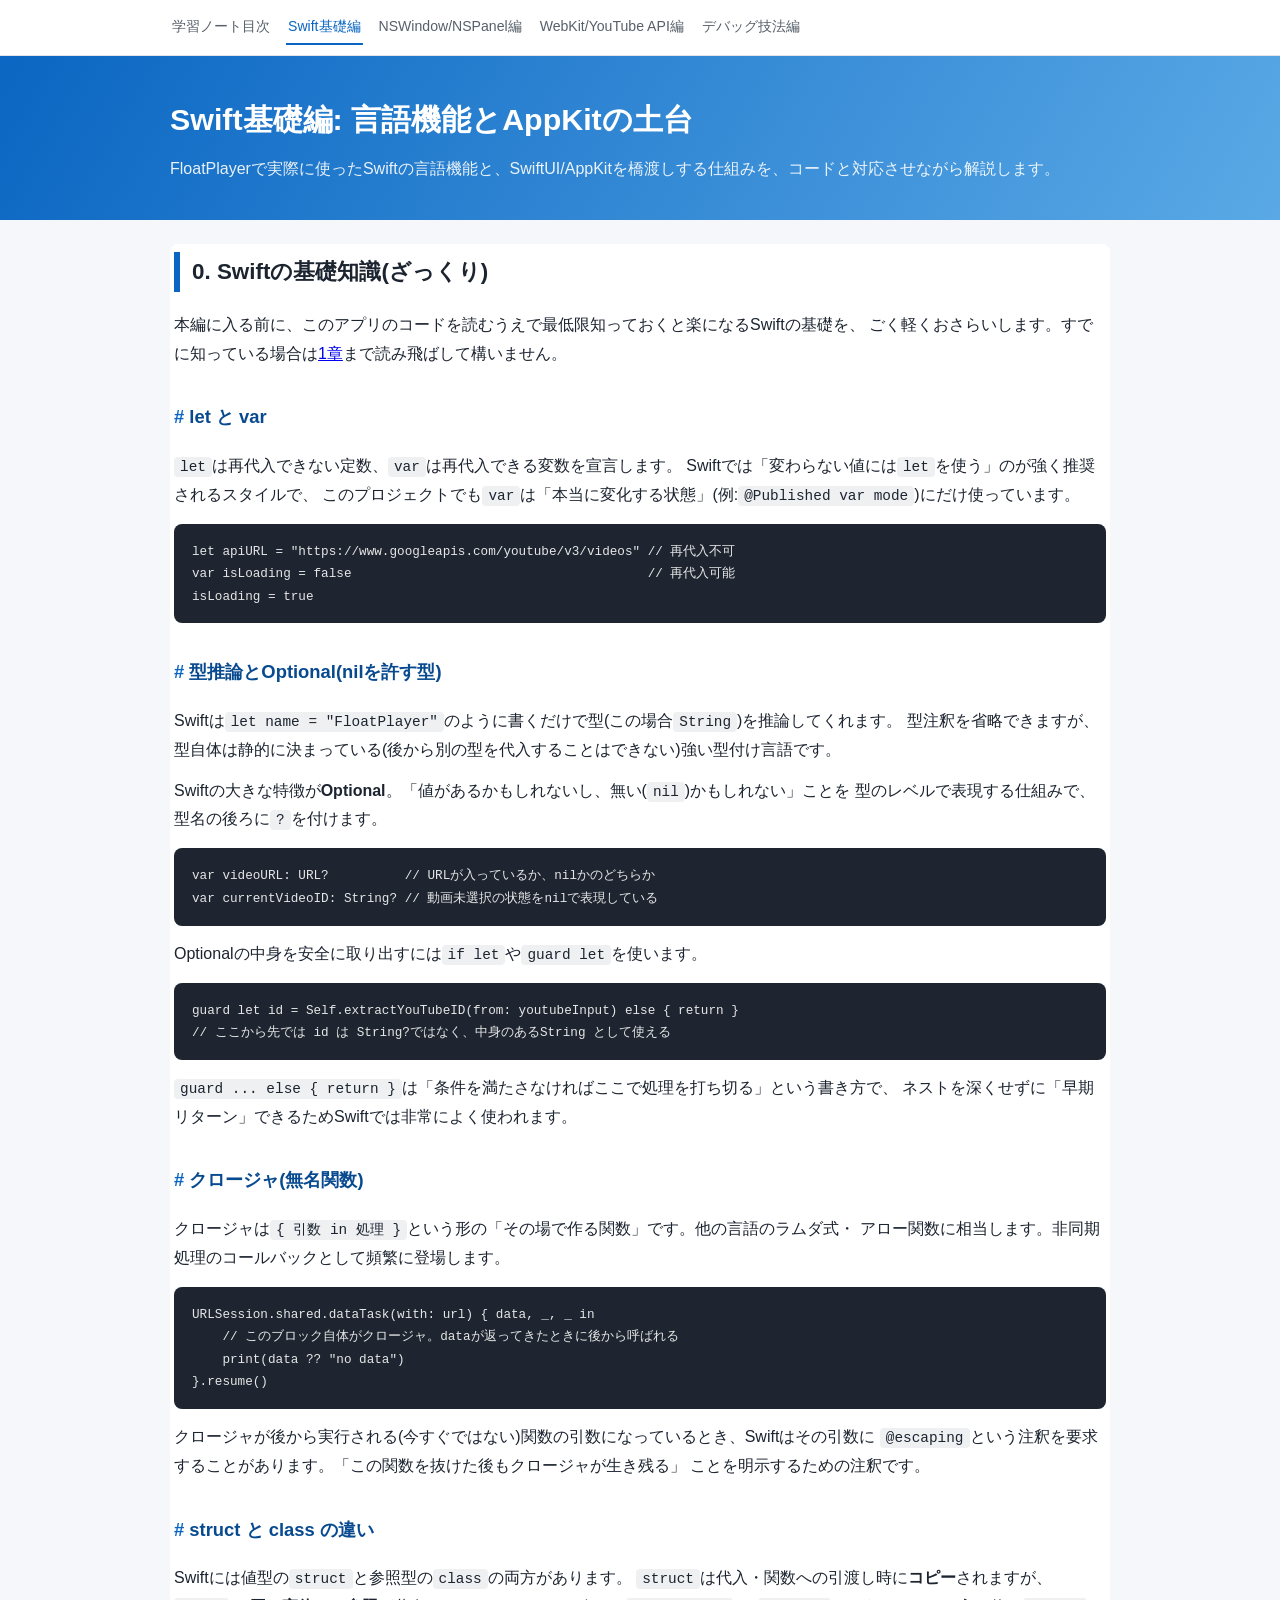
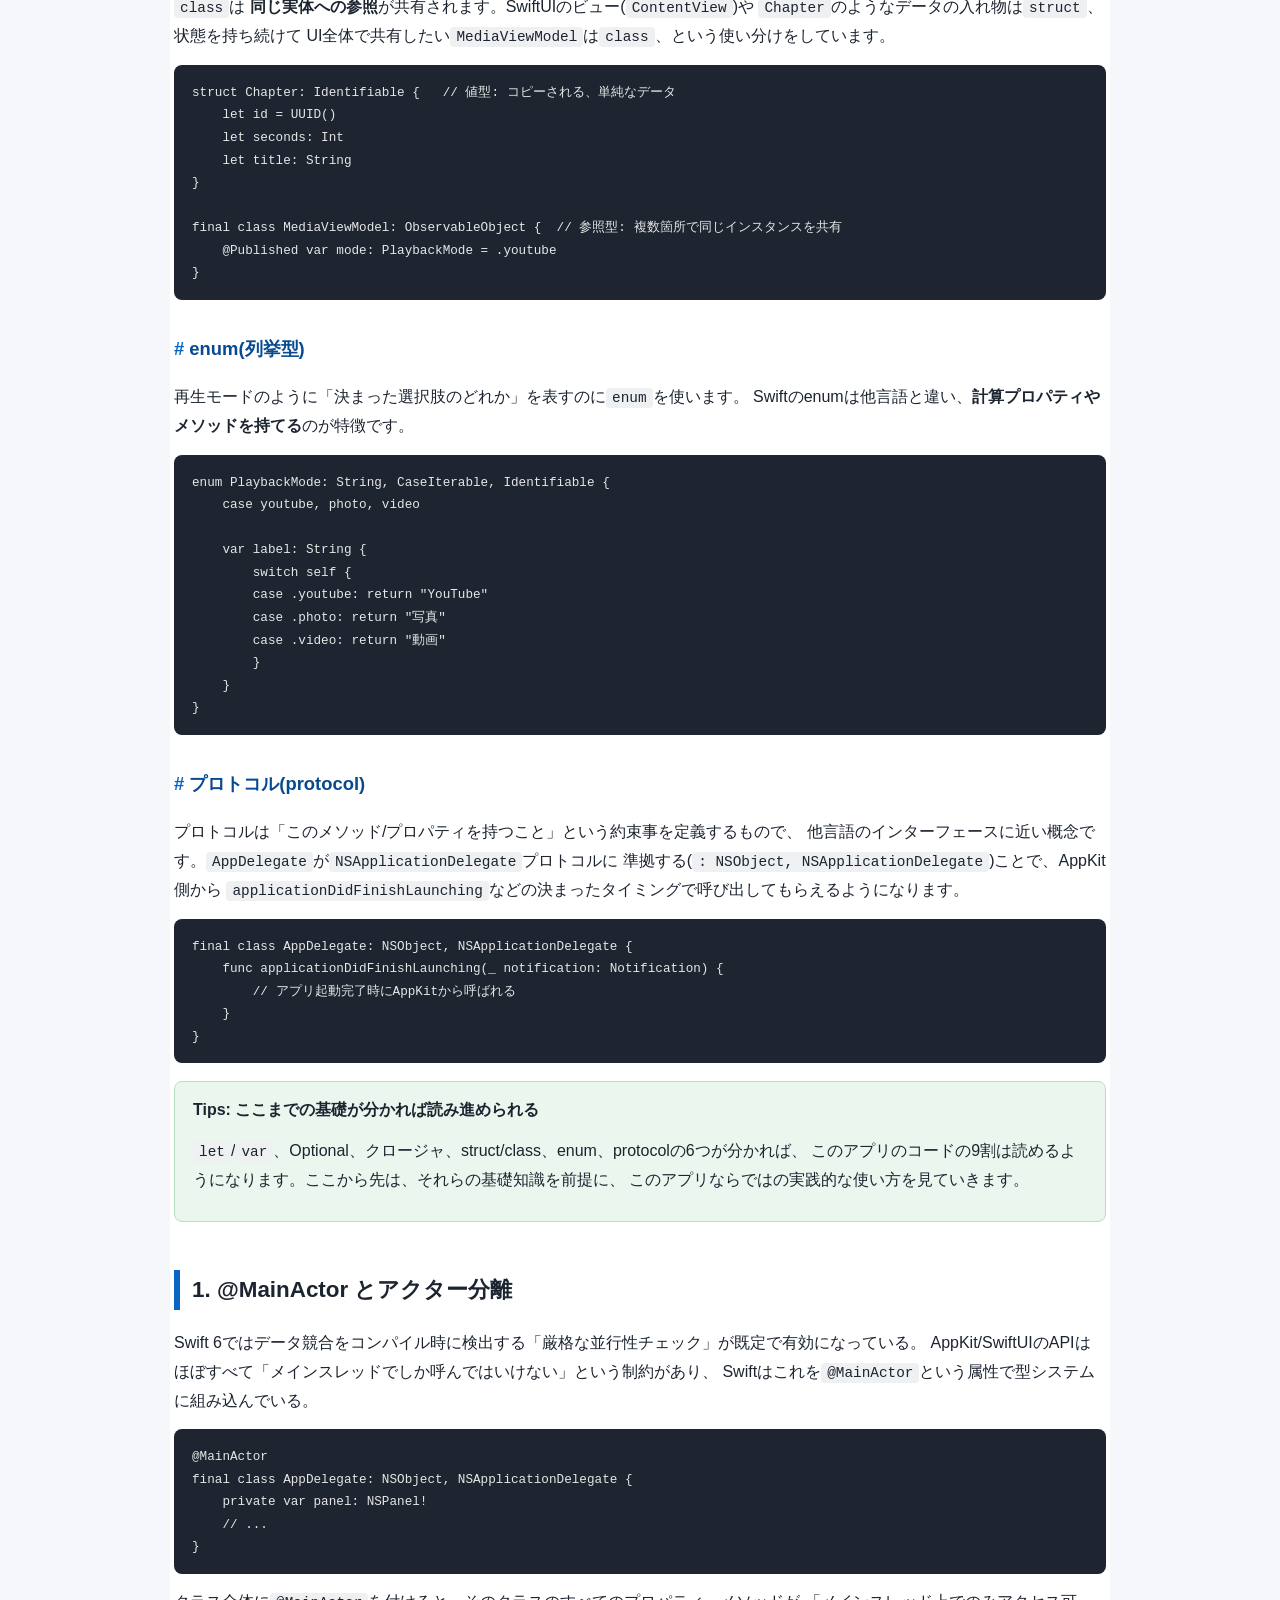
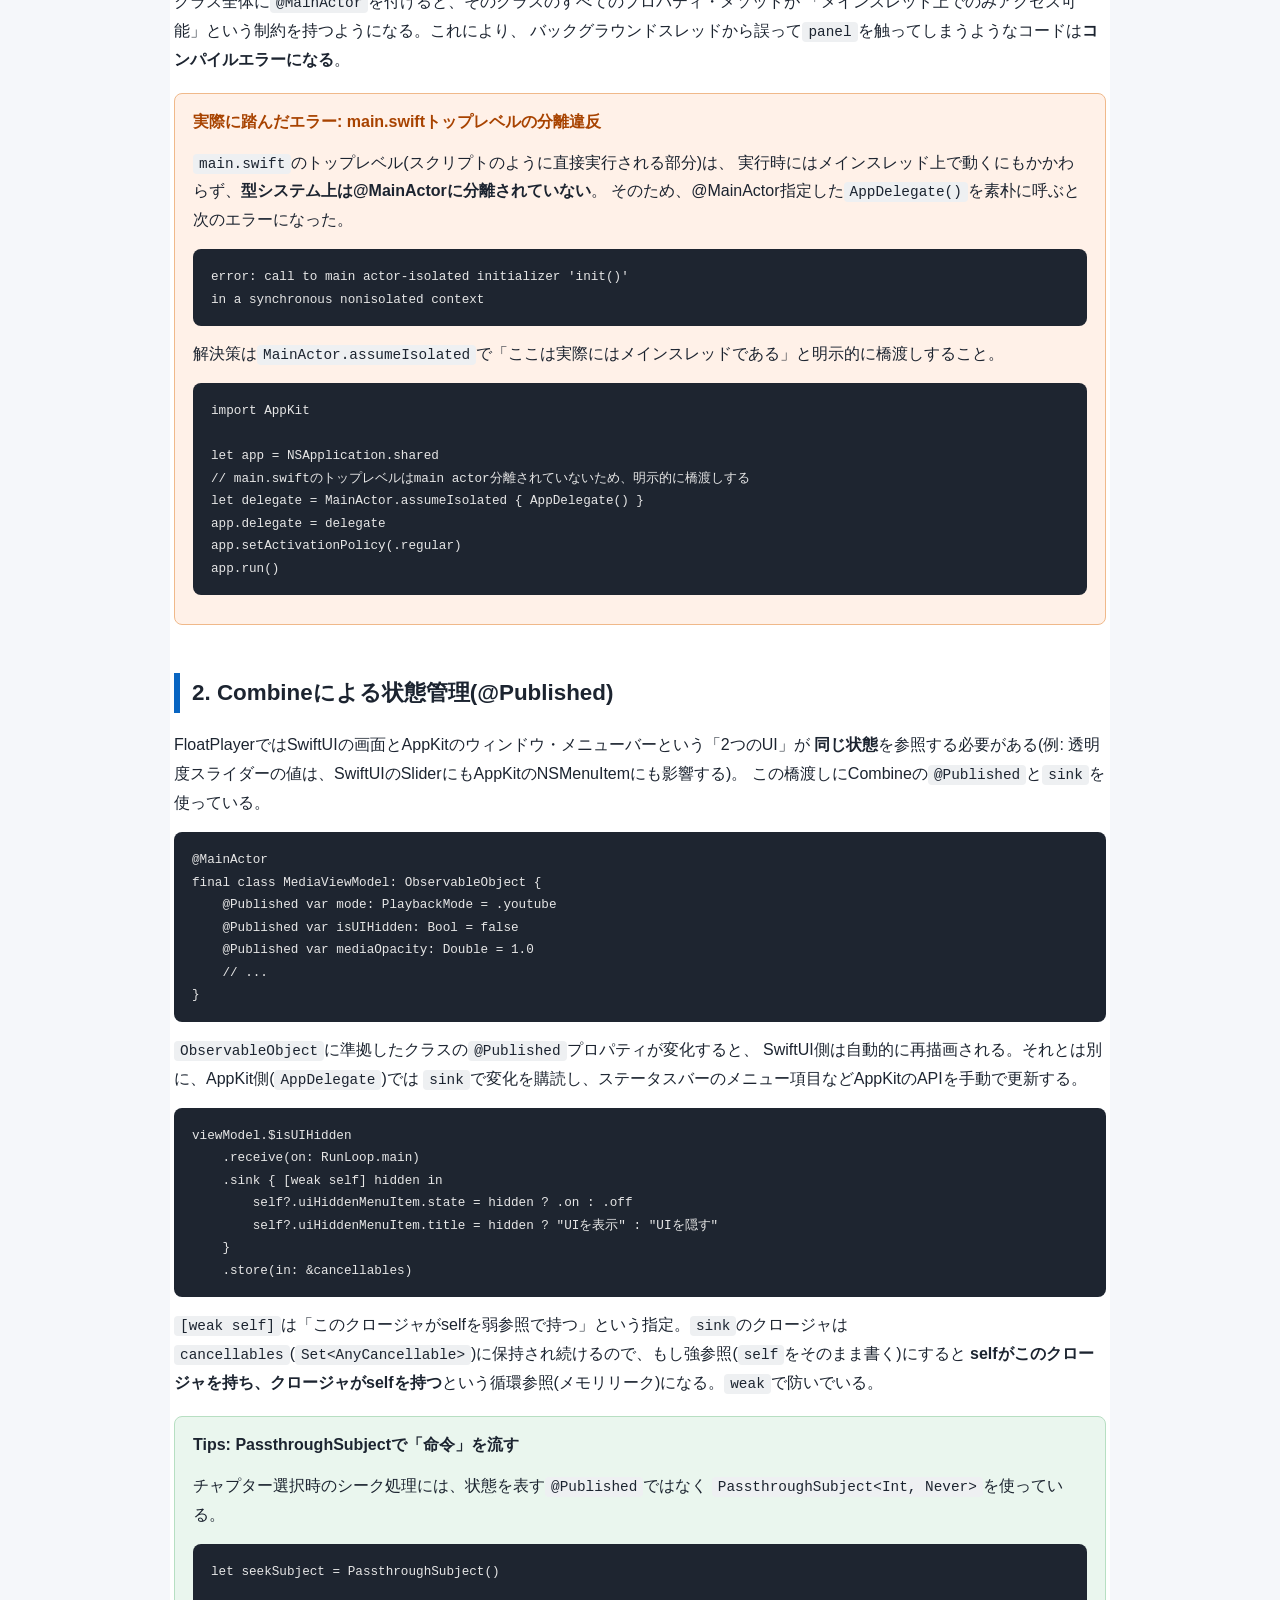
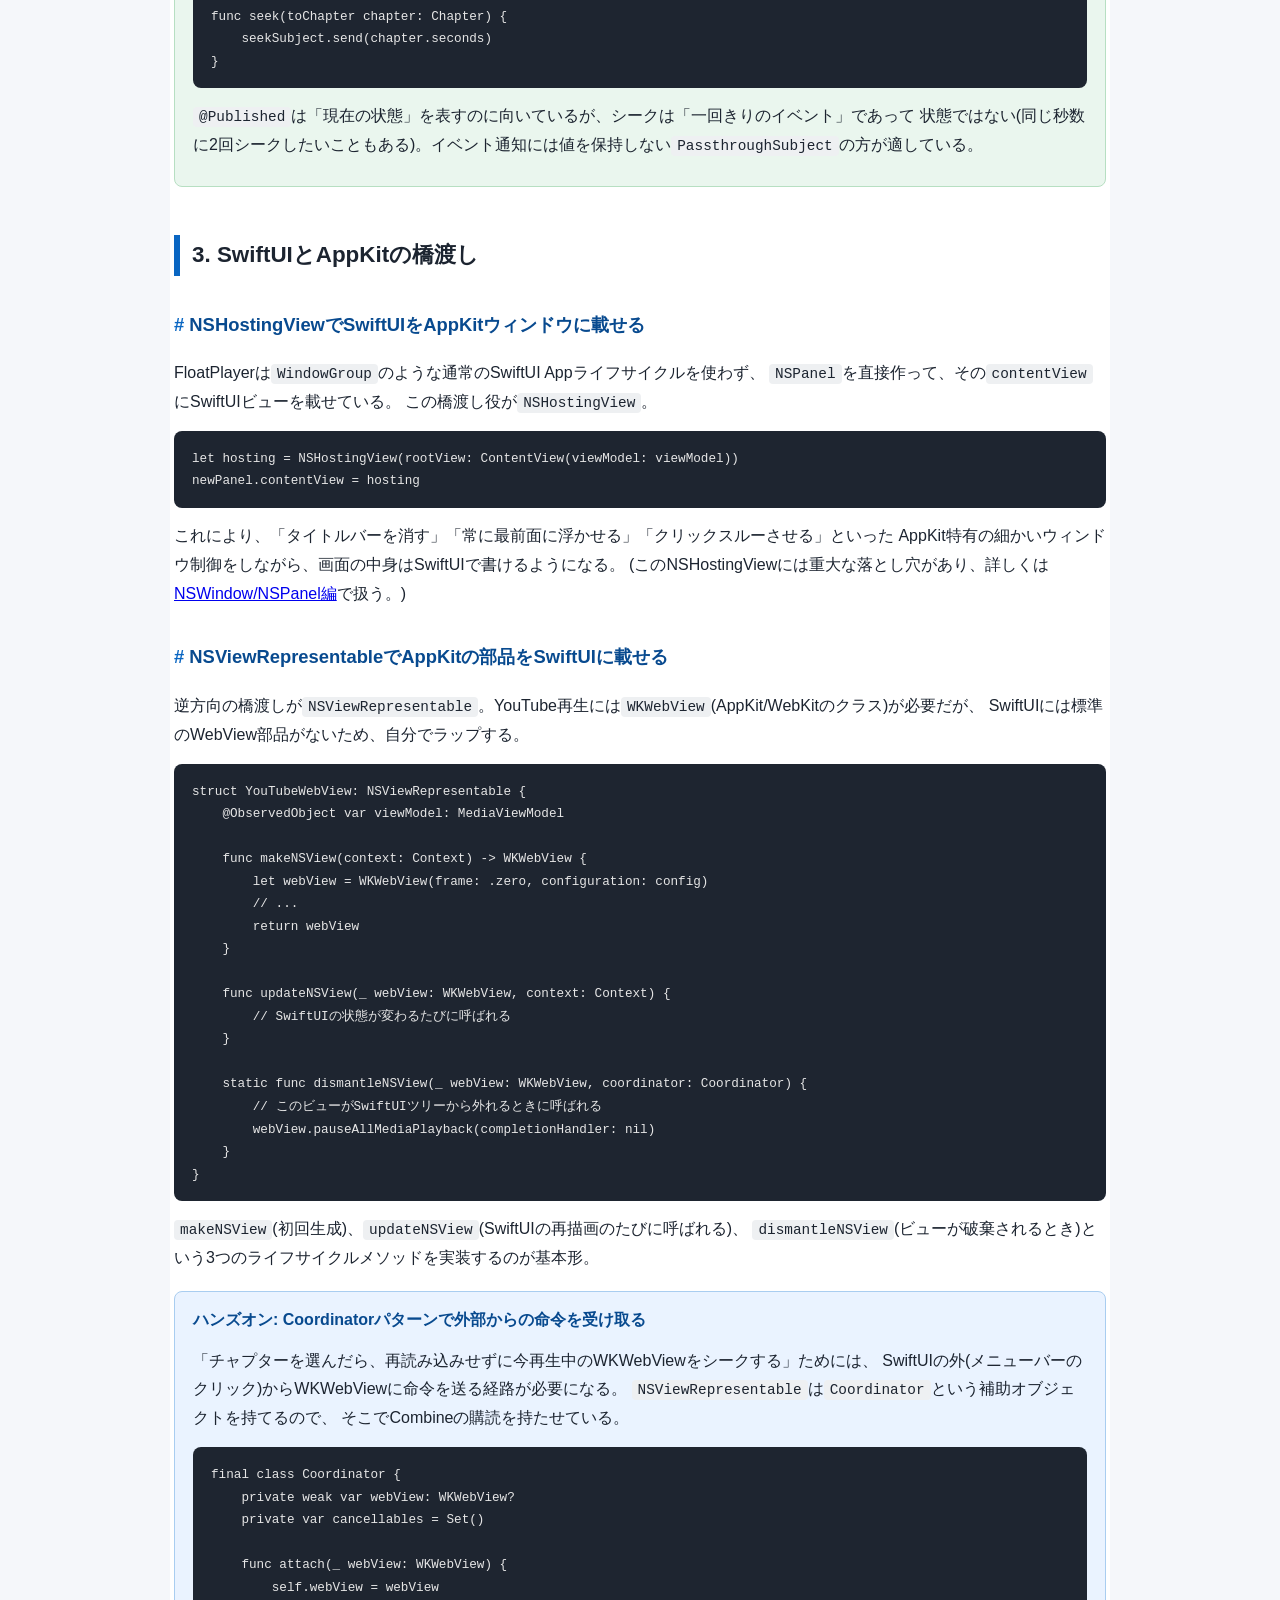
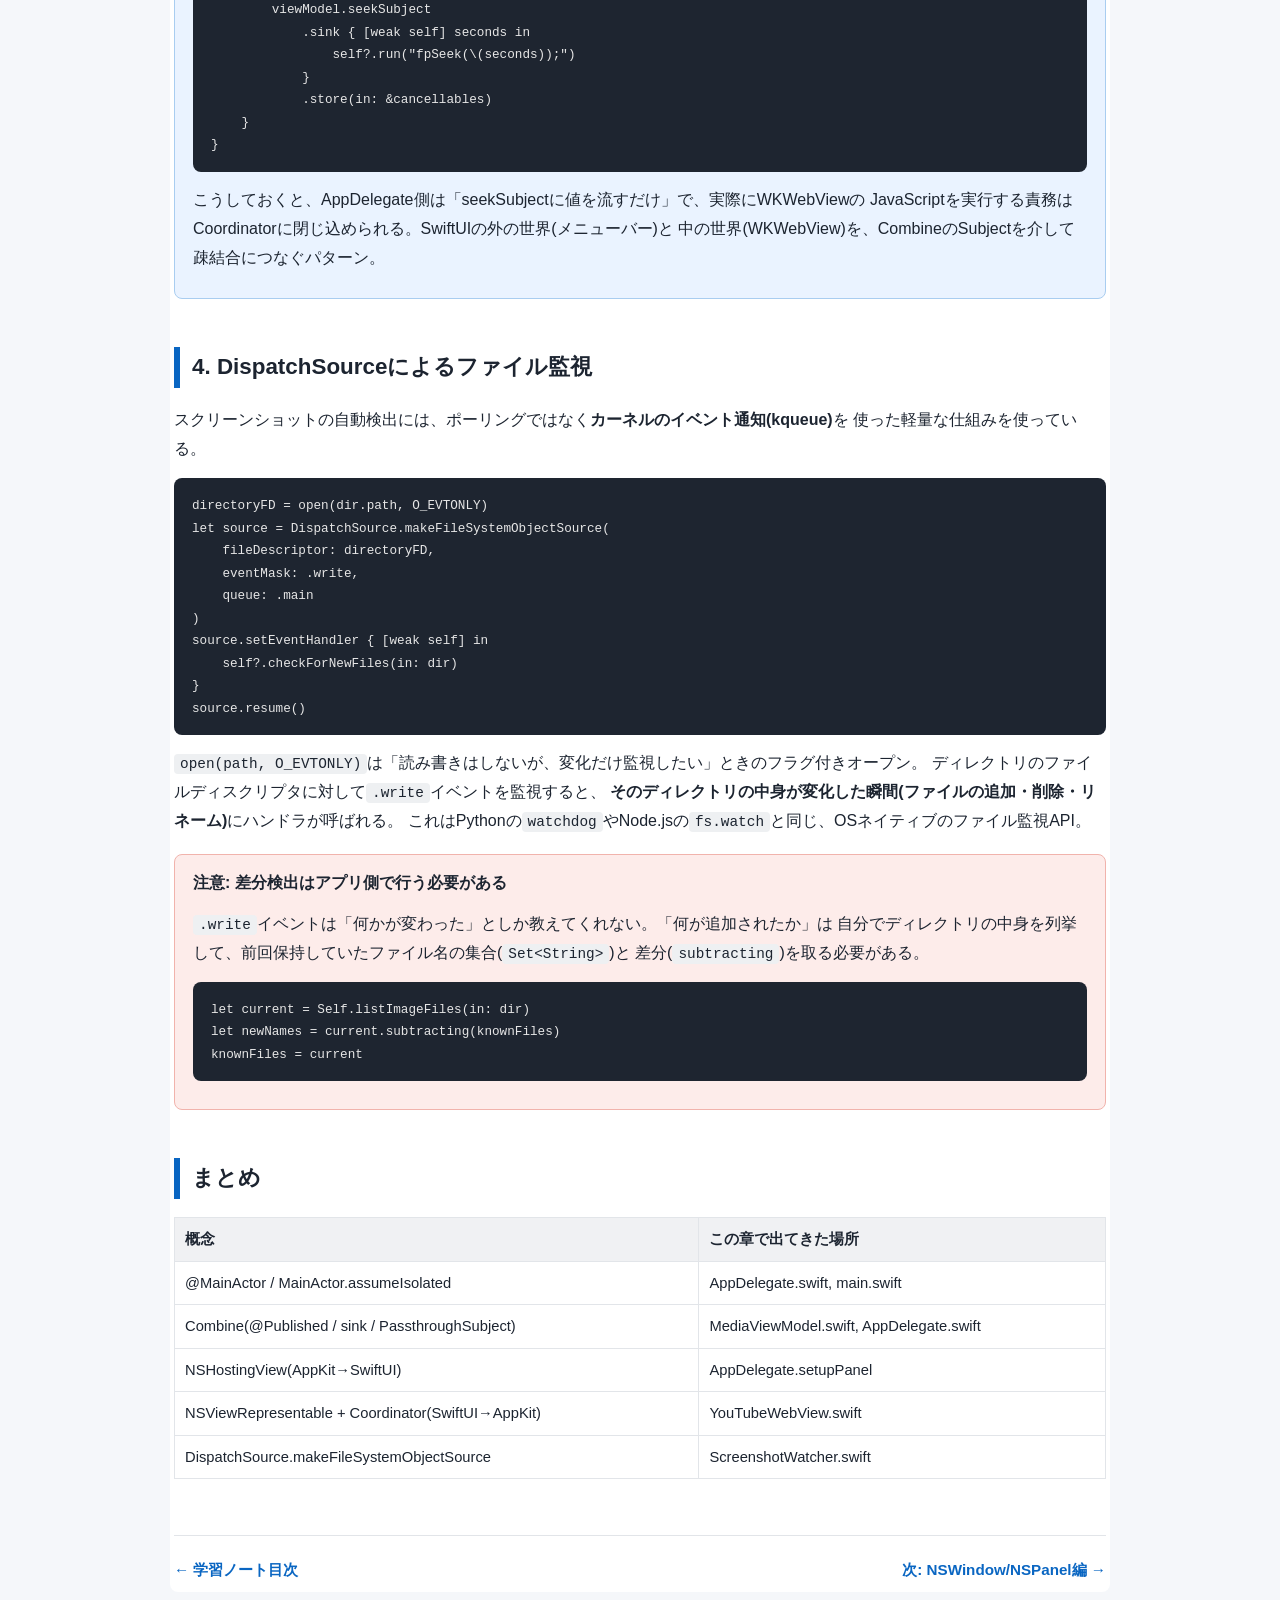
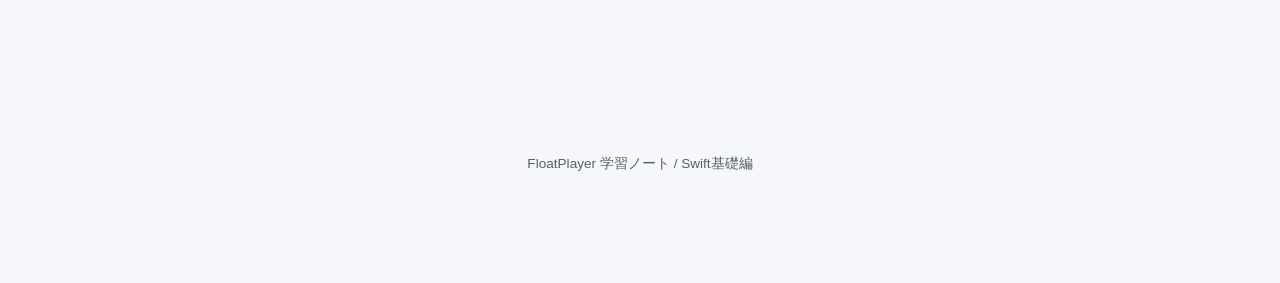
==== docs/learning-notes/01_swift_appkit_fundamentals.html @ cf24abf5 "Split opacity into media/UI sliders, add screenshot floating, add learning notes - Fix mediaOpacity " ====
<!DOCTYPE html>
<html lang="ja">
<head>
<meta charset="UTF-8">
<meta name="viewport" content="width=device-width, initial-scale=1.0">
<title>Swift基礎編: 言語機能とAppKitの土台 | FloatPlayer 学習ノート</title>
<link rel="stylesheet" href="style.css">
</head>
<body>

<nav class="top-nav"><div class="layout">
  <a href="index.html">学習ノート目次</a>
  <a href="01_swift_appkit_fundamentals.html" class="active">Swift基礎編</a>
  <a href="02_nswindow_deep_dive.html">NSWindow/NSPanel編</a>
  <a href="03_webkit_youtube_api.html">WebKit/YouTube API編</a>
  <a href="04_debugging_techniques.html">デバッグ技法編</a>
</div></nav>

<header class="page-header">
  <div class="layout">
    <h1>Swift基礎編: 言語機能とAppKitの土台</h1>
    <p>FloatPlayerで実際に使ったSwiftの言語機能と、SwiftUI/AppKitを橋渡しする仕組みを、コードと対応させながら解説します。</p>
  </div>
</header>

<div class="layout">
<main>

<h2 style="margin-top:0;">0. Swiftの基礎知識(ざっくり)</h2>
<p>
  本編に入る前に、このアプリのコードを読むうえで最低限知っておくと楽になるSwiftの基礎を、
  ごく軽くおさらいします。すでに知っている場合は<a href="#section1">1章</a>まで読み飛ばして構いません。
</p>

<h3>let と var</h3>
<p>
  <code>let</code>は再代入できない定数、<code>var</code>は再代入できる変数を宣言します。
  Swiftでは「変わらない値には<code>let</code>を使う」のが強く推奨されるスタイルで、
  このプロジェクトでも<code>var</code>は「本当に変化する状態」(例:<code>@Published var mode</code>)にだけ使っています。
</p>
<pre><code>let apiURL = "https://www.googleapis.com/youtube/v3/videos" // 再代入不可
var isLoading = false                                       // 再代入可能
isLoading = true</code></pre>

<h3>型推論とOptional(nilを許す型)</h3>
<p>
  Swiftは<code>let name = "FloatPlayer"</code>のように書くだけで型(この場合<code>String</code>)を推論してくれます。
  型注釈を省略できますが、型自体は静的に決まっている(後から別の型を代入することはできない)強い型付け言語です。
</p>
<p>
  Swiftの大きな特徴が<b>Optional</b>。「値があるかもしれないし、無い(<code>nil</code>)かもしれない」ことを
  型のレベルで表現する仕組みで、型名の後ろに<code>?</code>を付けます。
</p>
<pre><code>var videoURL: URL?          // URLが入っているか、nilかのどちらか
var currentVideoID: String? // 動画未選択の状態をnilで表現している</code></pre>
<p>
  Optionalの中身を安全に取り出すには<code>if let</code>や<code>guard let</code>を使います。
</p>
<pre><code>guard let id = Self.extractYouTubeID(from: youtubeInput) else { return }
// ここから先では id は String?ではなく、中身のあるString として使える</code></pre>
<p>
  <code>guard ... else { return }</code>は「条件を満たさなければここで処理を打ち切る」という書き方で、
  ネストを深くせずに「早期リターン」できるためSwiftでは非常によく使われます。
</p>

<h3>クロージャ(無名関数)</h3>
<p>
  クロージャは<code>{ 引数 in 処理 }</code>という形の「その場で作る関数」です。他の言語のラムダ式・
  アロー関数に相当します。非同期処理のコールバックとして頻繁に登場します。
</p>
<pre><code>URLSession.shared.dataTask(with: url) { data, _, _ in
    // このブロック自体がクロージャ。dataが返ってきたときに後から呼ばれる
    print(data ?? "no data")
}.resume()</code></pre>
<p>
  クロージャが後から実行される(今すぐではない)関数の引数になっているとき、Swiftはその引数に
  <code>@escaping</code>という注釈を要求することがあります。「この関数を抜けた後もクロージャが生き残る」
  ことを明示するための注釈です。
</p>

<h3>struct と class の違い</h3>
<p>
  Swiftには値型の<code>struct</code>と参照型の<code>class</code>の両方があります。
  <code>struct</code>は代入・関数への引渡し時に<b>コピー</b>されますが、<code>class</code>は
  <b>同じ実体への参照</b>が共有されます。SwiftUIのビュー(<code>ContentView</code>)や
  <code>Chapter</code>のようなデータの入れ物は<code>struct</code>、状態を持ち続けて
  UI全体で共有したい<code>MediaViewModel</code>は<code>class</code>、という使い分けをしています。
</p>
<pre><code>struct Chapter: Identifiable {   // 値型: コピーされる、単純なデータ
    let id = UUID()
    let seconds: Int
    let title: String
}

final class MediaViewModel: ObservableObject {  // 参照型: 複数箇所で同じインスタンスを共有
    @Published var mode: PlaybackMode = .youtube
}</code></pre>

<h3>enum(列挙型)</h3>
<p>
  再生モードのように「決まった選択肢のどれか」を表すのに<code>enum</code>を使います。
  Swiftのenumは他言語と違い、<b>計算プロパティやメソッドを持てる</b>のが特徴です。
</p>
<pre><code>enum PlaybackMode: String, CaseIterable, Identifiable {
    case youtube, photo, video

    var label: String {
        switch self {
        case .youtube: return "YouTube"
        case .photo: return "写真"
        case .video: return "動画"
        }
    }
}</code></pre>

<h3>プロトコル(protocol)</h3>
<p>
  プロトコルは「このメソッド/プロパティを持つこと」という約束事を定義するもので、
  他言語のインターフェースに近い概念です。<code>AppDelegate</code>が<code>NSApplicationDelegate</code>プロトコルに
  準拠する(<code>: NSObject, NSApplicationDelegate</code>)ことで、AppKit側から
  <code>applicationDidFinishLaunching</code>などの決まったタイミングで呼び出してもらえるようになります。
</p>
<pre><code>final class AppDelegate: NSObject, NSApplicationDelegate {
    func applicationDidFinishLaunching(_ notification: Notification) {
        // アプリ起動完了時にAppKitから呼ばれる
    }
}</code></pre>

<div class="box tip">
  <span class="box-title">Tips: ここまでの基礎が分かれば読み進められる</span>
  <p>
    <code>let</code>/<code>var</code>、Optional、クロージャ、struct/class、enum、protocolの6つが分かれば、
    このアプリのコードの9割は読めるようになります。ここから先は、それらの基礎知識を前提に、
    このアプリならではの実践的な使い方を見ていきます。
  </p>
</div>

<h2 id="section1">1. @MainActor とアクター分離</h2>
<p>
  Swift 6ではデータ競合をコンパイル時に検出する「厳格な並行性チェック」が既定で有効になっている。
  AppKit/SwiftUIのAPIはほぼすべて「メインスレッドでしか呼んではいけない」という制約があり、
  Swiftはこれを<code>@MainActor</code>という属性で型システムに組み込んでいる。
</p>
<pre><code>@MainActor
final class AppDelegate: NSObject, NSApplicationDelegate {
    private var panel: NSPanel!
    // ...
}</code></pre>
<p>
  クラス全体に<code>@MainActor</code>を付けると、そのクラスのすべてのプロパティ・メソッドが
  「メインスレッド上でのみアクセス可能」という制約を持つようになる。これにより、
  バックグラウンドスレッドから誤って<code>panel</code>を触ってしまうようなコードは<b>コンパイルエラーになる</b>。
</p>

<div class="box bug">
  <span class="box-title">実際に踏んだエラー: main.swiftトップレベルの分離違反</span>
  <p>
    <code>main.swift</code>のトップレベル(スクリプトのように直接実行される部分)は、
    実行時にはメインスレッド上で動くにもかかわらず、<b>型システム上は@MainActorに分離されていない</b>。
    そのため、@MainActor指定した<code>AppDelegate()</code>を素朴に呼ぶと次のエラーになった。
  </p>
<pre><code>error: call to main actor-isolated initializer 'init()'
in a synchronous nonisolated context</code></pre>
  <p>解決策は<code>MainActor.assumeIsolated</code>で「ここは実際にはメインスレッドである」と明示的に橋渡しすること。</p>
<pre><code>import AppKit

let app = NSApplication.shared
// main.swiftのトップレベルはmain actor分離されていないため、明示的に橋渡しする
let delegate = MainActor.assumeIsolated { AppDelegate() }
app.delegate = delegate
app.setActivationPolicy(.regular)
app.run()</code></pre>
</div>

<h2>2. Combineによる状態管理(@Published)</h2>
<p>
  FloatPlayerではSwiftUIの画面とAppKitのウィンドウ・メニューバーという「2つのUI」が
  <b>同じ状態</b>を参照する必要がある(例: 透明度スライダーの値は、SwiftUIのSliderにもAppKitのNSMenuItemにも影響する)。
  この橋渡しにCombineの<code>@Published</code>と<code>sink</code>を使っている。
</p>
<pre><code>@MainActor
final class MediaViewModel: ObservableObject {
    @Published var mode: PlaybackMode = .youtube
    @Published var isUIHidden: Bool = false
    @Published var mediaOpacity: Double = 1.0
    // ...
}</code></pre>
<p>
  <code>ObservableObject</code>に準拠したクラスの<code>@Published</code>プロパティが変化すると、
  SwiftUI側は自動的に再描画される。それとは別に、AppKit側(<code>AppDelegate</code>)では
  <code>sink</code>で変化を購読し、ステータスバーのメニュー項目などAppKitのAPIを手動で更新する。
</p>
<pre><code>viewModel.$isUIHidden
    .receive(on: RunLoop.main)
    .sink { [weak self] hidden in
        self?.uiHiddenMenuItem.state = hidden ? .on : .off
        self?.uiHiddenMenuItem.title = hidden ? "UIを表示" : "UIを隠す"
    }
    .store(in: &cancellables)</code></pre>
<p>
  <code>[weak self]</code>は「このクロージャがselfを弱参照で持つ」という指定。<code>sink</code>のクロージャは
  <code>cancellables</code>(<code>Set&lt;AnyCancellable&gt;</code>)に保持され続けるので、もし強参照(<code>self</code>をそのまま書く)にすると
  <b>selfがこのクロージャを持ち、クロージャがselfを持つ</b>という循環参照(メモリリーク)になる。<code>weak</code>で防いでいる。
</p>

<div class="box tip">
  <span class="box-title">Tips: PassthroughSubjectで「命令」を流す</span>
  <p>
    チャプター選択時のシーク処理には、状態を表す<code>@Published</code>ではなく
    <code>PassthroughSubject&lt;Int, Never&gt;</code>を使っている。
  </p>
<pre><code>let seekSubject = PassthroughSubject<Int, Never>()

func seek(toChapter chapter: Chapter) {
    seekSubject.send(chapter.seconds)
}</code></pre>
  <p>
    <code>@Published</code>は「現在の状態」を表すのに向いているが、シークは「一回きりのイベント」であって
    状態ではない(同じ秒数に2回シークしたいこともある)。イベント通知には値を保持しない<code>PassthroughSubject</code>の方が適している。
  </p>
</div>

<h2>3. SwiftUIとAppKitの橋渡し</h2>
<h3>NSHostingViewでSwiftUIをAppKitウィンドウに載せる</h3>
<p>
  FloatPlayerは<code>WindowGroup</code>のような通常のSwiftUI Appライフサイクルを使わず、
  <code>NSPanel</code>を直接作って、その<code>contentView</code>にSwiftUIビューを載せている。
  この橋渡し役が<code>NSHostingView</code>。
</p>
<pre><code>let hosting = NSHostingView(rootView: ContentView(viewModel: viewModel))
newPanel.contentView = hosting</code></pre>
<p>
  これにより、「タイトルバーを消す」「常に最前面に浮かせる」「クリックスルーさせる」といった
  AppKit特有の細かいウィンドウ制御をしながら、画面の中身はSwiftUIで書けるようになる。
  (このNSHostingViewには重大な落とし穴があり、詳しくは<a href="02_nswindow_deep_dive.html">NSWindow/NSPanel編</a>で扱う。)
</p>

<h3>NSViewRepresentableでAppKitの部品をSwiftUIに載せる</h3>
<p>
  逆方向の橋渡しが<code>NSViewRepresentable</code>。YouTube再生には<code>WKWebView</code>(AppKit/WebKitのクラス)が必要だが、
  SwiftUIには標準のWebView部品がないため、自分でラップする。
</p>
<pre><code>struct YouTubeWebView: NSViewRepresentable {
    @ObservedObject var viewModel: MediaViewModel

    func makeNSView(context: Context) -> WKWebView {
        let webView = WKWebView(frame: .zero, configuration: config)
        // ...
        return webView
    }

    func updateNSView(_ webView: WKWebView, context: Context) {
        // SwiftUIの状態が変わるたびに呼ばれる
    }

    static func dismantleNSView(_ webView: WKWebView, coordinator: Coordinator) {
        // このビューがSwiftUIツリーから外れるときに呼ばれる
        webView.pauseAllMediaPlayback(completionHandler: nil)
    }
}</code></pre>
<p>
  <code>makeNSView</code>(初回生成)、<code>updateNSView</code>(SwiftUIの再描画のたびに呼ばれる)、
  <code>dismantleNSView</code>(ビューが破棄されるとき)という3つのライフサイクルメソッドを実装するのが基本形。
</p>

<div class="box hands-on">
  <span class="box-title">ハンズオン: Coordinatorパターンで外部からの命令を受け取る</span>
  <p>
    「チャプターを選んだら、再読み込みせずに今再生中のWKWebViewをシークする」ためには、
    SwiftUIの外(メニューバーのクリック)からWKWebViewに命令を送る経路が必要になる。
    <code>NSViewRepresentable</code>は<code>Coordinator</code>という補助オブジェクトを持てるので、
    そこでCombineの購読を持たせている。
  </p>
<pre><code>final class Coordinator {
    private weak var webView: WKWebView?
    private var cancellables = Set<AnyCancellable>()

    func attach(_ webView: WKWebView) {
        self.webView = webView
        viewModel.seekSubject
            .sink { [weak self] seconds in
                self?.run("fpSeek(\(seconds));")
            }
            .store(in: &cancellables)
    }
}</code></pre>
  <p>
    こうしておくと、AppDelegate側は「seekSubjectに値を流すだけ」で、実際にWKWebViewの
    JavaScriptを実行する責務はCoordinatorに閉じ込められる。SwiftUIの外の世界(メニューバー)と
    中の世界(WKWebView)を、CombineのSubjectを介して疎結合につなぐパターン。
  </p>
</div>

<h2>4. DispatchSourceによるファイル監視</h2>
<p>
  スクリーンショットの自動検出には、ポーリングではなく<b>カーネルのイベント通知(kqueue)</b>を
  使った軽量な仕組みを使っている。
</p>
<pre><code>directoryFD = open(dir.path, O_EVTONLY)
let source = DispatchSource.makeFileSystemObjectSource(
    fileDescriptor: directoryFD,
    eventMask: .write,
    queue: .main
)
source.setEventHandler { [weak self] in
    self?.checkForNewFiles(in: dir)
}
source.resume()</code></pre>
<p>
  <code>open(path, O_EVTONLY)</code>は「読み書きはしないが、変化だけ監視したい」ときのフラグ付きオープン。
  ディレクトリのファイルディスクリプタに対して<code>.write</code>イベントを監視すると、
  <b>そのディレクトリの中身が変化した瞬間(ファイルの追加・削除・リネーム)</b>にハンドラが呼ばれる。
  これはPythonの<code>watchdog</code>やNode.jsの<code>fs.watch</code>と同じ、OSネイティブのファイル監視API。
</p>

<div class="box warn">
  <span class="box-title">注意: 差分検出はアプリ側で行う必要がある</span>
  <p>
    <code>.write</code>イベントは「何かが変わった」としか教えてくれない。「何が追加されたか」は
    自分でディレクトリの中身を列挙して、前回保持していたファイル名の集合(<code>Set&lt;String&gt;</code>)と
    差分(<code>subtracting</code>)を取る必要がある。
  </p>
<pre><code>let current = Self.listImageFiles(in: dir)
let newNames = current.subtracting(knownFiles)
knownFiles = current</code></pre>
</div>

<h2>まとめ</h2>
<div class="table-scroll"><table>
<tr><th>概念</th><th>この章で出てきた場所</th></tr>
<tr><td>@MainActor / MainActor.assumeIsolated</td><td>AppDelegate.swift, main.swift</td></tr>
<tr><td>Combine(@Published / sink / PassthroughSubject)</td><td>MediaViewModel.swift, AppDelegate.swift</td></tr>
<tr><td>NSHostingView(AppKit→SwiftUI)</td><td>AppDelegate.setupPanel</td></tr>
<tr><td>NSViewRepresentable + Coordinator(SwiftUI→AppKit)</td><td>YouTubeWebView.swift</td></tr>
<tr><td>DispatchSource.makeFileSystemObjectSource</td><td>ScreenshotWatcher.swift</td></tr>
</table></div>

<div class="pager">
  <a href="index.html">← 学習ノート目次</a>
  <a href="02_nswindow_deep_dive.html">次: NSWindow/NSPanel編 →</a>
</div>

</main>
</div>

<footer class="page-footer">FloatPlayer 学習ノート / Swift基礎編</footer>

</body>
</html>
---- docs/learning-notes/style.css ----
/* FloatPlayer 学習ノート 共通スタイル */

:root {
  --color-bg: #f5f7fa;
  --color-surface: #ffffff;
  --color-text: #1c2430;
  --color-muted: #57606a;
  --color-primary: #0a66c2;
  --color-primary-dark: #084a8f;
  --color-border: #e2e5e9;
  --color-code-bg: #1e2530;
  --color-code-text: #e6e6e6;
  --color-accent-bg: #eaf3ff;
  --color-warn-bg: #fdecea;
  --color-tip-bg: #eaf6ee;
  --radius: 8px;
}

* {
  box-sizing: border-box;
}

body {
  margin: 0;
  font-family: "Hiragino Kaku Gothic ProN", "Yu Gothic", "Segoe UI", Meiryo, sans-serif;
  background: var(--color-bg);
  color: var(--color-text);
  line-height: 1.8;
}

.layout {
  max-width: 980px;
  margin: 0 auto;
  padding: 0 20px 80px;
}

header.page-header {
  background: linear-gradient(120deg, #0a66c2, #5aa9e6);
  color: #fff;
  padding: 36px 20px;
  margin-bottom: 24px;
}

header.page-header .layout {
  padding-bottom: 0;
}

header.page-header h1 {
  margin: 0 0 8px;
  font-size: 1.9rem;
}

header.page-header p {
  margin: 0;
  opacity: 0.9;
}

nav.top-nav {
  background: var(--color-surface);
  border-bottom: 1px solid var(--color-border);
  position: sticky;
  top: 0;
  z-index: 10;
}

nav.top-nav .layout {
  padding: 10px 20px;
  display: flex;
  flex-wrap: wrap;
  gap: 6px 14px;
}

nav.top-nav a {
  color: var(--color-muted);
  text-decoration: none;
  font-size: 0.88rem;
  padding: 4px 2px;
  border-bottom: 2px solid transparent;
}

nav.top-nav a:hover,
nav.top-nav a.active {
  color: var(--color-primary);
  border-bottom-color: var(--color-primary);
}

main {
  background: var(--color-surface);
  border-radius: var(--radius);
  padding: 8px 4px;
}

h2 {
  border-left: 6px solid var(--color-primary);
  padding-left: 12px;
  margin-top: 48px;
  font-size: 1.4rem;
}

h3 {
  margin-top: 32px;
  font-size: 1.15rem;
  color: var(--color-primary-dark);
}

h3::before {
  content: "# ";
  color: var(--color-primary);
}

p {
  margin: 12px 0;
}

ul, ol {
  padding-left: 1.6em;
}

li {
  margin: 4px 0;
}

.table-scroll {
  overflow-x: auto;
  -webkit-overflow-scrolling: touch;
  margin: 16px 0;
}

table {
  border-collapse: collapse;
  width: 100%;
  min-width: 480px;
  font-size: 0.92rem;
}

th, td {
  border: 1px solid var(--color-border);
  padding: 8px 10px;
  text-align: left;
}

th {
  background: #f0f1f3;
}

code {
  background: #eef0f2;
  padding: 2px 6px;
  border-radius: 4px;
  font-family: "SFMono-Regular", Consolas, "Liberation Mono", Menlo, monospace;
  font-size: 0.9em;
}

pre {
  background: var(--color-code-bg);
  color: var(--color-code-text);
  padding: 16px 18px;
  border-radius: var(--radius);
  overflow-x: auto;
  font-size: 0.88rem;
  line-height: 1.6;
}

pre code {
  background: none;
  padding: 0;
  color: inherit;
}

.box {
  border-radius: var(--radius);
  padding: 14px 18px;
  margin: 18px 0;
}

.box-title {
  font-weight: bold;
  margin-bottom: 6px;
  display: block;
}

.hands-on {
  background: var(--color-accent-bg);
  border: 1px solid #a9cdf0;
}

.hands-on .box-title {
  color: var(--color-primary-dark);
}

.tip {
  background: var(--color-tip-bg);
  border: 1px solid #b7dfc2;
}

.warn {
  background: var(--color-warn-bg);
  border: 1px solid #f1b3ac;
}

.bug {
  background: #fff1e8;
  border: 1px solid #f0b98a;
}

.bug .box-title {
  color: #a84300;
}

.pager {
  display: flex;
  justify-content: space-between;
  margin-top: 56px;
  padding-top: 20px;
  border-top: 1px solid var(--color-border);
  font-size: 0.95rem;
}

.pager a {
  color: var(--color-primary);
  text-decoration: none;
  font-weight: bold;
}

.toc-grid {
  display: grid;
  grid-template-columns: repeat(auto-fit, minmax(260px, 1fr));
  gap: 16px;
  margin-top: 24px;
}

.toc-card {
  border: 1px solid var(--color-border);
  border-radius: var(--radius);
  padding: 18px 20px;
  text-decoration: none;
  color: var(--color-text);
  display: block;
  background: var(--color-surface);
  transition: box-shadow 0.15s, transform 0.15s;
}

.toc-card:hover {
  box-shadow: 0 4px 14px rgba(0,0,0,0.08);
  transform: translateY(-2px);
}

.toc-card .num {
  color: var(--color-primary);
  font-weight: bold;
  font-size: 0.85rem;
}

.toc-card h3 {
  margin: 6px 0 8px;
  color: var(--color-text);
}

.toc-card h3::before {
  content: "";
}

.toc-card p {
  margin: 0;
  color: var(--color-muted);
  font-size: 0.9rem;
}

footer.page-footer {
  text-align: center;
  color: var(--color-muted);
  font-size: 0.85rem;
  margin-top: 60px;
  padding: 20px;
}
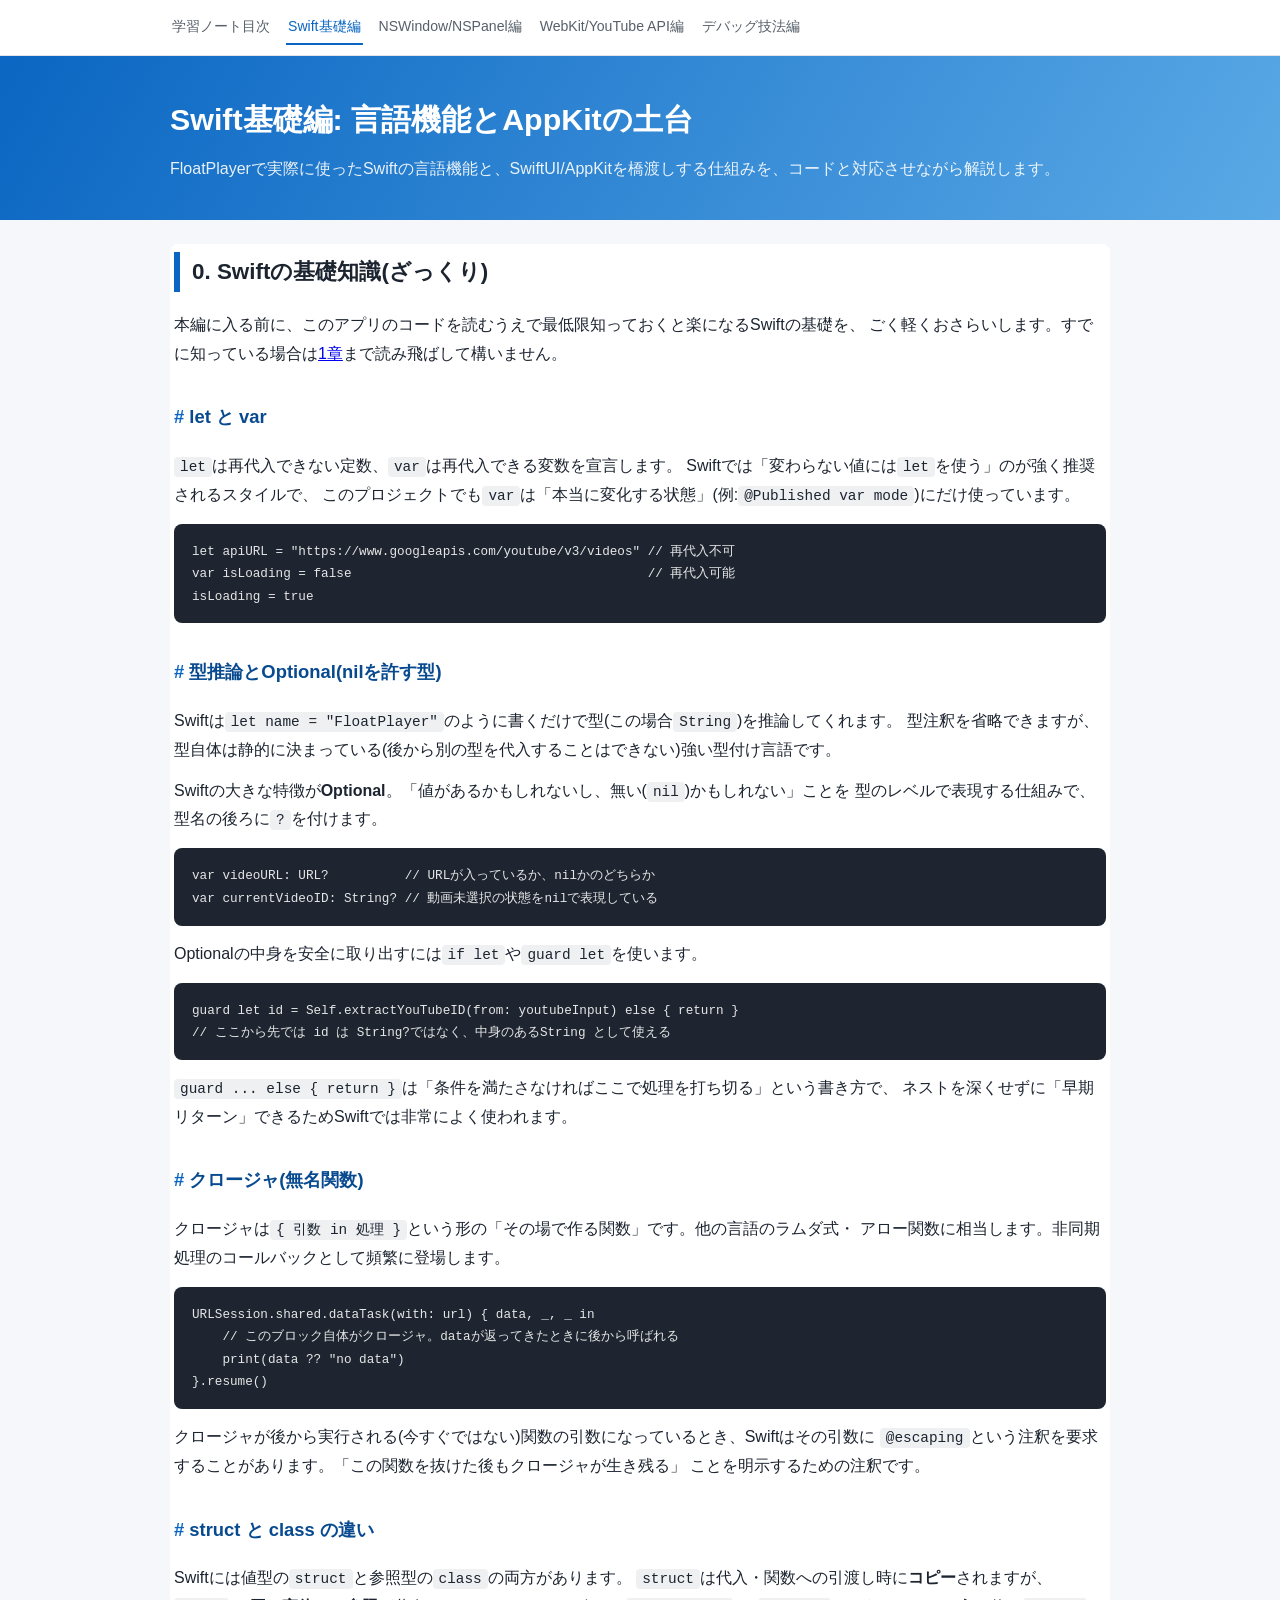
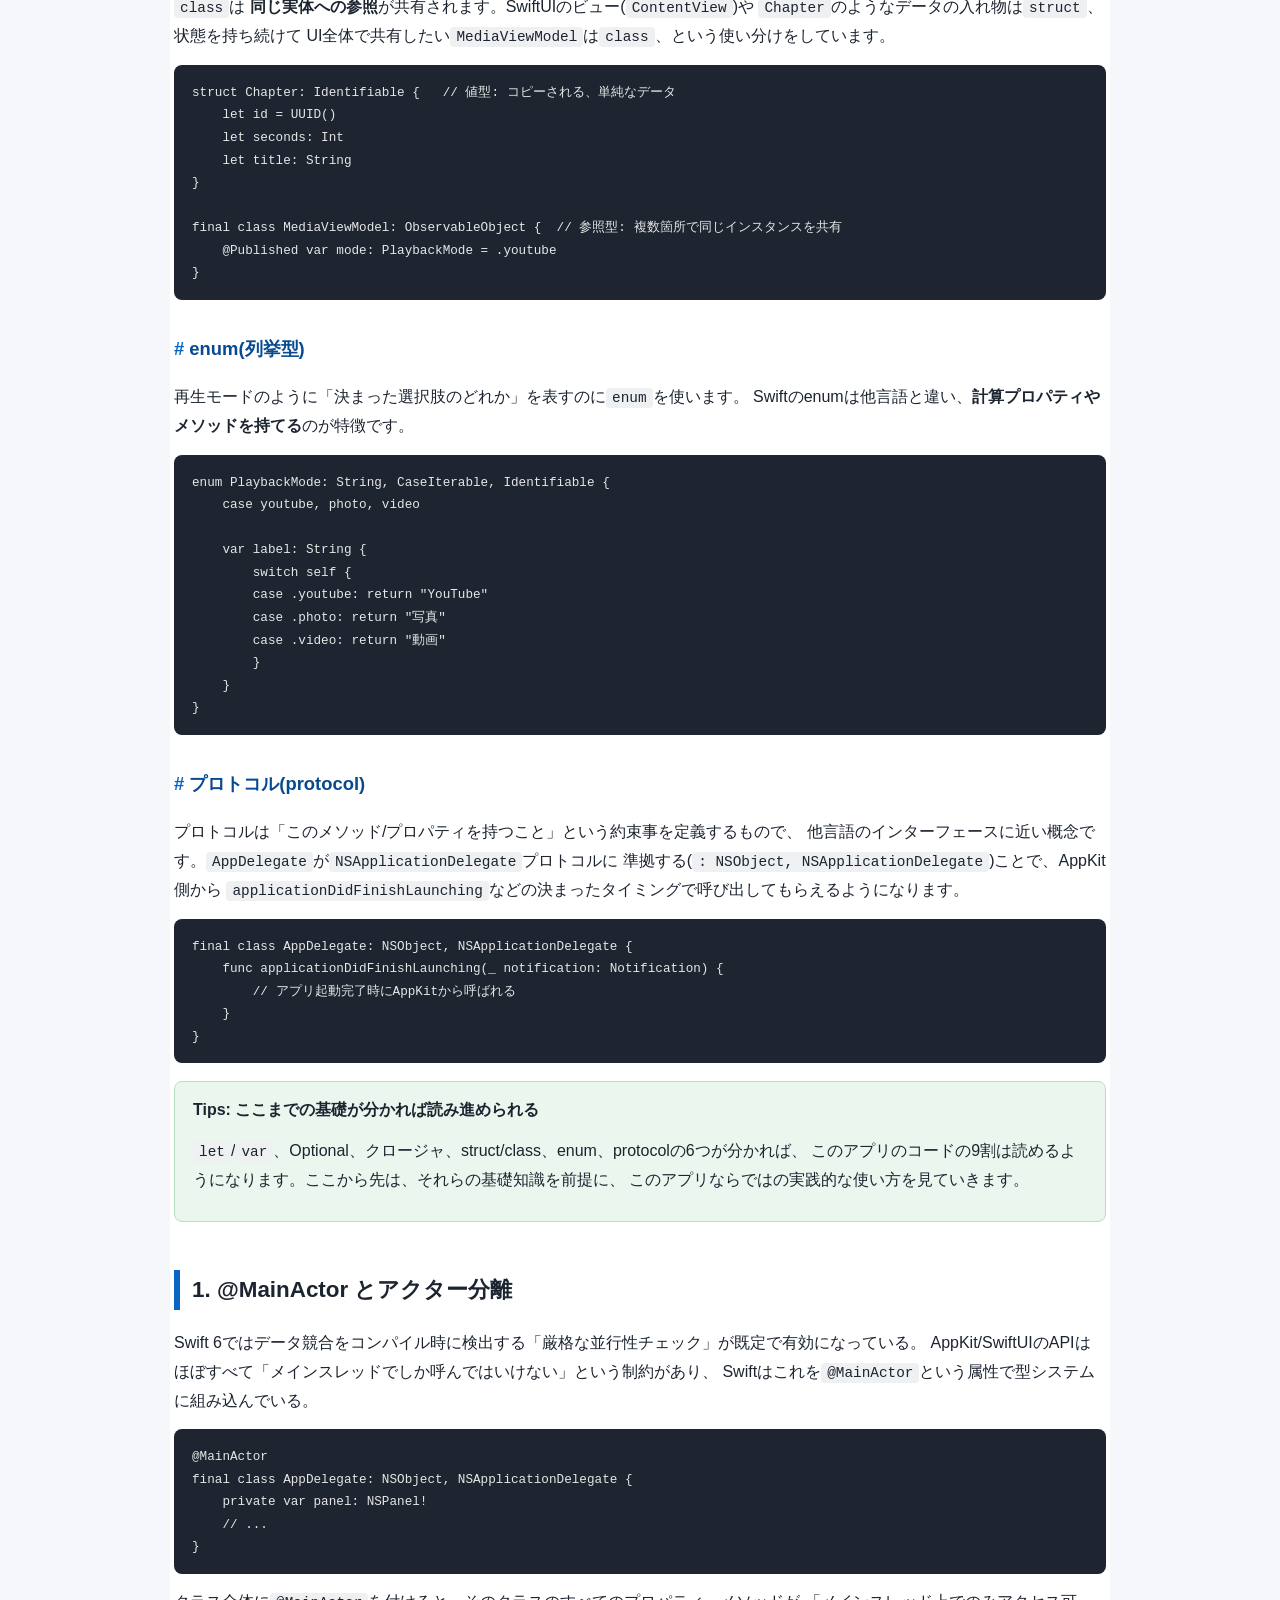
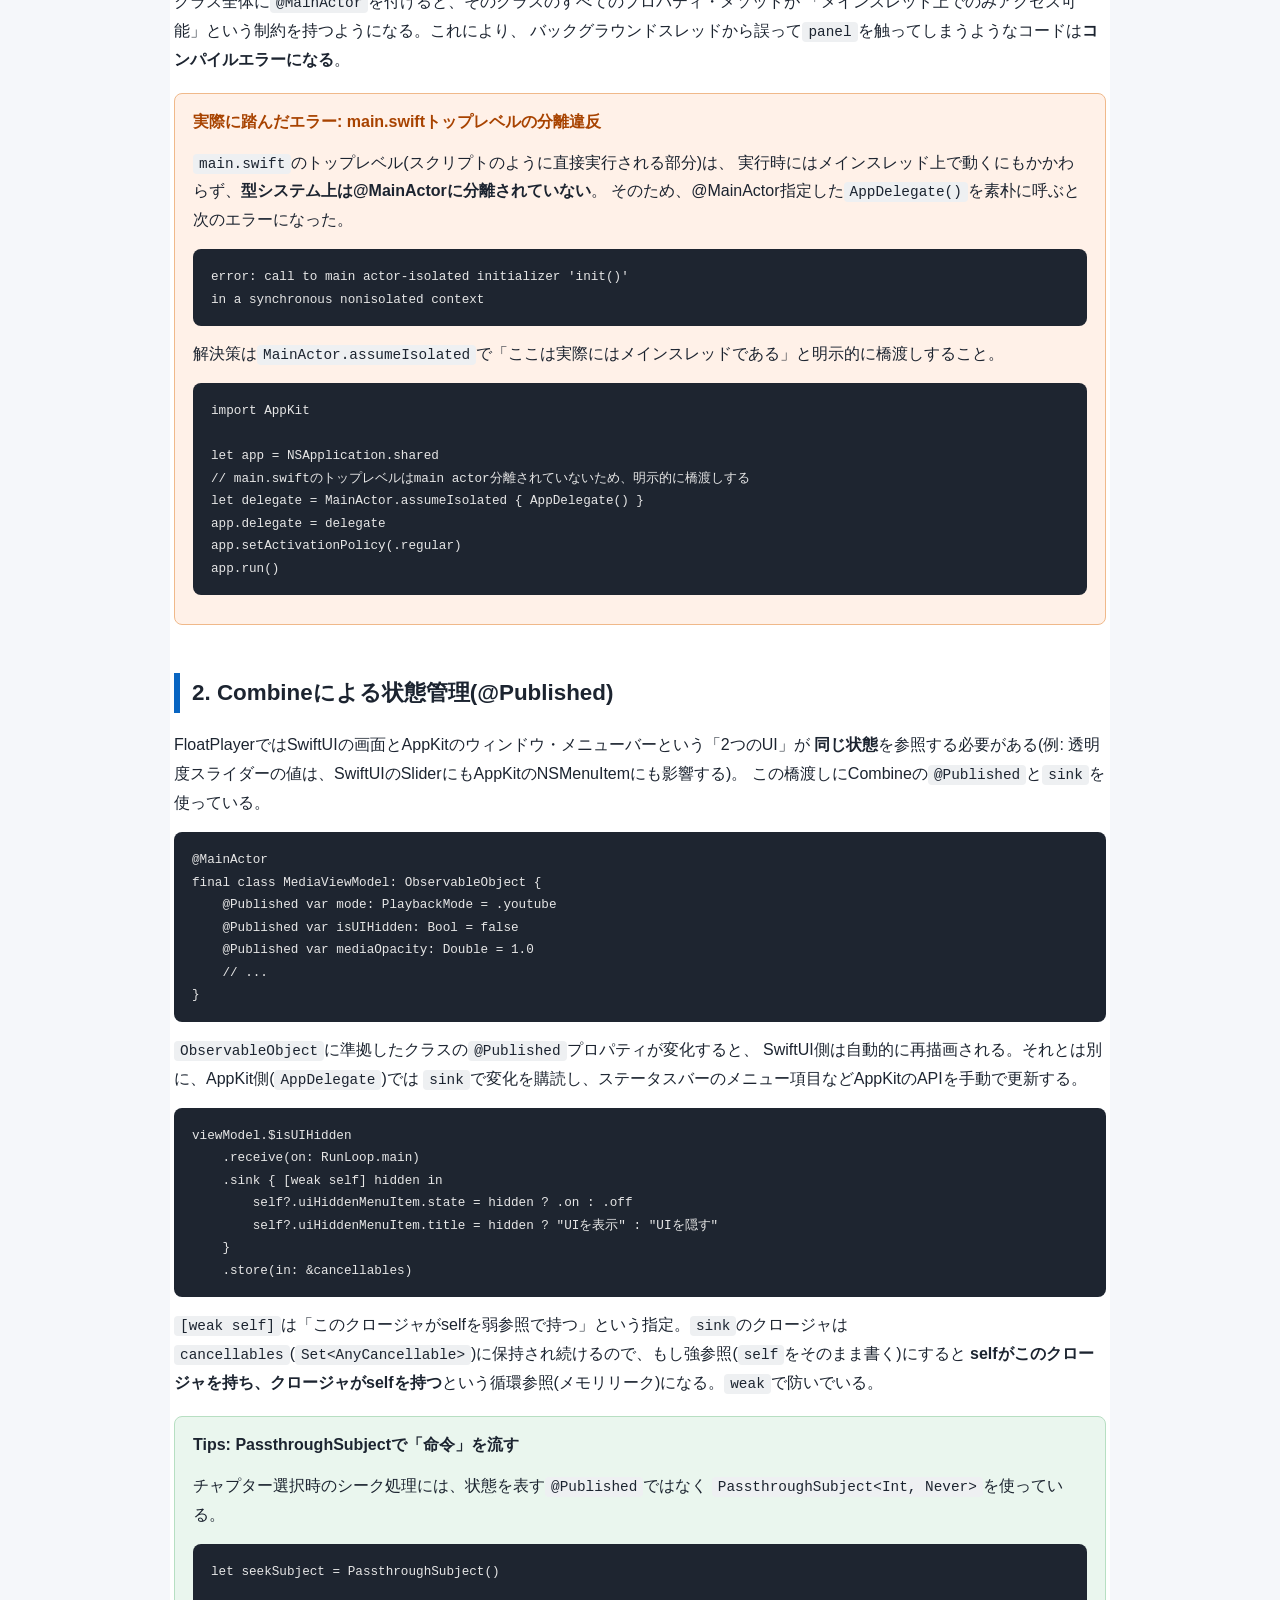
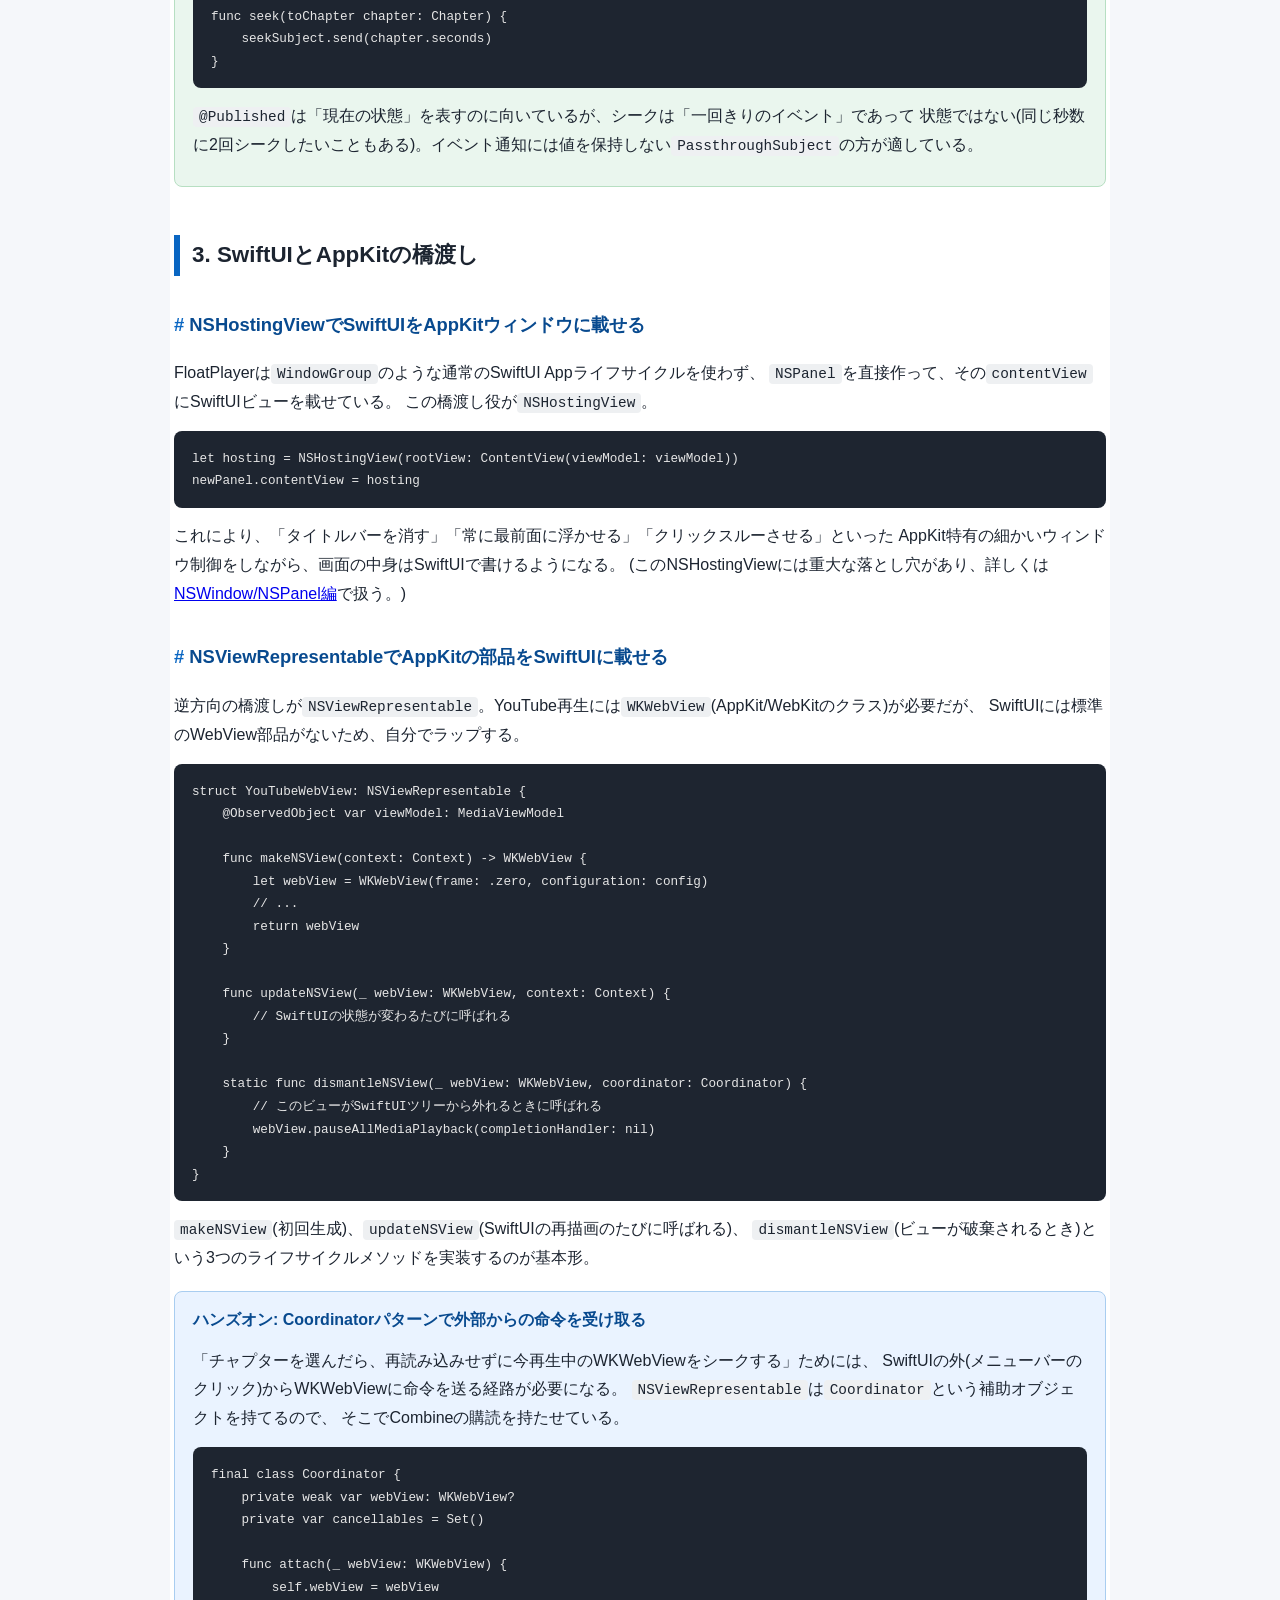
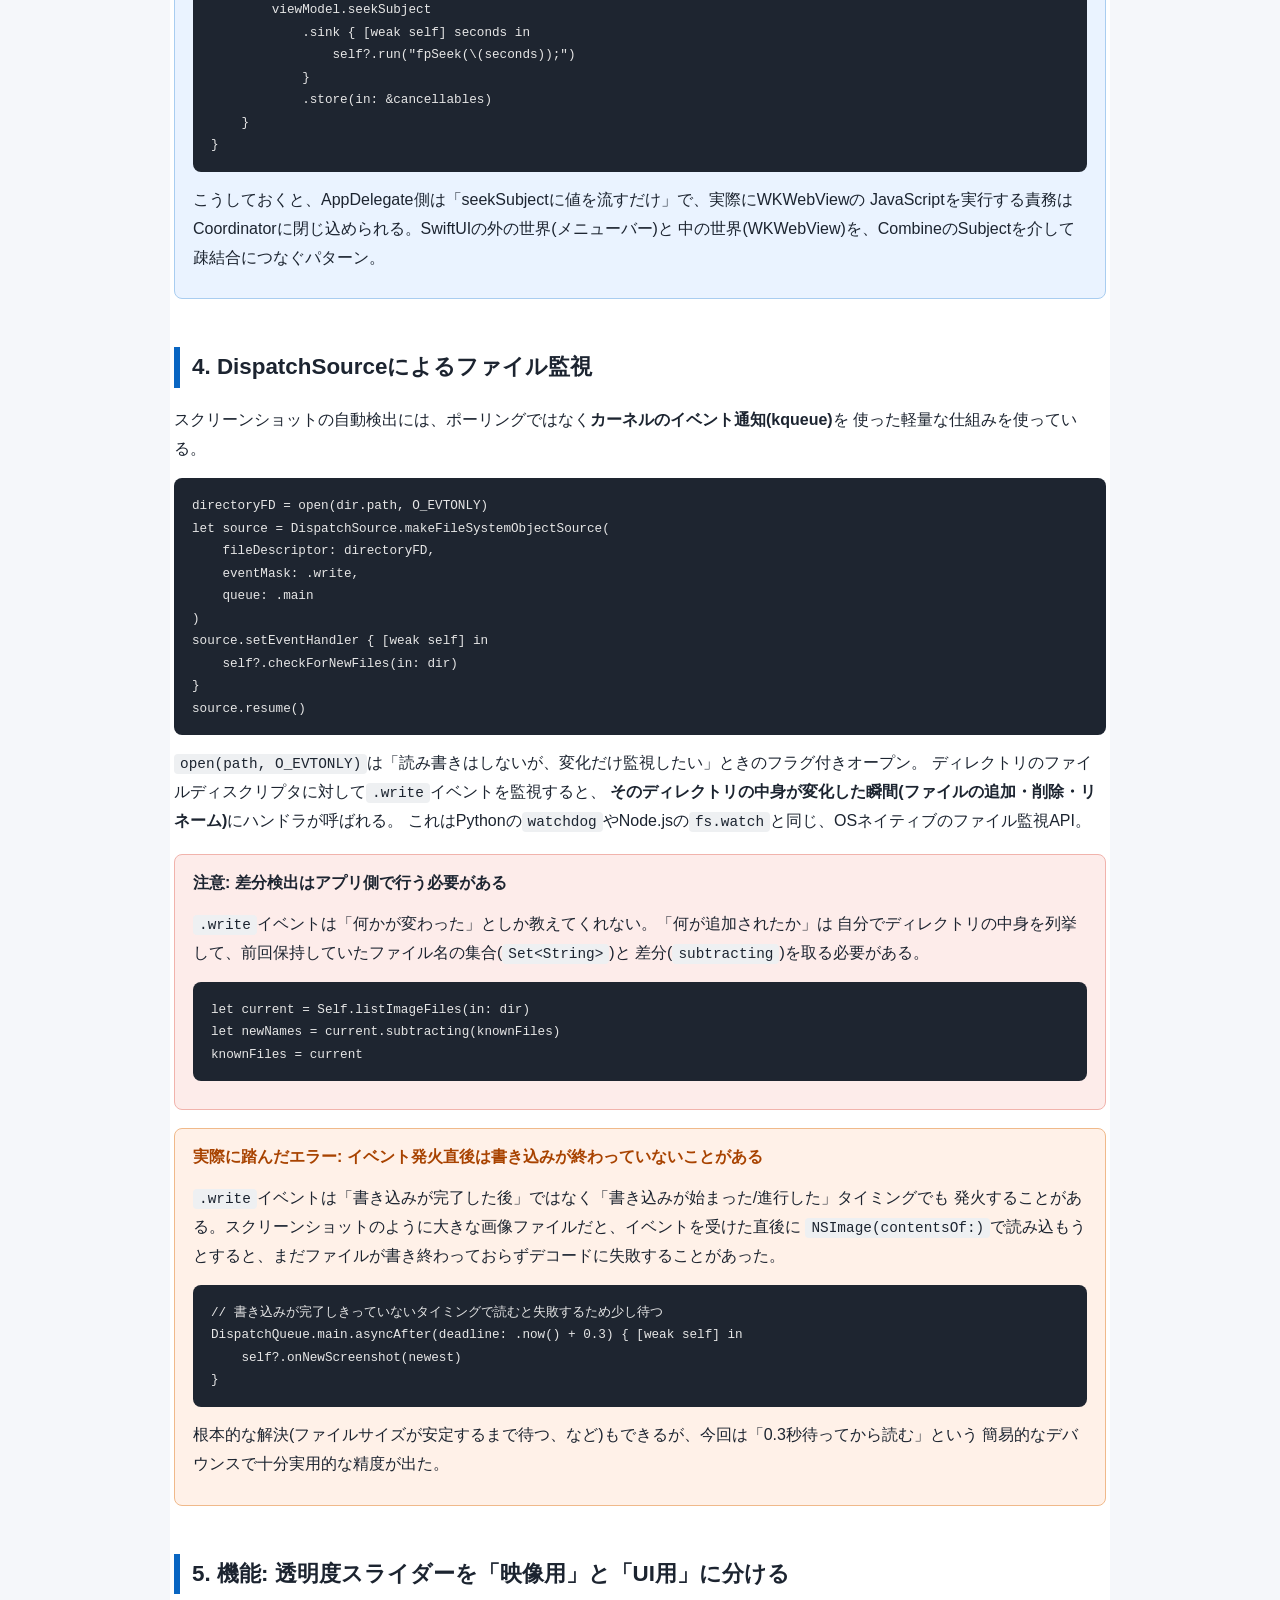
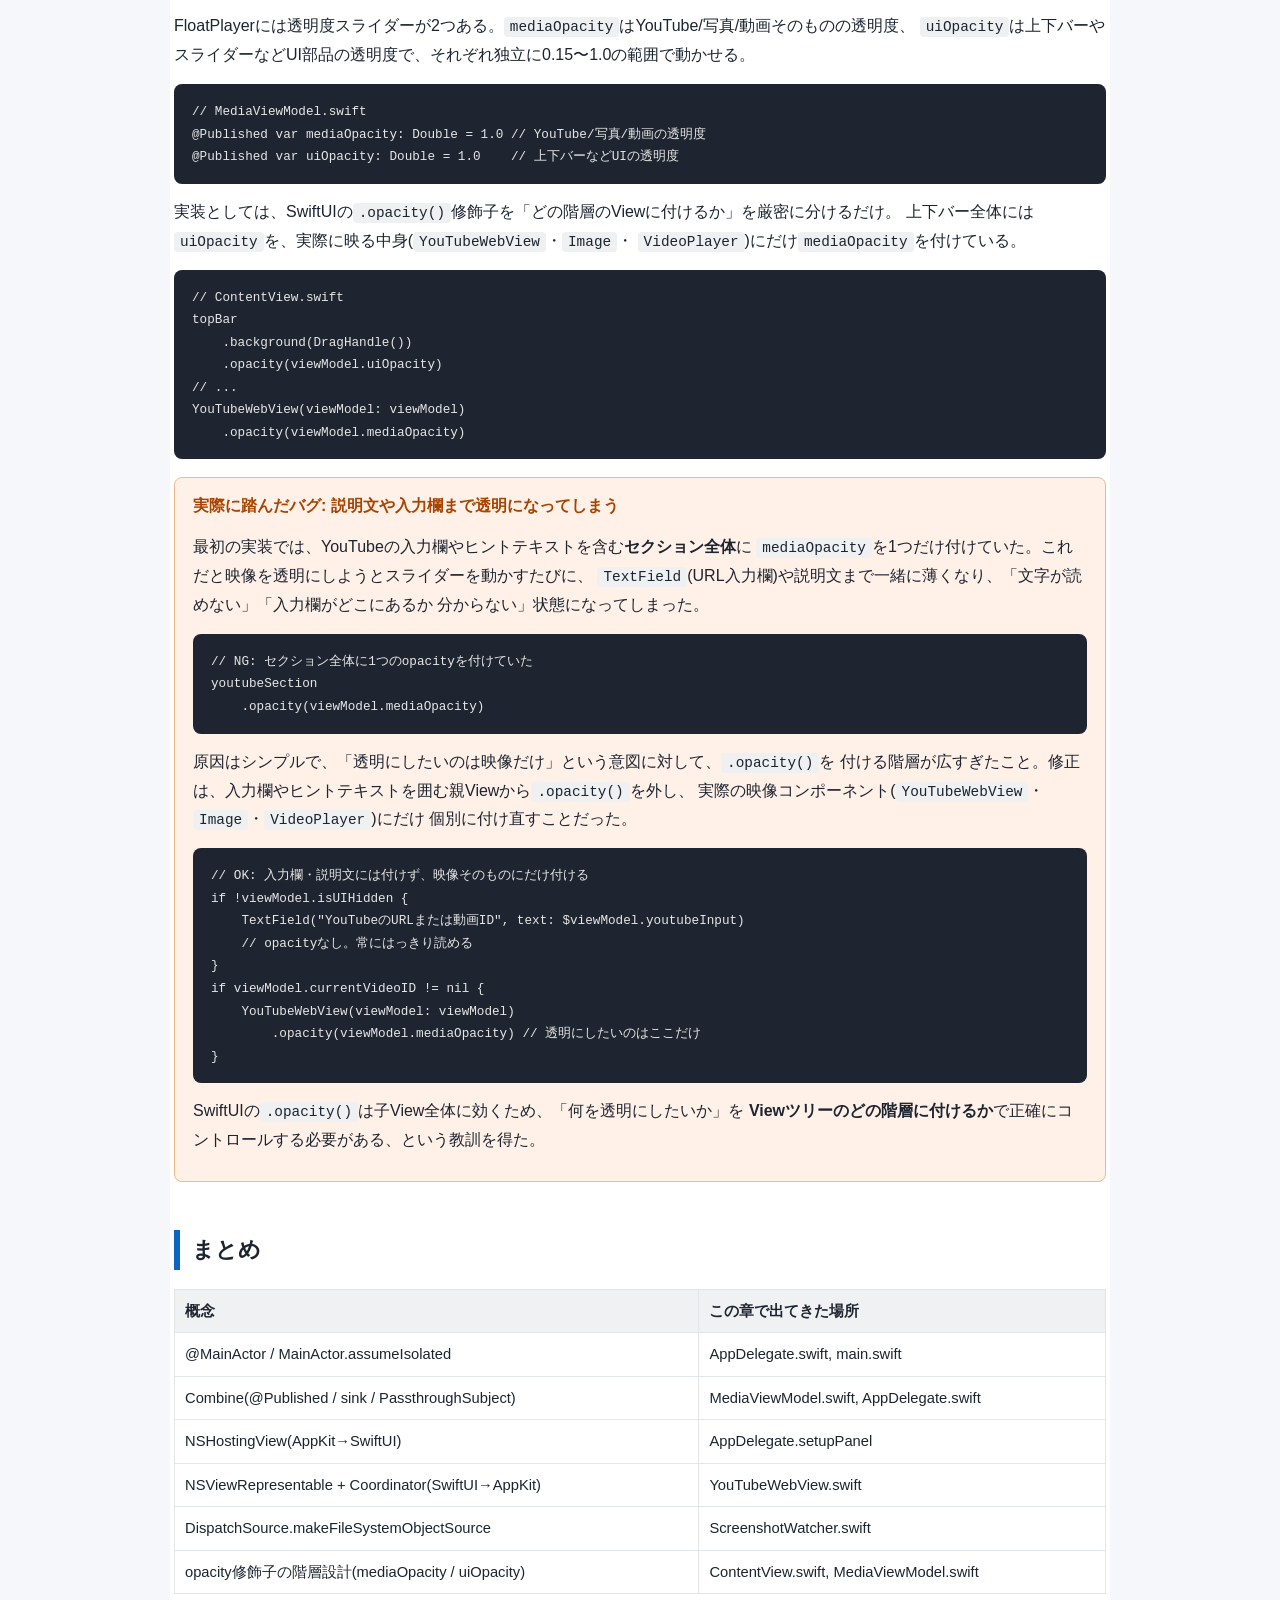
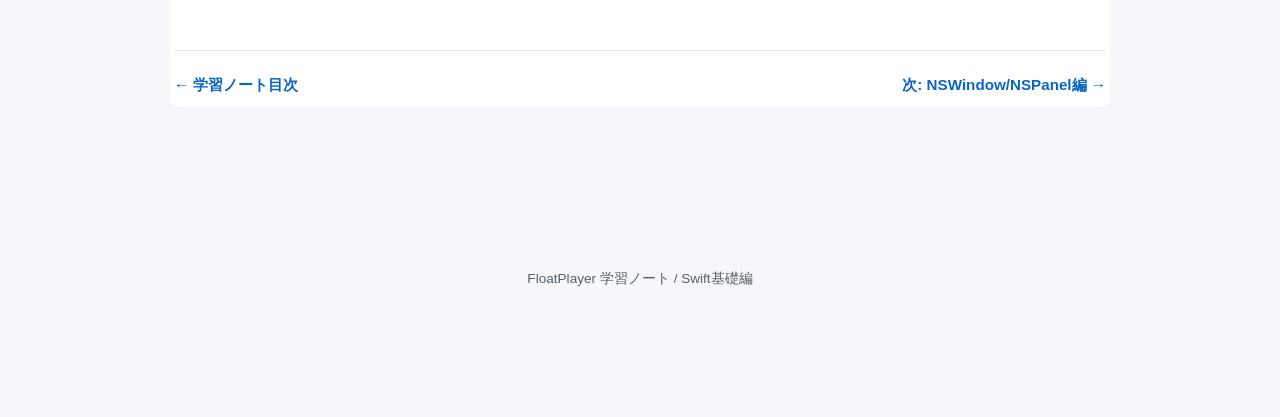
==== commit 14c3792f: "Make screenshot floating window draggable/resizable, add opacity slider and clipboard capture - Fix " ====
--- a/docs/learning-notes/01_swift_appkit_fundamentals.html
+++ b/docs/learning-notes/01_swift_appkit_fundamentals.html
@@ -325,6 +325,76 @@
 knownFiles = current</code></pre>
 </div>
 
+<div class="box bug">
+  <span class="box-title">実際に踏んだエラー: イベント発火直後は書き込みが終わっていないことがある</span>
+  <p>
+    <code>.write</code>イベントは「書き込みが完了した後」ではなく「書き込みが始まった/進行した」タイミングでも
+    発火することがある。スクリーンショットのように大きな画像ファイルだと、イベントを受けた直後に
+    <code>NSImage(contentsOf:)</code>で読み込もうとすると、まだファイルが書き終わっておらずデコードに失敗することがあった。
+  </p>
+<pre><code>// 書き込みが完了しきっていないタイミングで読むと失敗するため少し待つ
+DispatchQueue.main.asyncAfter(deadline: .now() + 0.3) { [weak self] in
+    self?.onNewScreenshot(newest)
+}</code></pre>
+  <p>
+    根本的な解決(ファイルサイズが安定するまで待つ、など)もできるが、今回は「0.3秒待ってから読む」という
+    簡易的なデバウンスで十分実用的な精度が出た。
+  </p>
+</div>
+
+<h2>5. 機能: 透明度スライダーを「映像用」と「UI用」に分ける</h2>
+<p>
+  FloatPlayerには透明度スライダーが2つある。<code>mediaOpacity</code>はYouTube/写真/動画そのものの透明度、
+  <code>uiOpacity</code>は上下バーやスライダーなどUI部品の透明度で、それぞれ独立に0.15〜1.0の範囲で動かせる。
+</p>
+<pre><code>// MediaViewModel.swift
+@Published var mediaOpacity: Double = 1.0 // YouTube/写真/動画の透明度
+@Published var uiOpacity: Double = 1.0    // 上下バーなどUIの透明度</code></pre>
+<p>
+  実装としては、SwiftUIの<code>.opacity()</code>修飾子を「どの階層のViewに付けるか」を厳密に分けるだけ。
+  上下バー全体には<code>uiOpacity</code>を、実際に映る中身(<code>YouTubeWebView</code>・<code>Image</code>・
+  <code>VideoPlayer</code>)にだけ<code>mediaOpacity</code>を付けている。
+</p>
+<pre><code>// ContentView.swift
+topBar
+    .background(DragHandle())
+    .opacity(viewModel.uiOpacity)
+// ...
+YouTubeWebView(viewModel: viewModel)
+    .opacity(viewModel.mediaOpacity)</code></pre>
+
+<div class="box bug">
+  <span class="box-title">実際に踏んだバグ: 説明文や入力欄まで透明になってしまう</span>
+  <p>
+    最初の実装では、YouTubeの入力欄やヒントテキストを含む<b>セクション全体</b>に
+    <code>mediaOpacity</code>を1つだけ付けていた。これだと映像を透明にしようとスライダーを動かすたびに、
+    <code>TextField</code>(URL入力欄)や説明文まで一緒に薄くなり、「文字が読めない」「入力欄がどこにあるか
+    分からない」状態になってしまった。
+  </p>
+<pre><code>// NG: セクション全体に1つのopacityを付けていた
+youtubeSection
+    .opacity(viewModel.mediaOpacity)</code></pre>
+  <p>
+    原因はシンプルで、「透明にしたいのは映像だけ」という意図に対して、<code>.opacity()</code>を
+    付ける階層が広すぎたこと。修正は、入力欄やヒントテキストを囲む親Viewから<code>.opacity()</code>を外し、
+    実際の映像コンポーネント(<code>YouTubeWebView</code>・<code>Image</code>・<code>VideoPlayer</code>)にだけ
+    個別に付け直すことだった。
+  </p>
+<pre><code>// OK: 入力欄・説明文には付けず、映像そのものにだけ付ける
+if !viewModel.isUIHidden {
+    TextField("YouTubeのURLまたは動画ID", text: $viewModel.youtubeInput)
+    // opacityなし。常にはっきり読める
+}
+if viewModel.currentVideoID != nil {
+    YouTubeWebView(viewModel: viewModel)
+        .opacity(viewModel.mediaOpacity) // 透明にしたいのはここだけ
+}</code></pre>
+  <p>
+    SwiftUIの<code>.opacity()</code>は子View全体に効くため、「何を透明にしたいか」を
+    <b>Viewツリーのどの階層に付けるか</b>で正確にコントロールする必要がある、という教訓を得た。
+  </p>
+</div>
+
 <h2>まとめ</h2>
 <div class="table-scroll"><table>
 <tr><th>概念</th><th>この章で出てきた場所</th></tr>
@@ -333,6 +403,7 @@
 <tr><td>NSHostingView(AppKit→SwiftUI)</td><td>AppDelegate.setupPanel</td></tr>
 <tr><td>NSViewRepresentable + Coordinator(SwiftUI→AppKit)</td><td>YouTubeWebView.swift</td></tr>
 <tr><td>DispatchSource.makeFileSystemObjectSource</td><td>ScreenshotWatcher.swift</td></tr>
+<tr><td>opacity修飾子の階層設計(mediaOpacity / uiOpacity)</td><td>ContentView.swift, MediaViewModel.swift</td></tr>
 </table></div>
 
 <div class="pager">
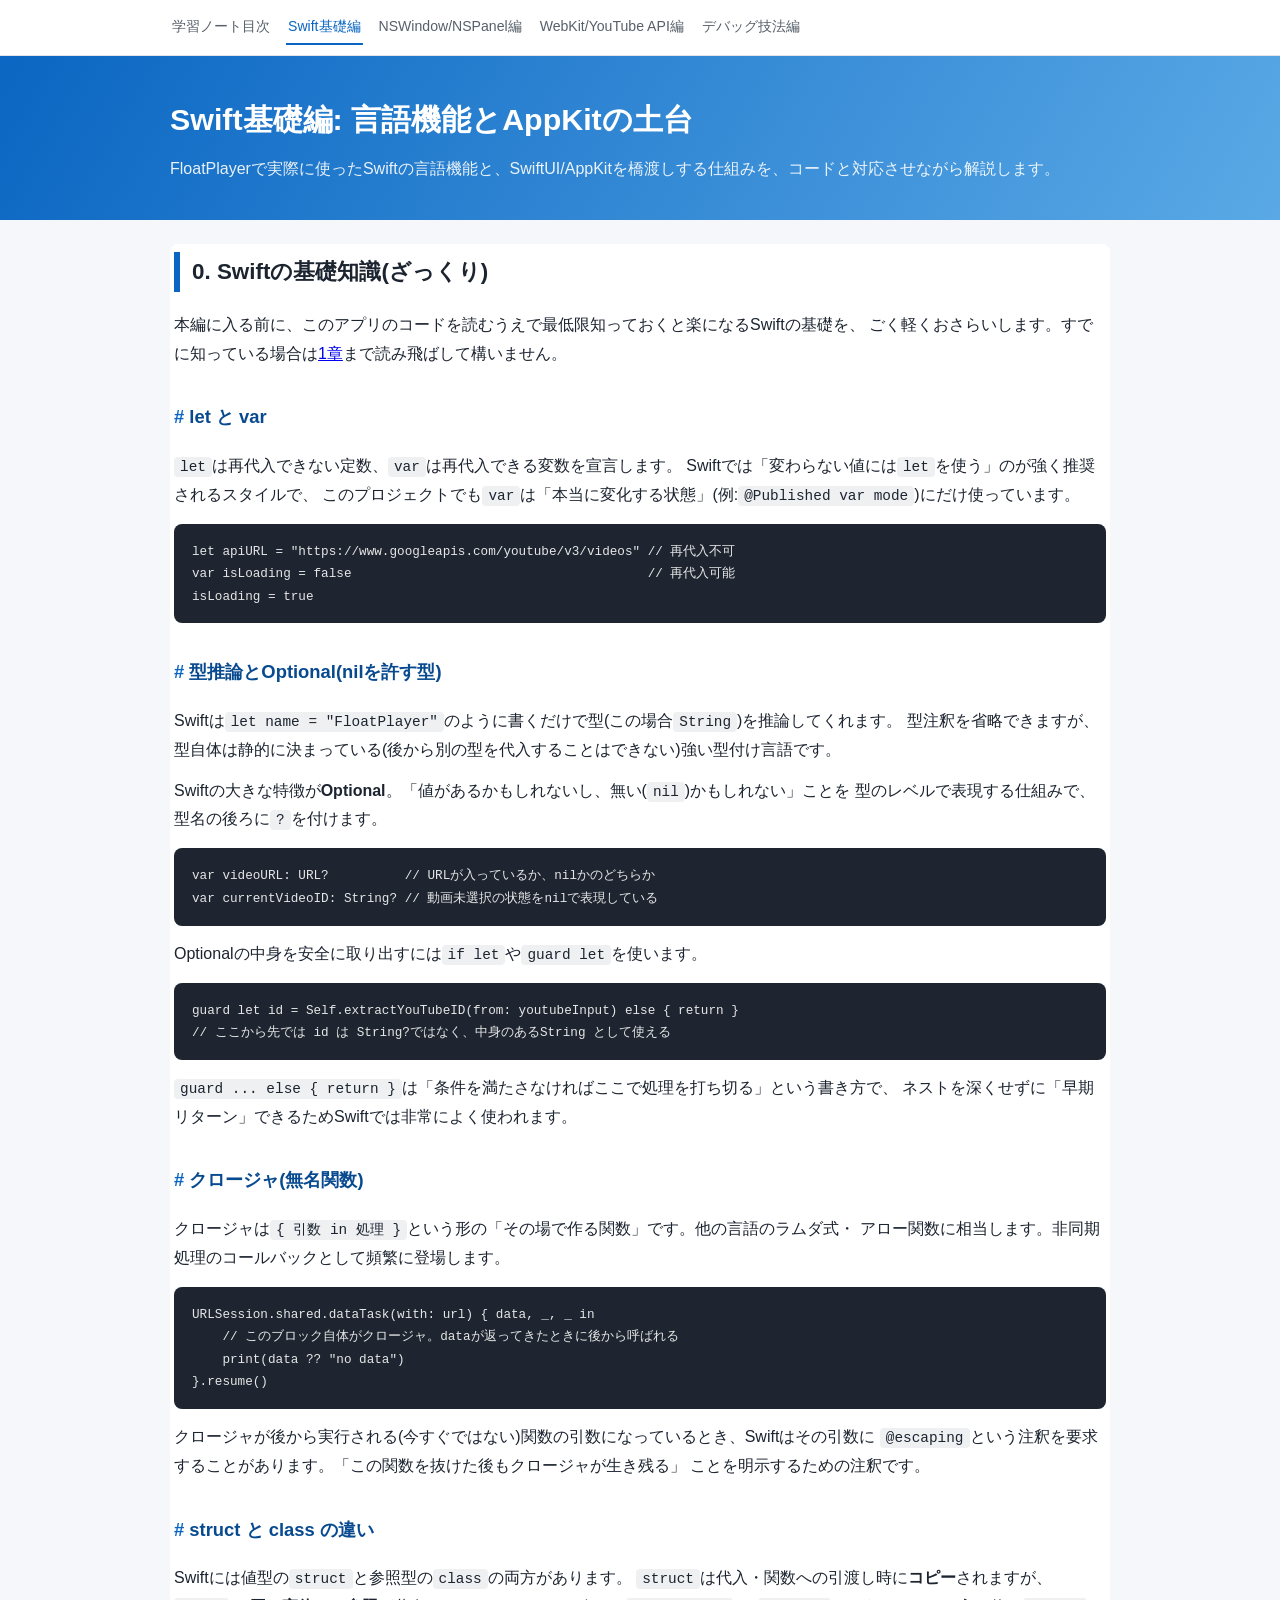
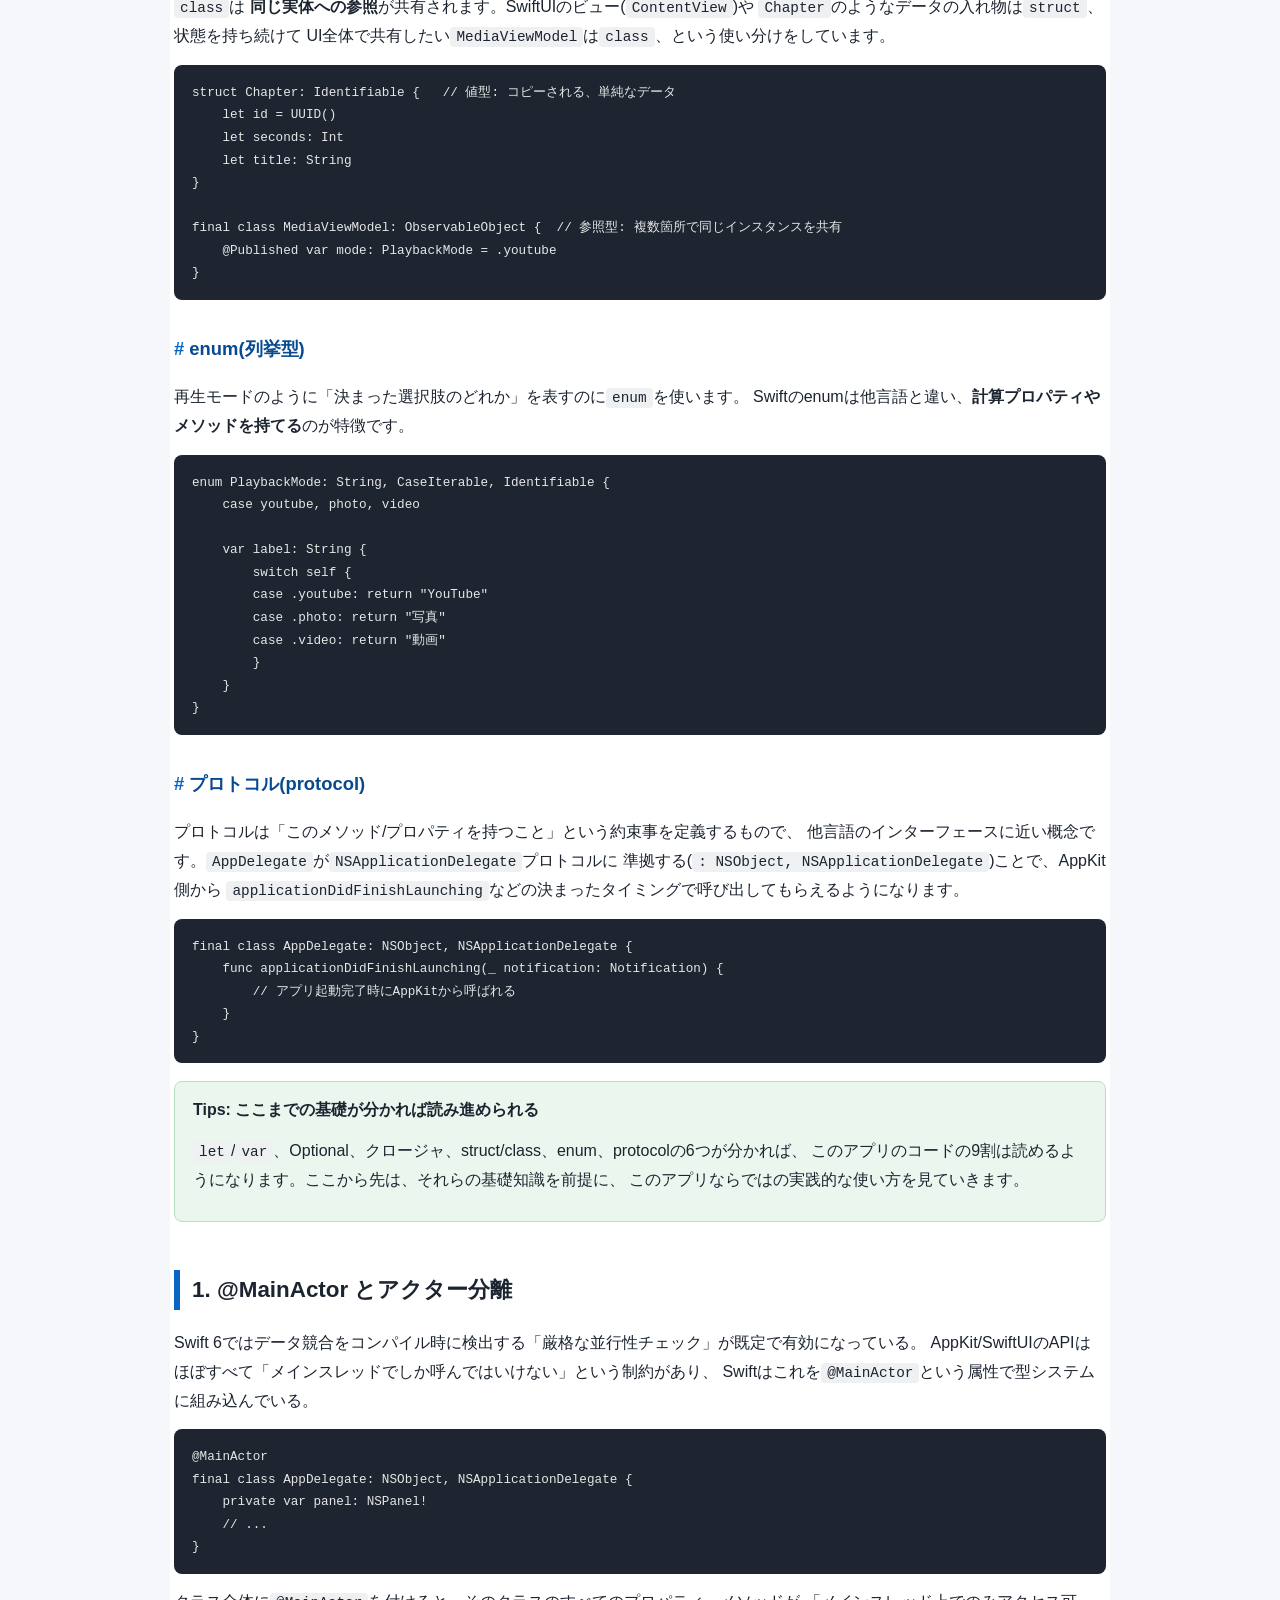
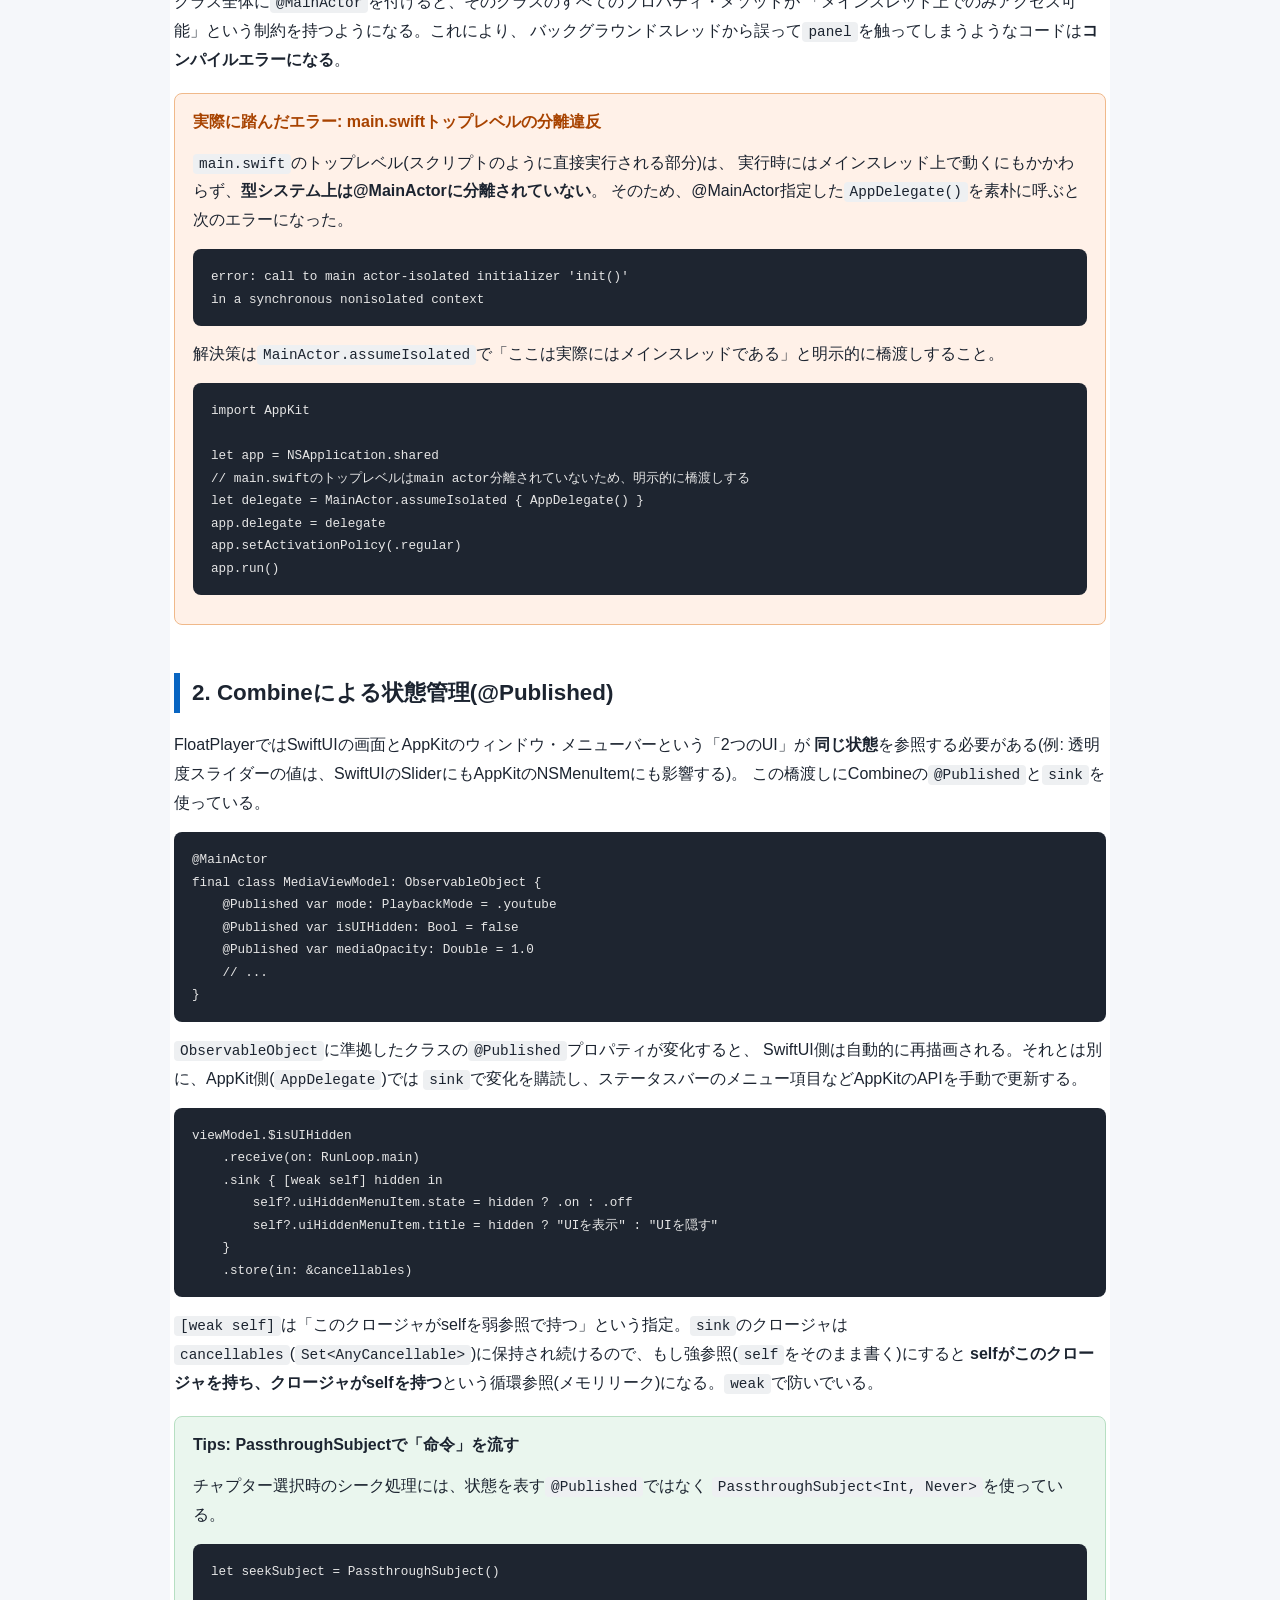
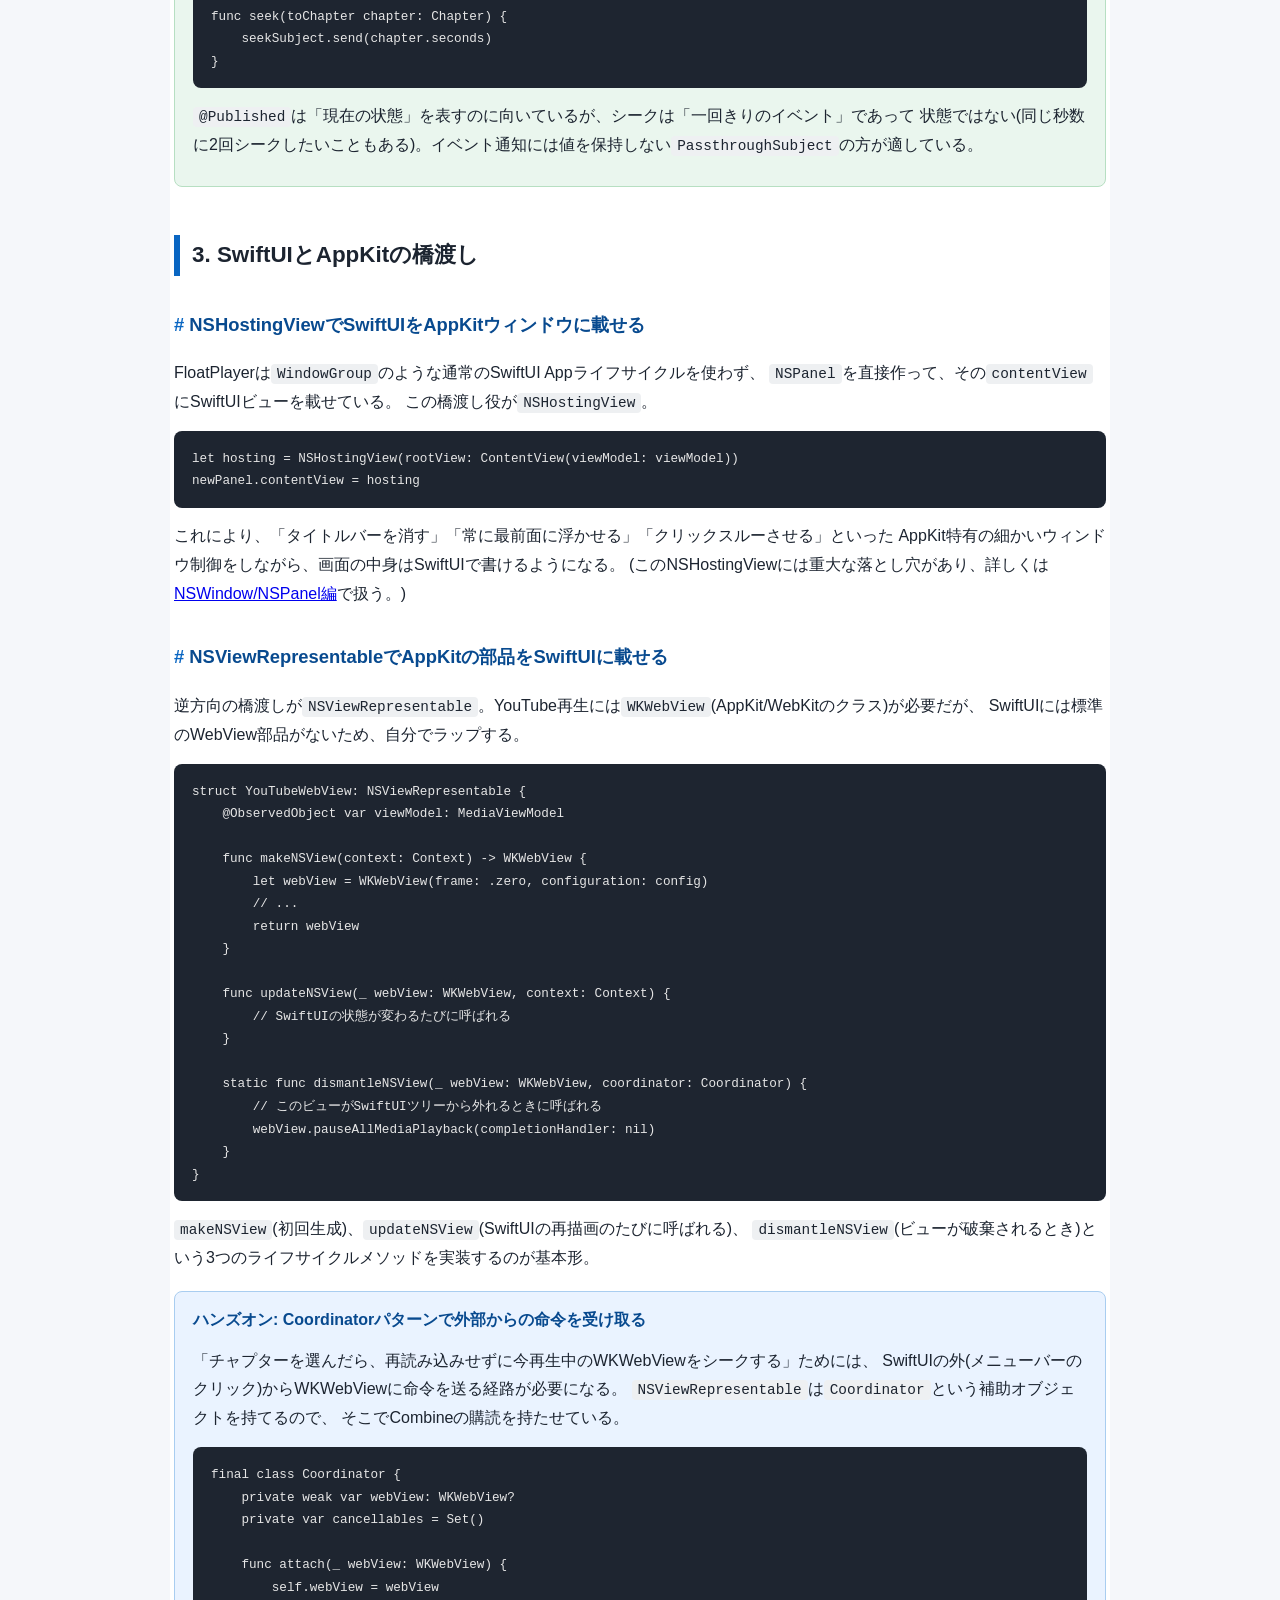
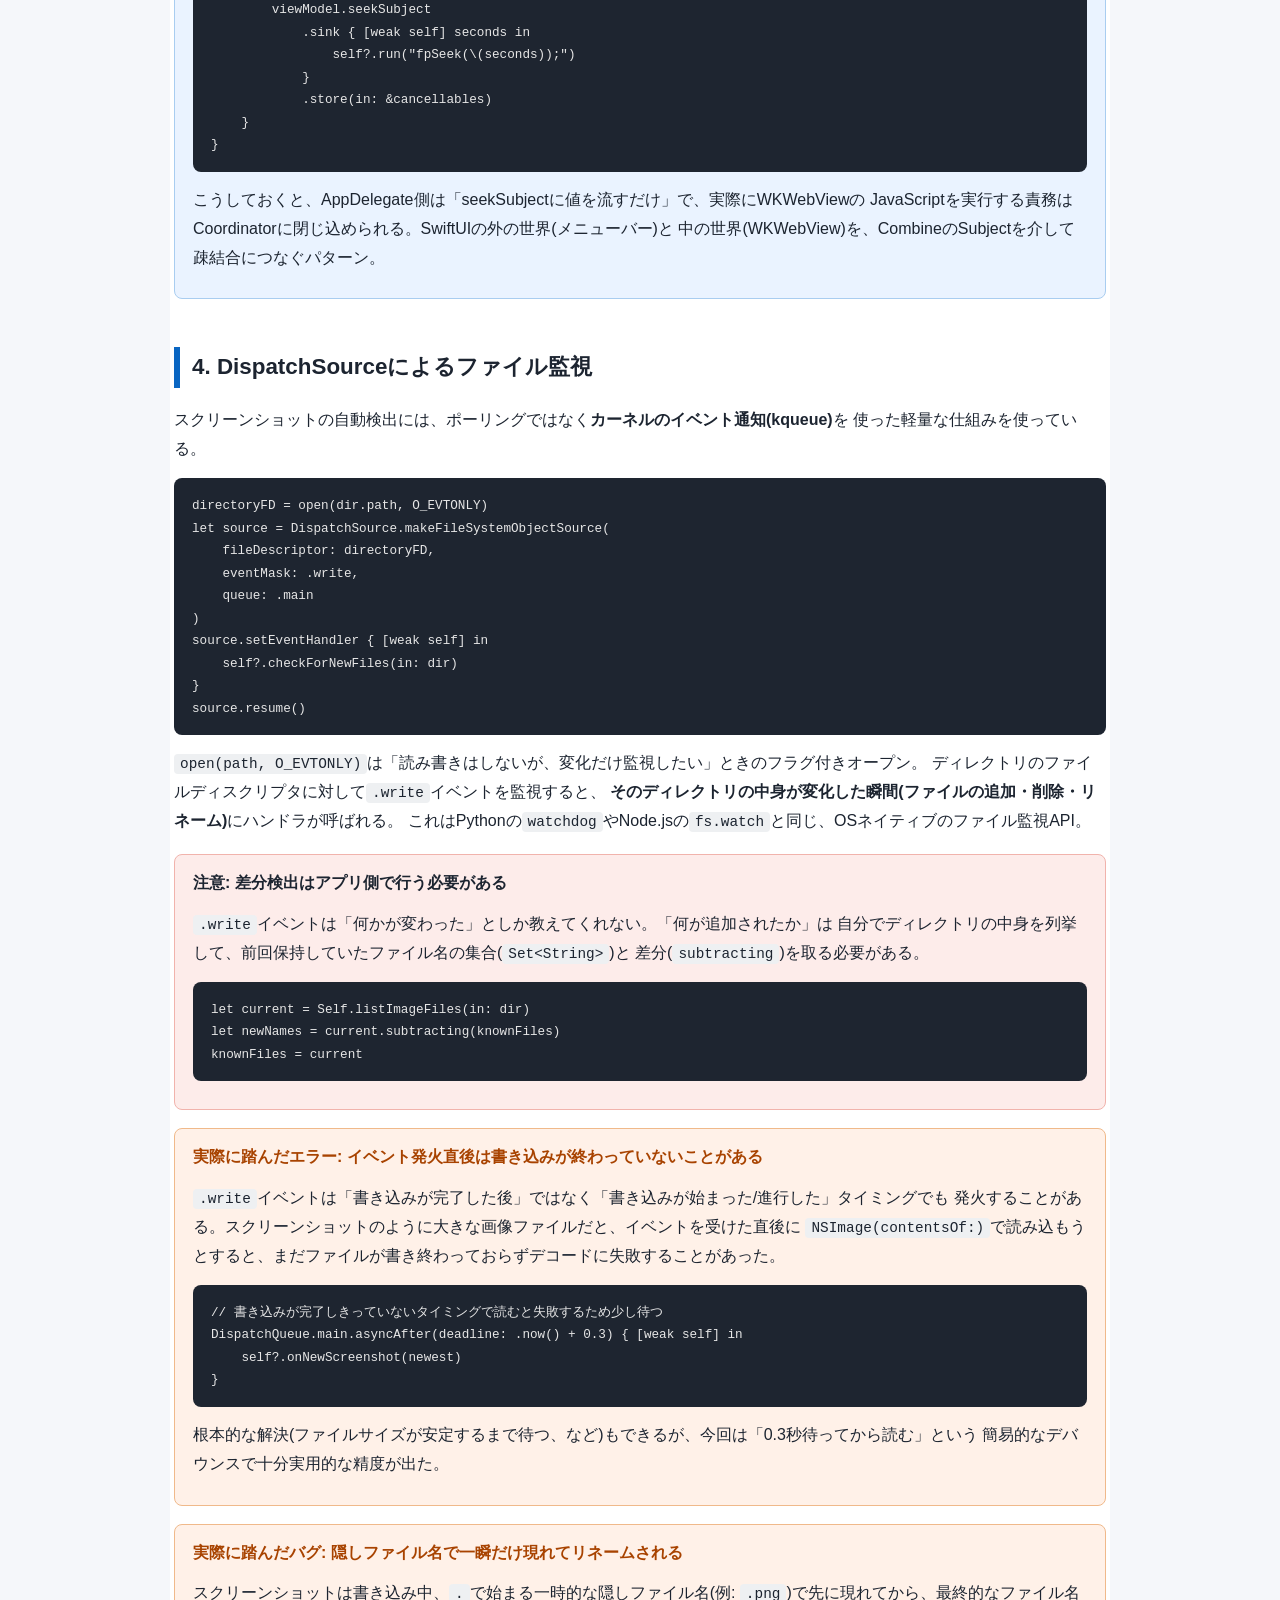
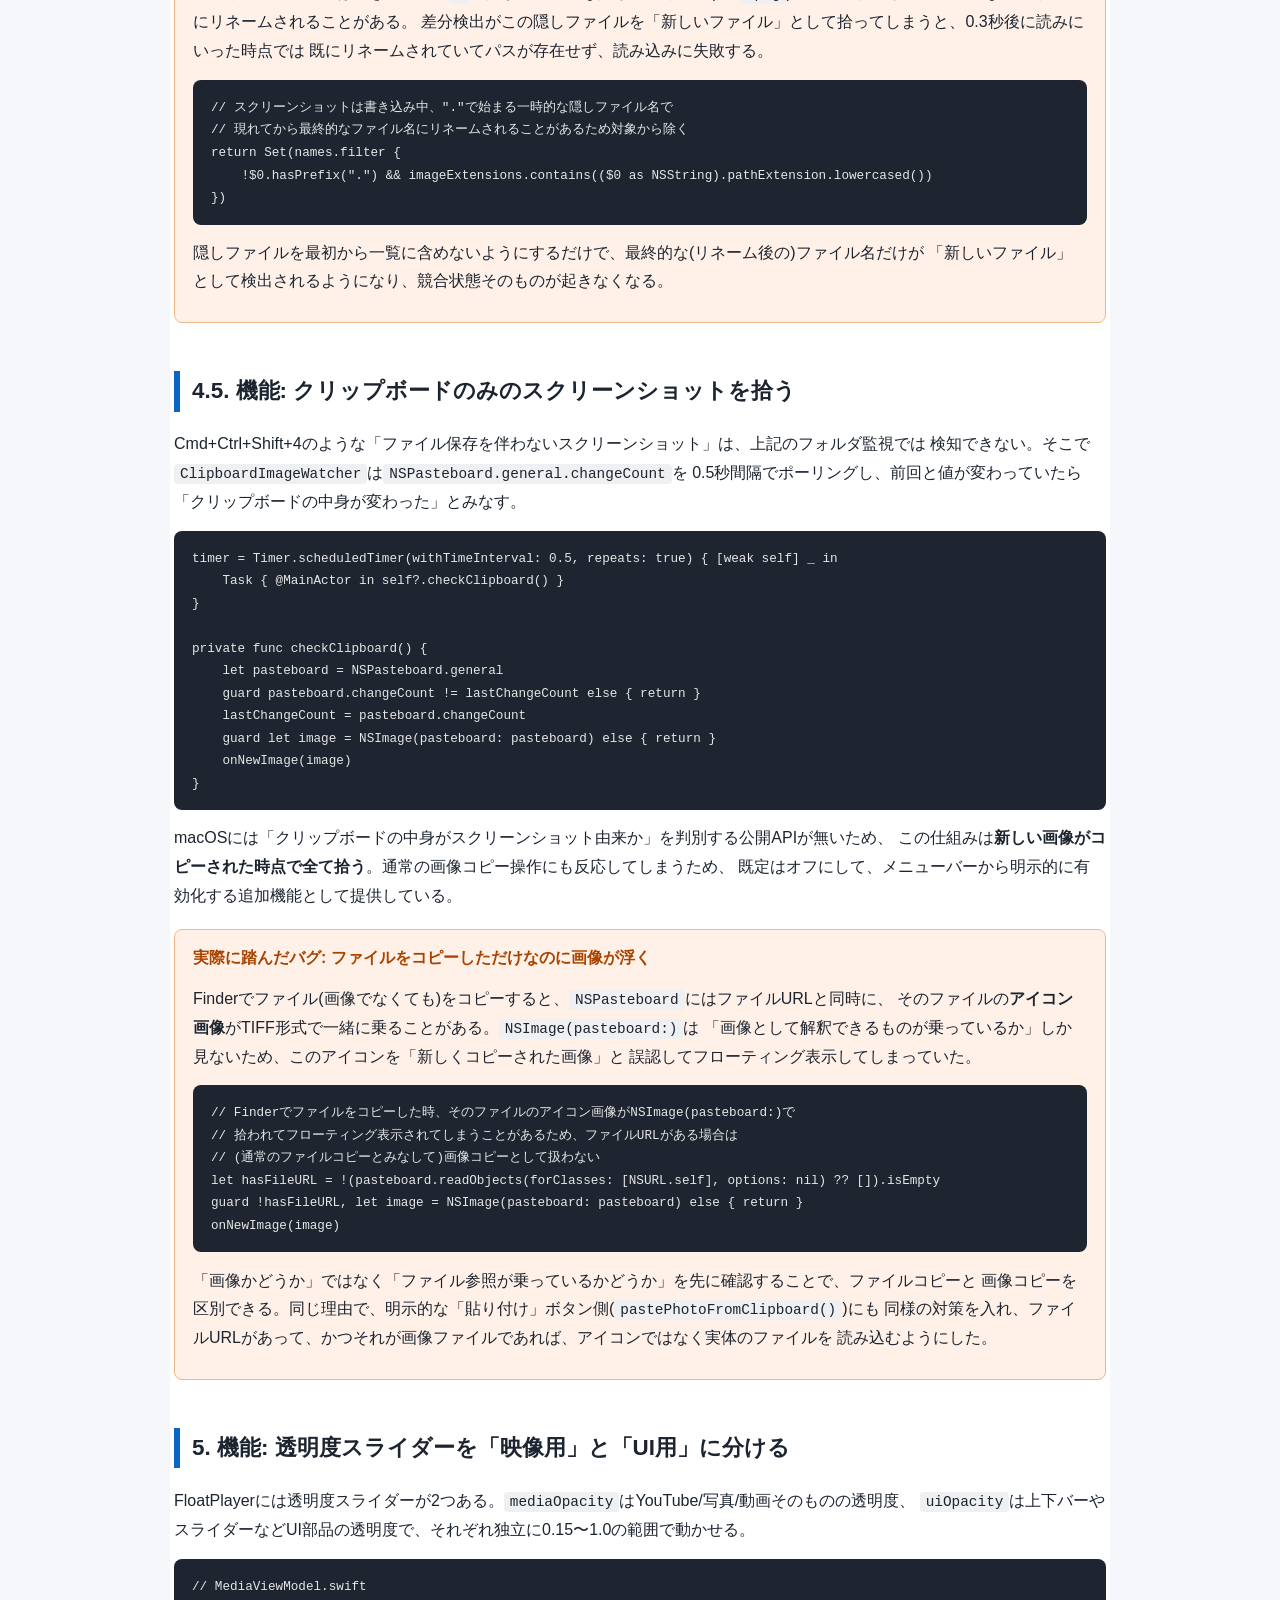
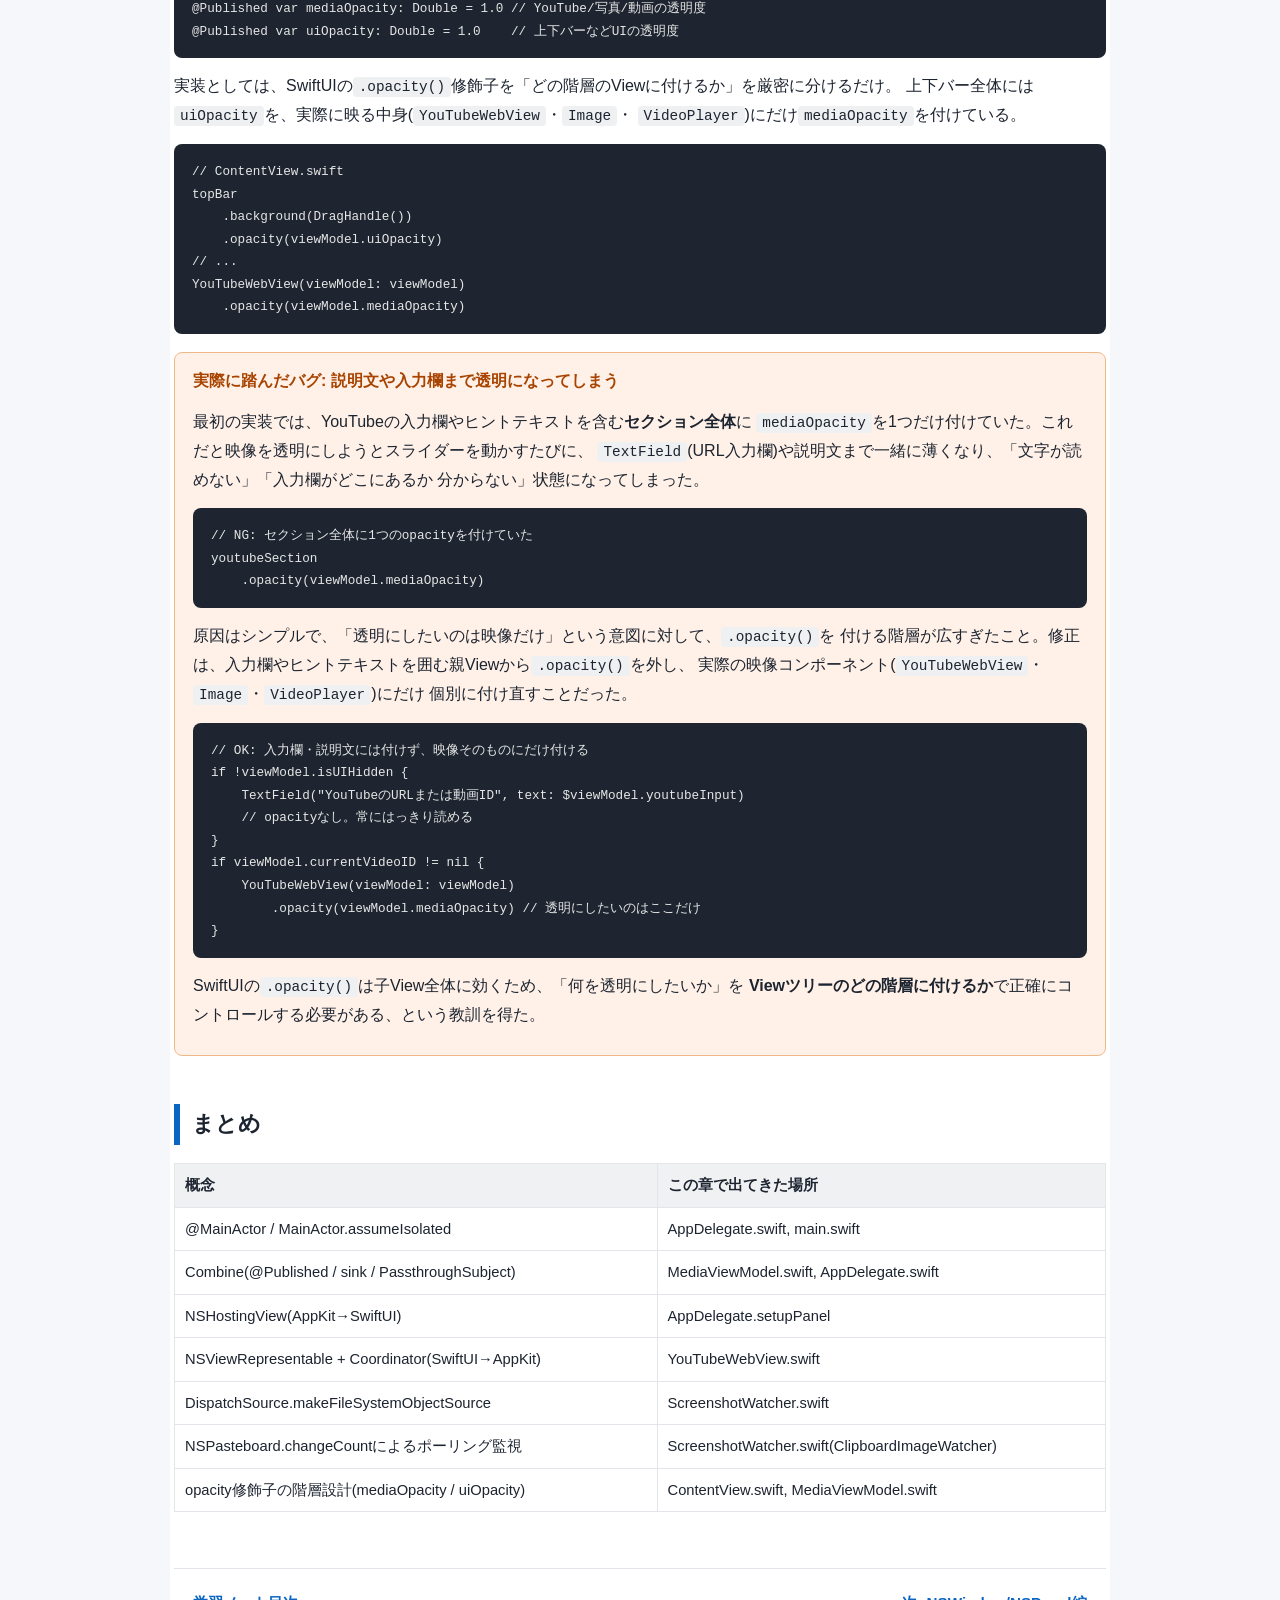
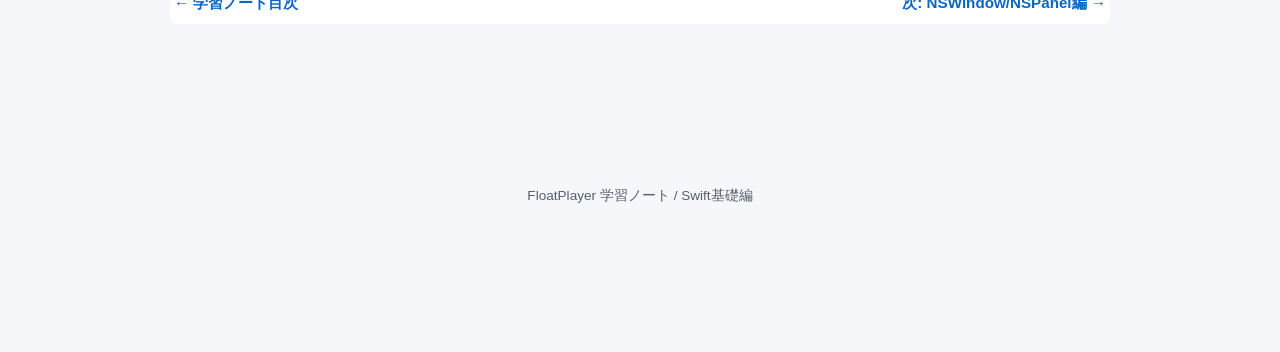
==== commit a7fa501d: "Document the clipboard watcher and its file-copy-icon bug in the learning notes Adds section 4.5 (Sw" ====
--- a/docs/learning-notes/01_swift_appkit_fundamentals.html
+++ b/docs/learning-notes/01_swift_appkit_fundamentals.html
@@ -342,6 +342,70 @@
   </p>
 </div>
 
+<div class="box bug">
+  <span class="box-title">実際に踏んだバグ: 隠しファイル名で一瞬だけ現れてリネームされる</span>
+  <p>
+    スクリーンショットは書き込み中、<code>.</code>で始まる一時的な隠しファイル名(例:
+    <code>.png</code>)で先に現れてから、最終的なファイル名にリネームされることがある。
+    差分検出がこの隠しファイルを「新しいファイル」として拾ってしまうと、0.3秒後に読みにいった時点では
+    既にリネームされていてパスが存在せず、読み込みに失敗する。
+  </p>
+<pre><code>// スクリーンショットは書き込み中、"."で始まる一時的な隠しファイル名で
+// 現れてから最終的なファイル名にリネームされることがあるため対象から除く
+return Set(names.filter {
+    !$0.hasPrefix(".") && imageExtensions.contains(($0 as NSString).pathExtension.lowercased())
+})</code></pre>
+  <p>
+    隠しファイルを最初から一覧に含めないようにするだけで、最終的な(リネーム後の)ファイル名だけが
+    「新しいファイル」として検出されるようになり、競合状態そのものが起きなくなる。
+  </p>
+</div>
+
+<h2>4.5. 機能: クリップボードのみのスクリーンショットを拾う</h2>
+<p>
+  Cmd+Ctrl+Shift+4のような「ファイル保存を伴わないスクリーンショット」は、上記のフォルダ監視では
+  検知できない。そこで<code>ClipboardImageWatcher</code>は<code>NSPasteboard.general.changeCount</code>を
+  0.5秒間隔でポーリングし、前回と値が変わっていたら「クリップボードの中身が変わった」とみなす。
+</p>
+<pre><code>timer = Timer.scheduledTimer(withTimeInterval: 0.5, repeats: true) { [weak self] _ in
+    Task { @MainActor in self?.checkClipboard() }
+}
+
+private func checkClipboard() {
+    let pasteboard = NSPasteboard.general
+    guard pasteboard.changeCount != lastChangeCount else { return }
+    lastChangeCount = pasteboard.changeCount
+    guard let image = NSImage(pasteboard: pasteboard) else { return }
+    onNewImage(image)
+}</code></pre>
+<p>
+  macOSには「クリップボードの中身がスクリーンショット由来か」を判別する公開APIが無いため、
+  この仕組みは<b>新しい画像がコピーされた時点で全て拾う</b>。通常の画像コピー操作にも反応してしまうため、
+  既定はオフにして、メニューバーから明示的に有効化する追加機能として提供している。
+</p>
+
+<div class="box bug">
+  <span class="box-title">実際に踏んだバグ: ファイルをコピーしただけなのに画像が浮く</span>
+  <p>
+    Finderでファイル(画像でなくても)をコピーすると、<code>NSPasteboard</code>にはファイルURLと同時に、
+    そのファイルの<b>アイコン画像</b>がTIFF形式で一緒に乗ることがある。<code>NSImage(pasteboard:)</code>は
+    「画像として解釈できるものが乗っているか」しか見ないため、このアイコンを「新しくコピーされた画像」と
+    誤認してフローティング表示してしまっていた。
+  </p>
+<pre><code>// Finderでファイルをコピーした時、そのファイルのアイコン画像がNSImage(pasteboard:)で
+// 拾われてフローティング表示されてしまうことがあるため、ファイルURLがある場合は
+// (通常のファイルコピーとみなして)画像コピーとして扱わない
+let hasFileURL = !(pasteboard.readObjects(forClasses: [NSURL.self], options: nil) ?? []).isEmpty
+guard !hasFileURL, let image = NSImage(pasteboard: pasteboard) else { return }
+onNewImage(image)</code></pre>
+  <p>
+    「画像かどうか」ではなく「ファイル参照が乗っているかどうか」を先に確認することで、ファイルコピーと
+    画像コピーを区別できる。同じ理由で、明示的な「貼り付け」ボタン側(<code>pastePhotoFromClipboard()</code>)にも
+    同様の対策を入れ、ファイルURLがあって、かつそれが画像ファイルであれば、アイコンではなく実体のファイルを
+    読み込むようにした。
+  </p>
+</div>
+
 <h2>5. 機能: 透明度スライダーを「映像用」と「UI用」に分ける</h2>
 <p>
   FloatPlayerには透明度スライダーが2つある。<code>mediaOpacity</code>はYouTube/写真/動画そのものの透明度、
@@ -403,6 +467,7 @@
 <tr><td>NSHostingView(AppKit→SwiftUI)</td><td>AppDelegate.setupPanel</td></tr>
 <tr><td>NSViewRepresentable + Coordinator(SwiftUI→AppKit)</td><td>YouTubeWebView.swift</td></tr>
 <tr><td>DispatchSource.makeFileSystemObjectSource</td><td>ScreenshotWatcher.swift</td></tr>
+<tr><td>NSPasteboard.changeCountによるポーリング監視</td><td>ScreenshotWatcher.swift(ClipboardImageWatcher)</td></tr>
 <tr><td>opacity修飾子の階層設計(mediaOpacity / uiOpacity)</td><td>ContentView.swift, MediaViewModel.swift</td></tr>
 </table></div>
 
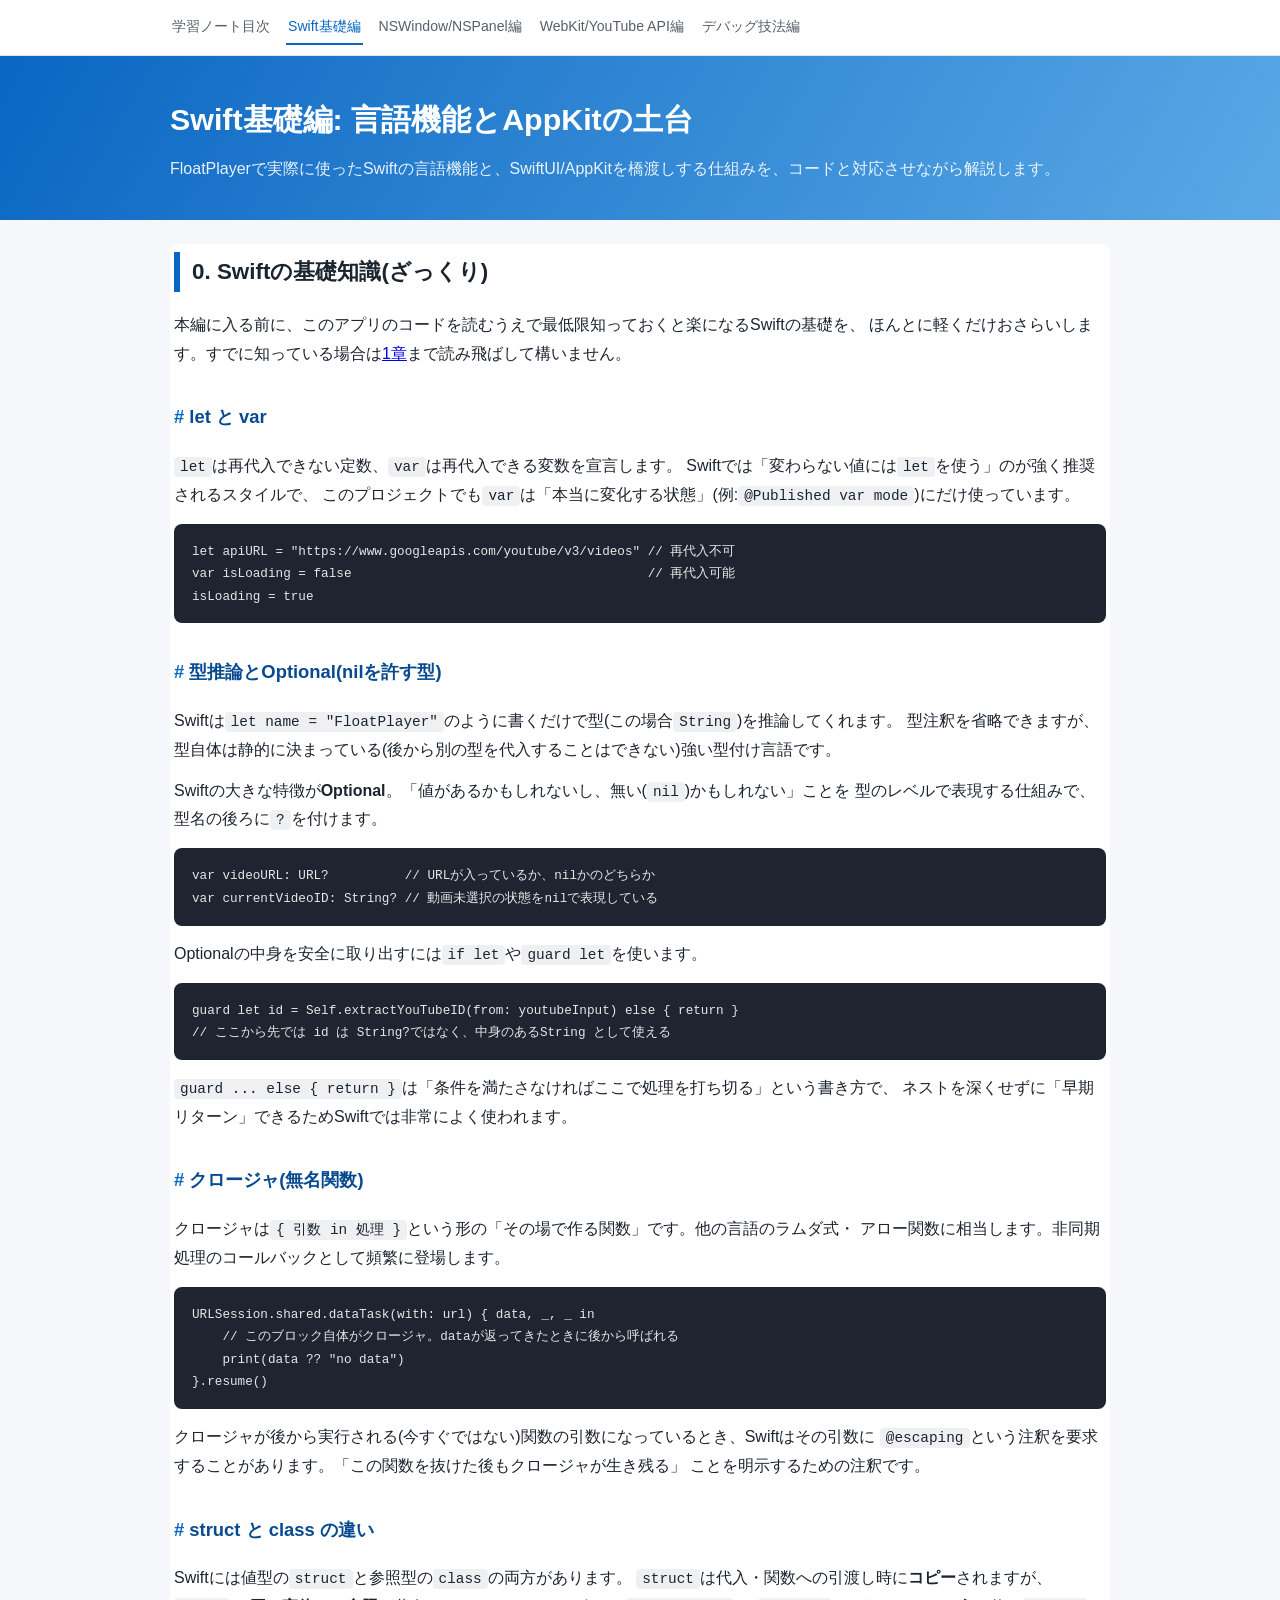
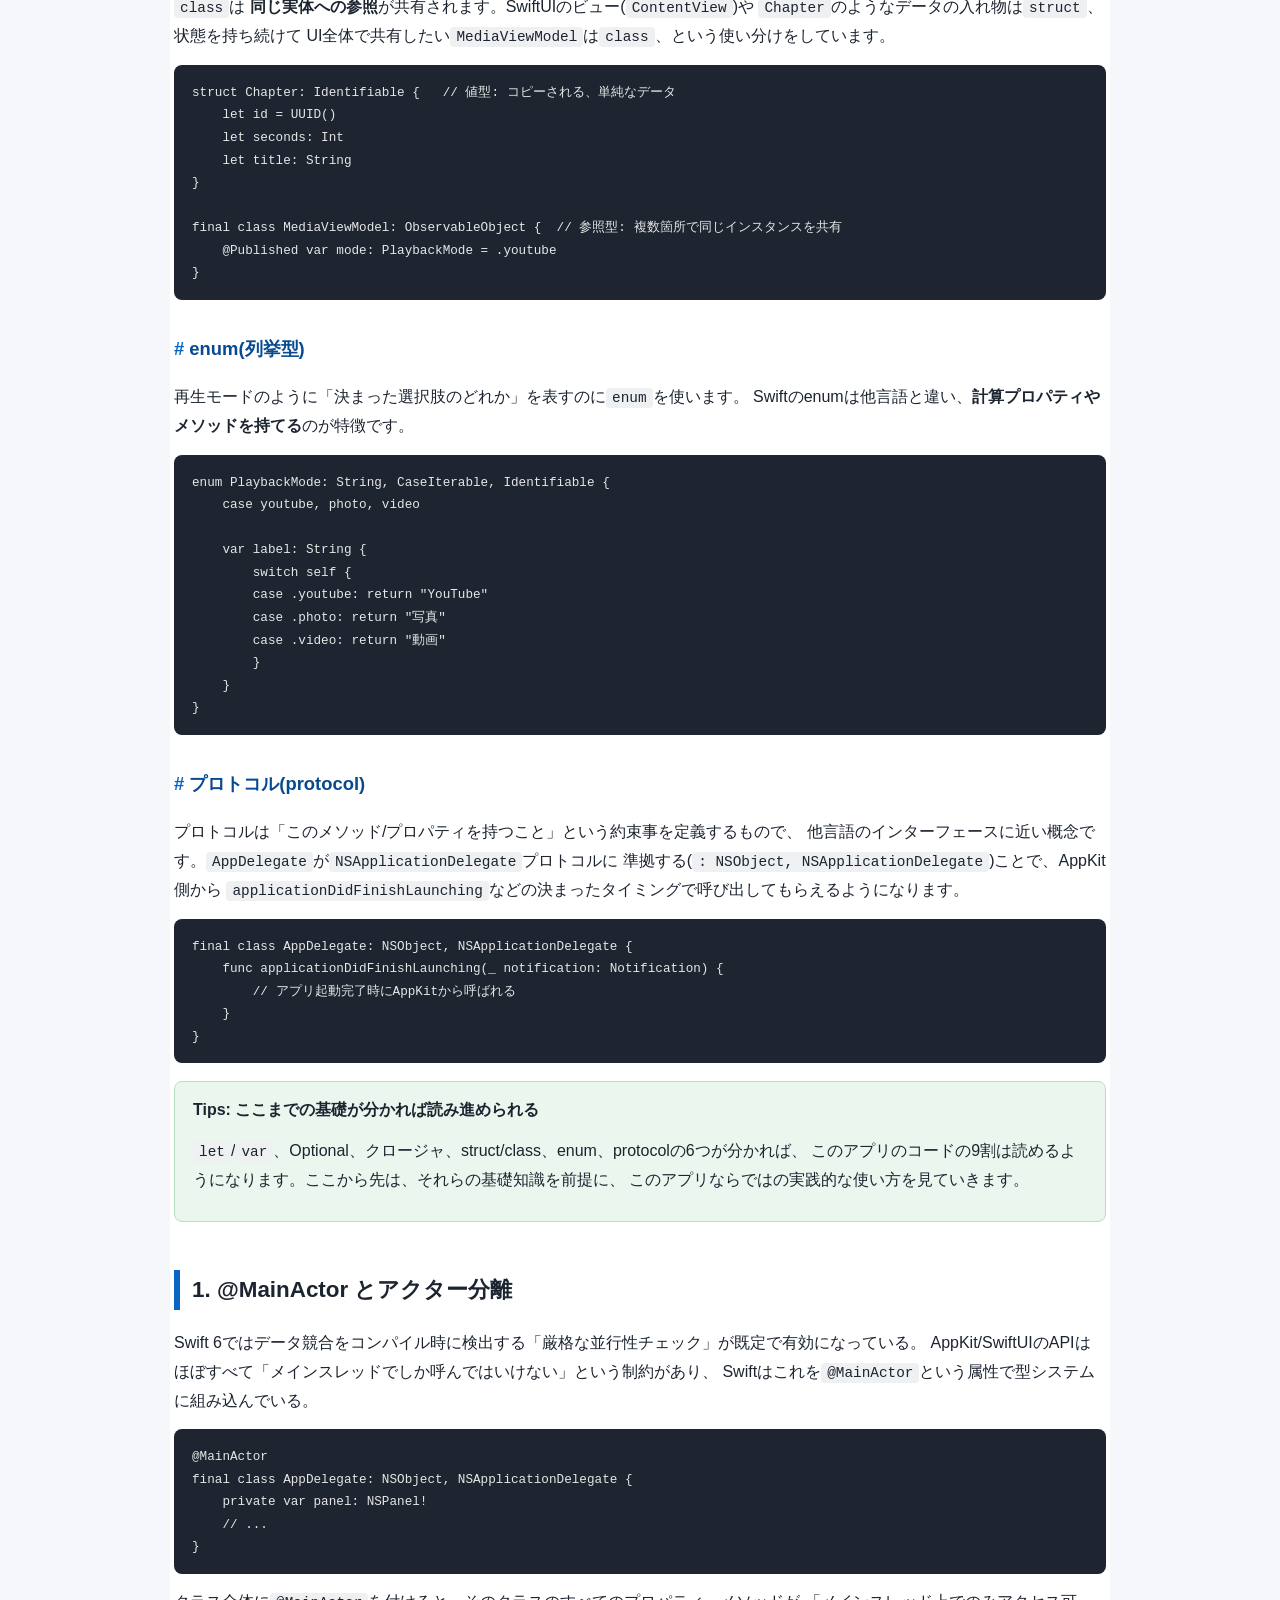
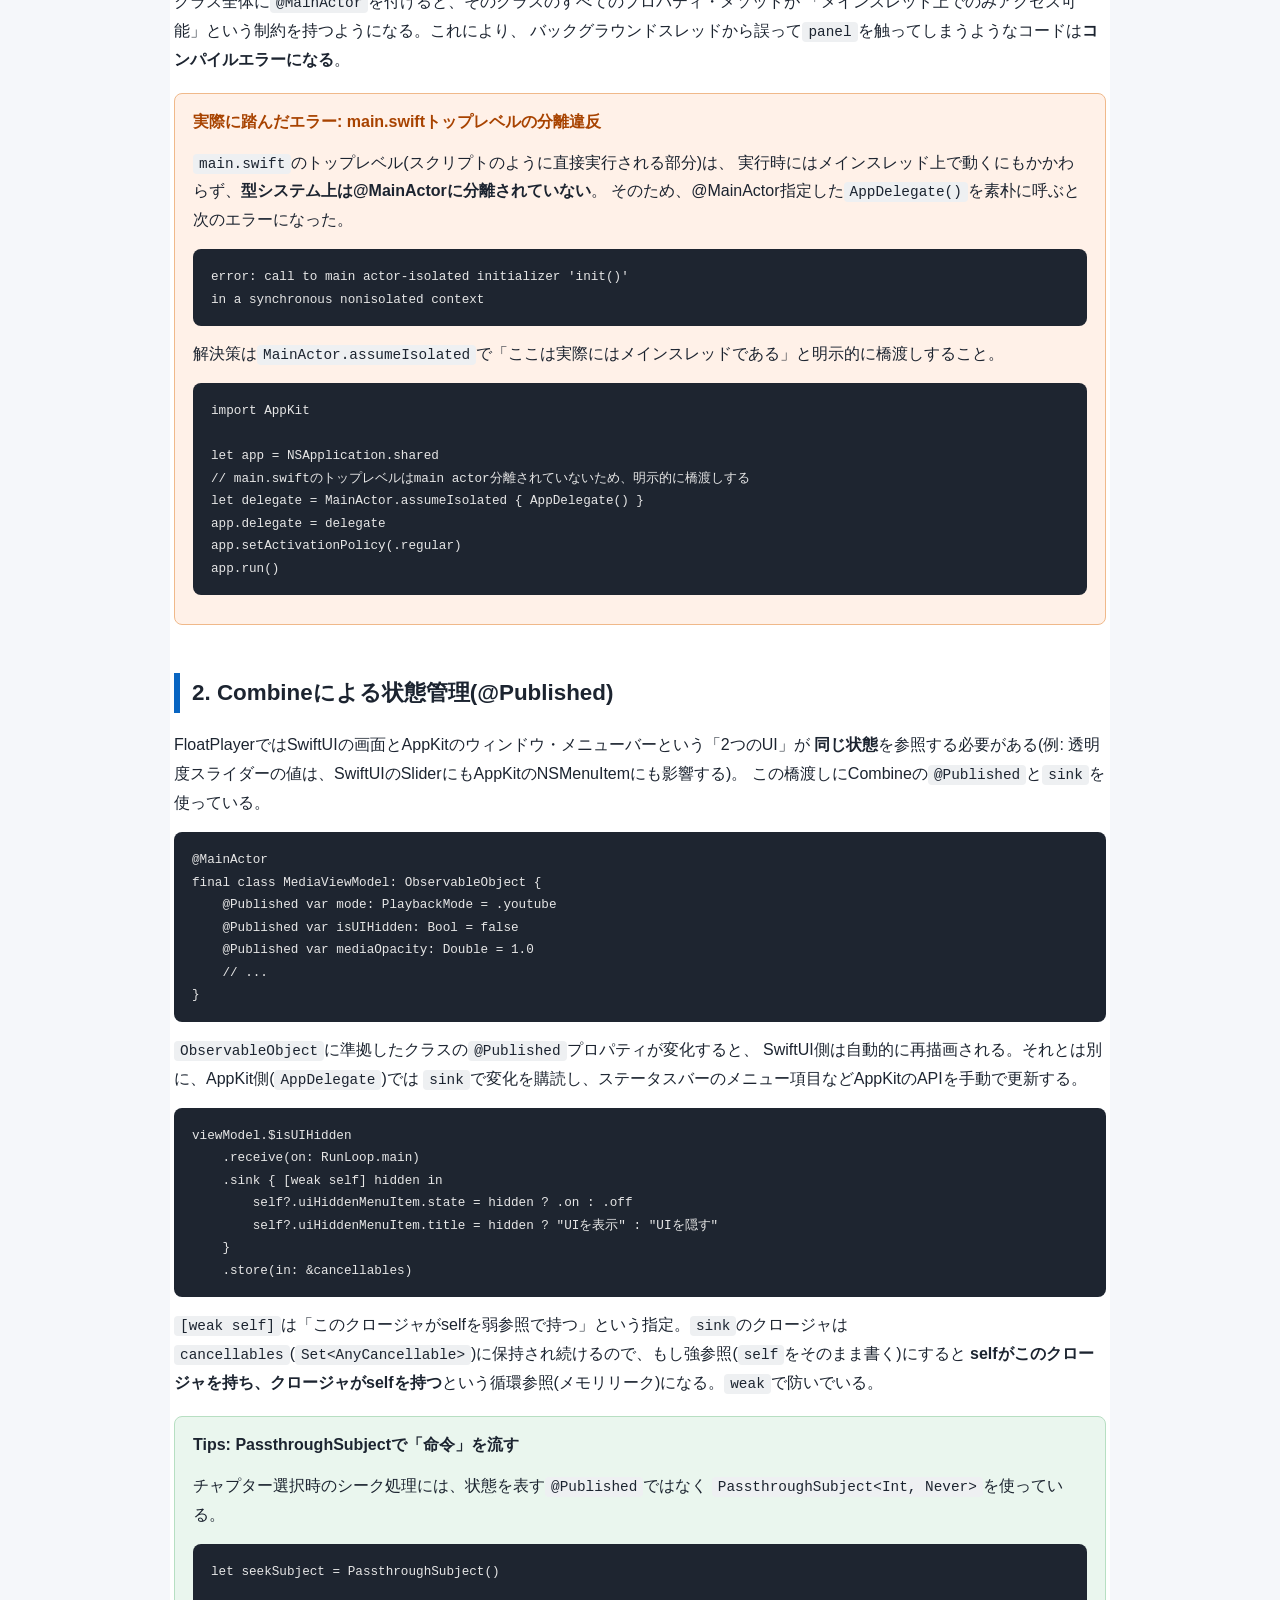
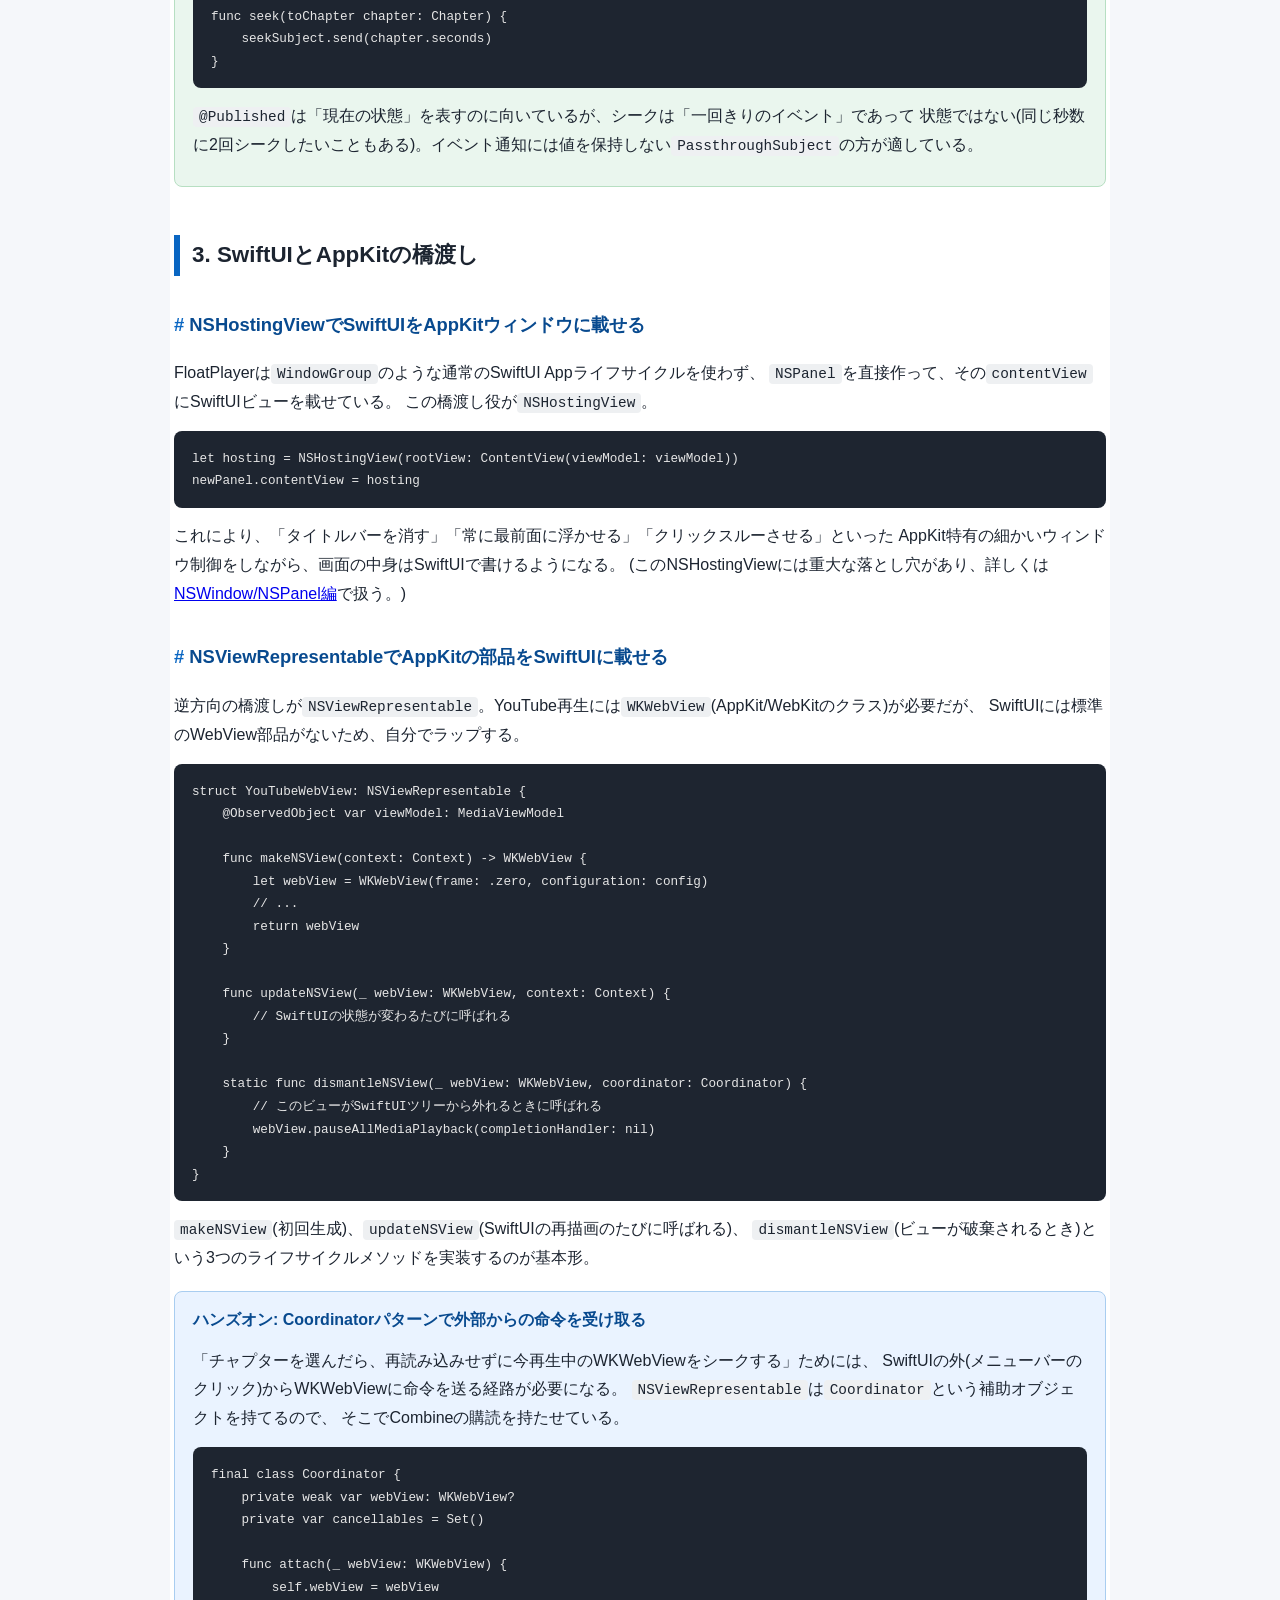
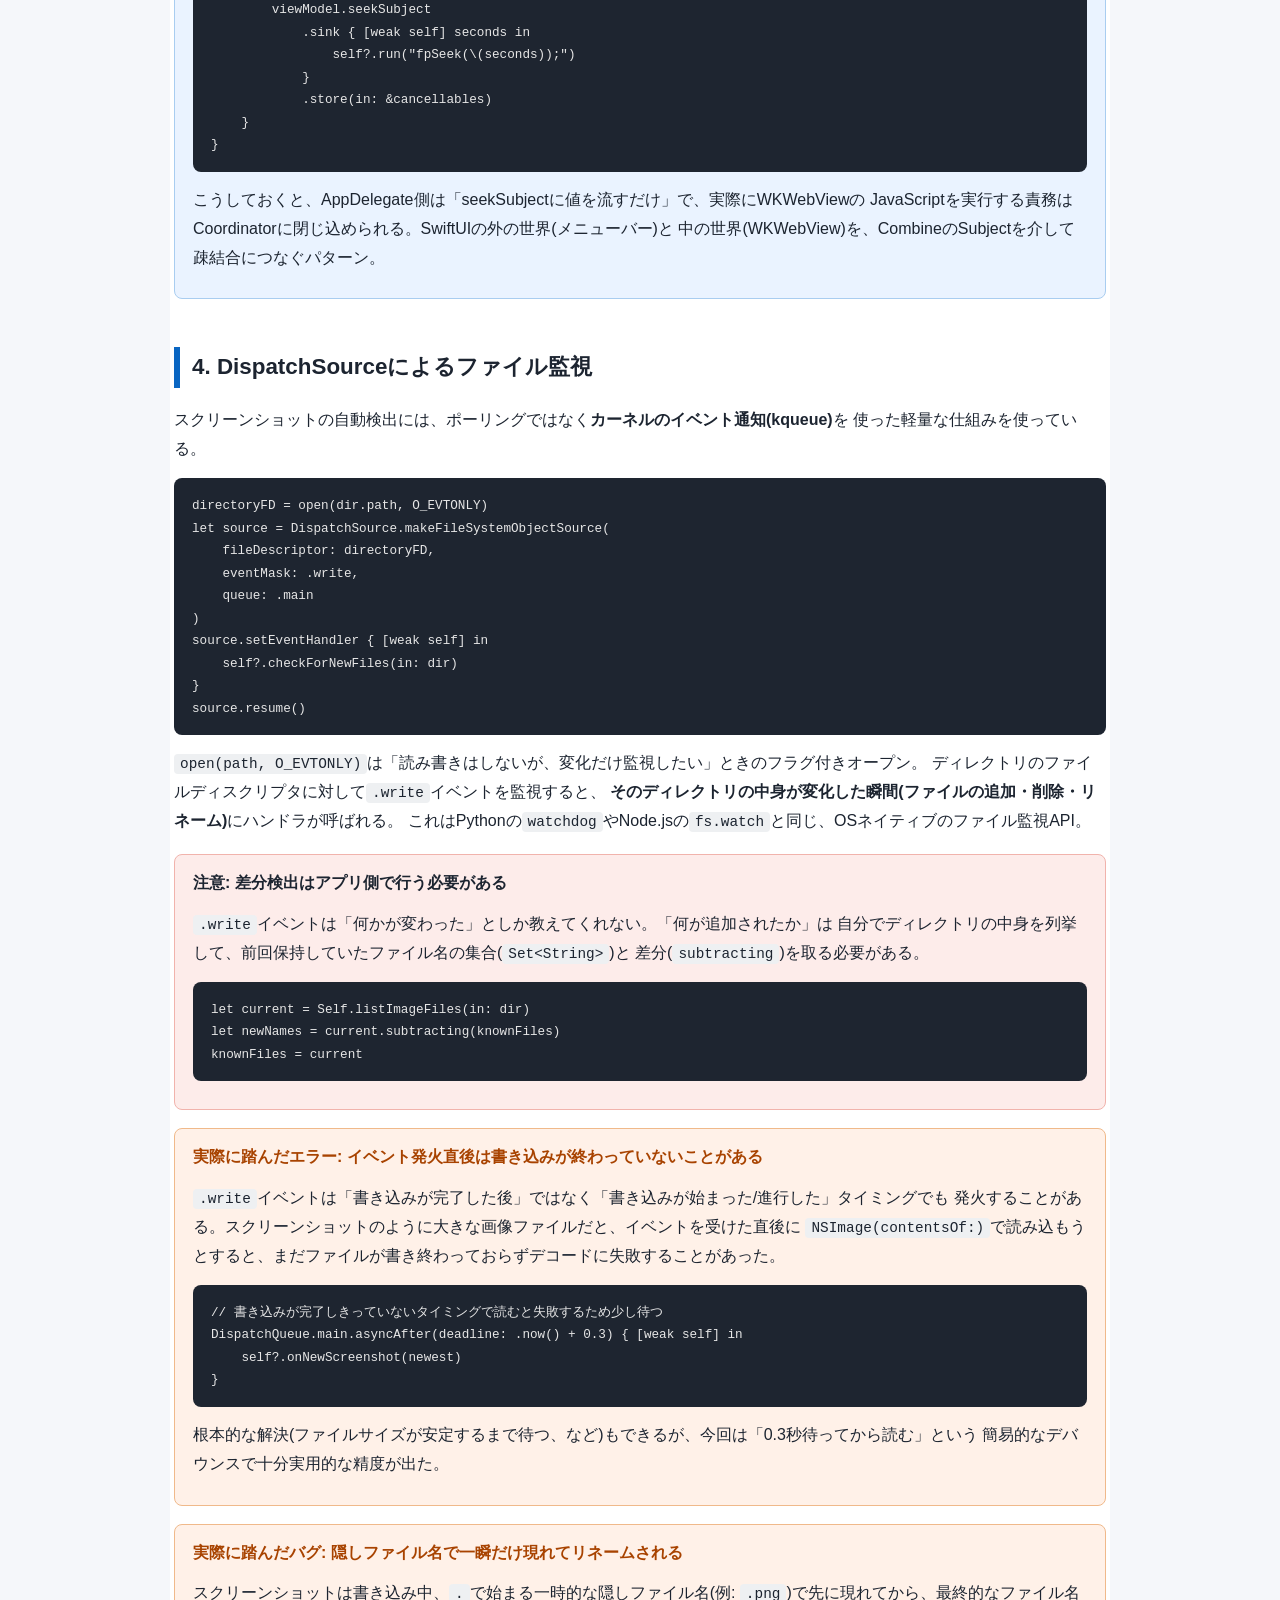
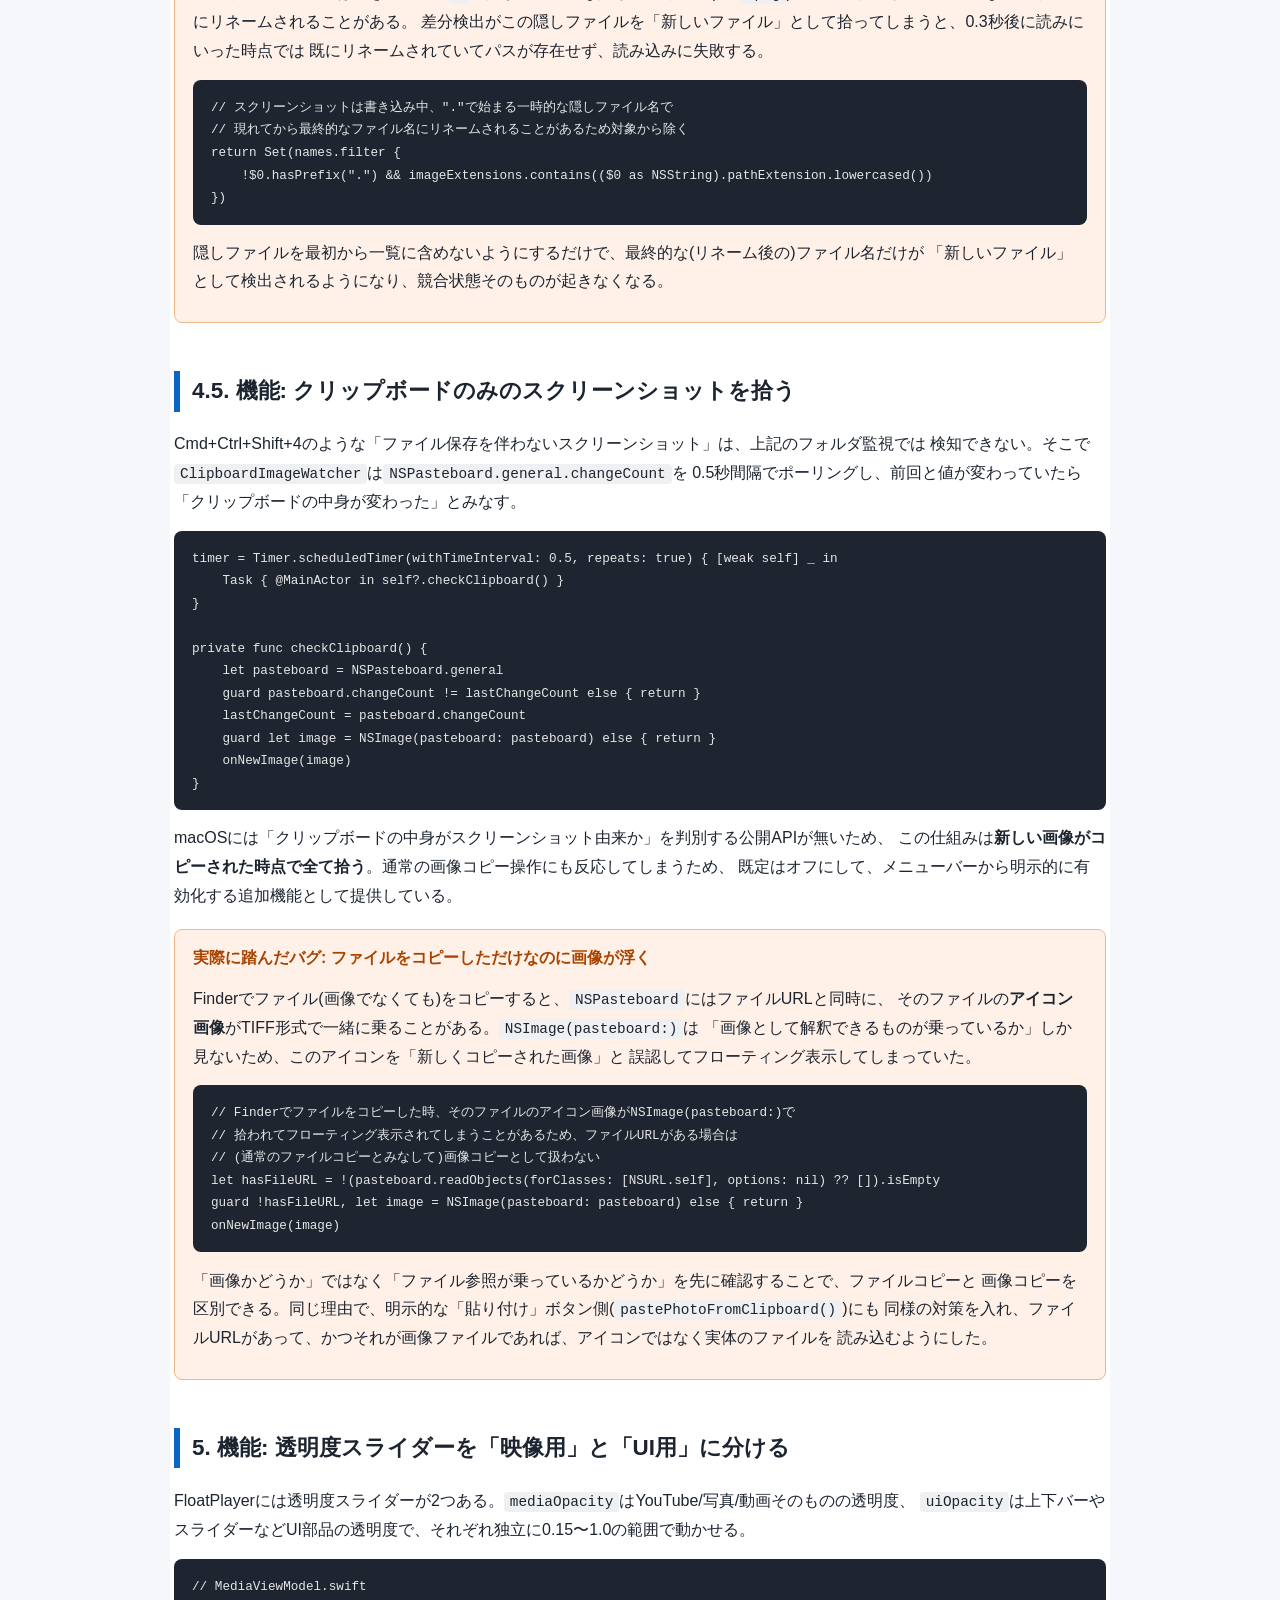
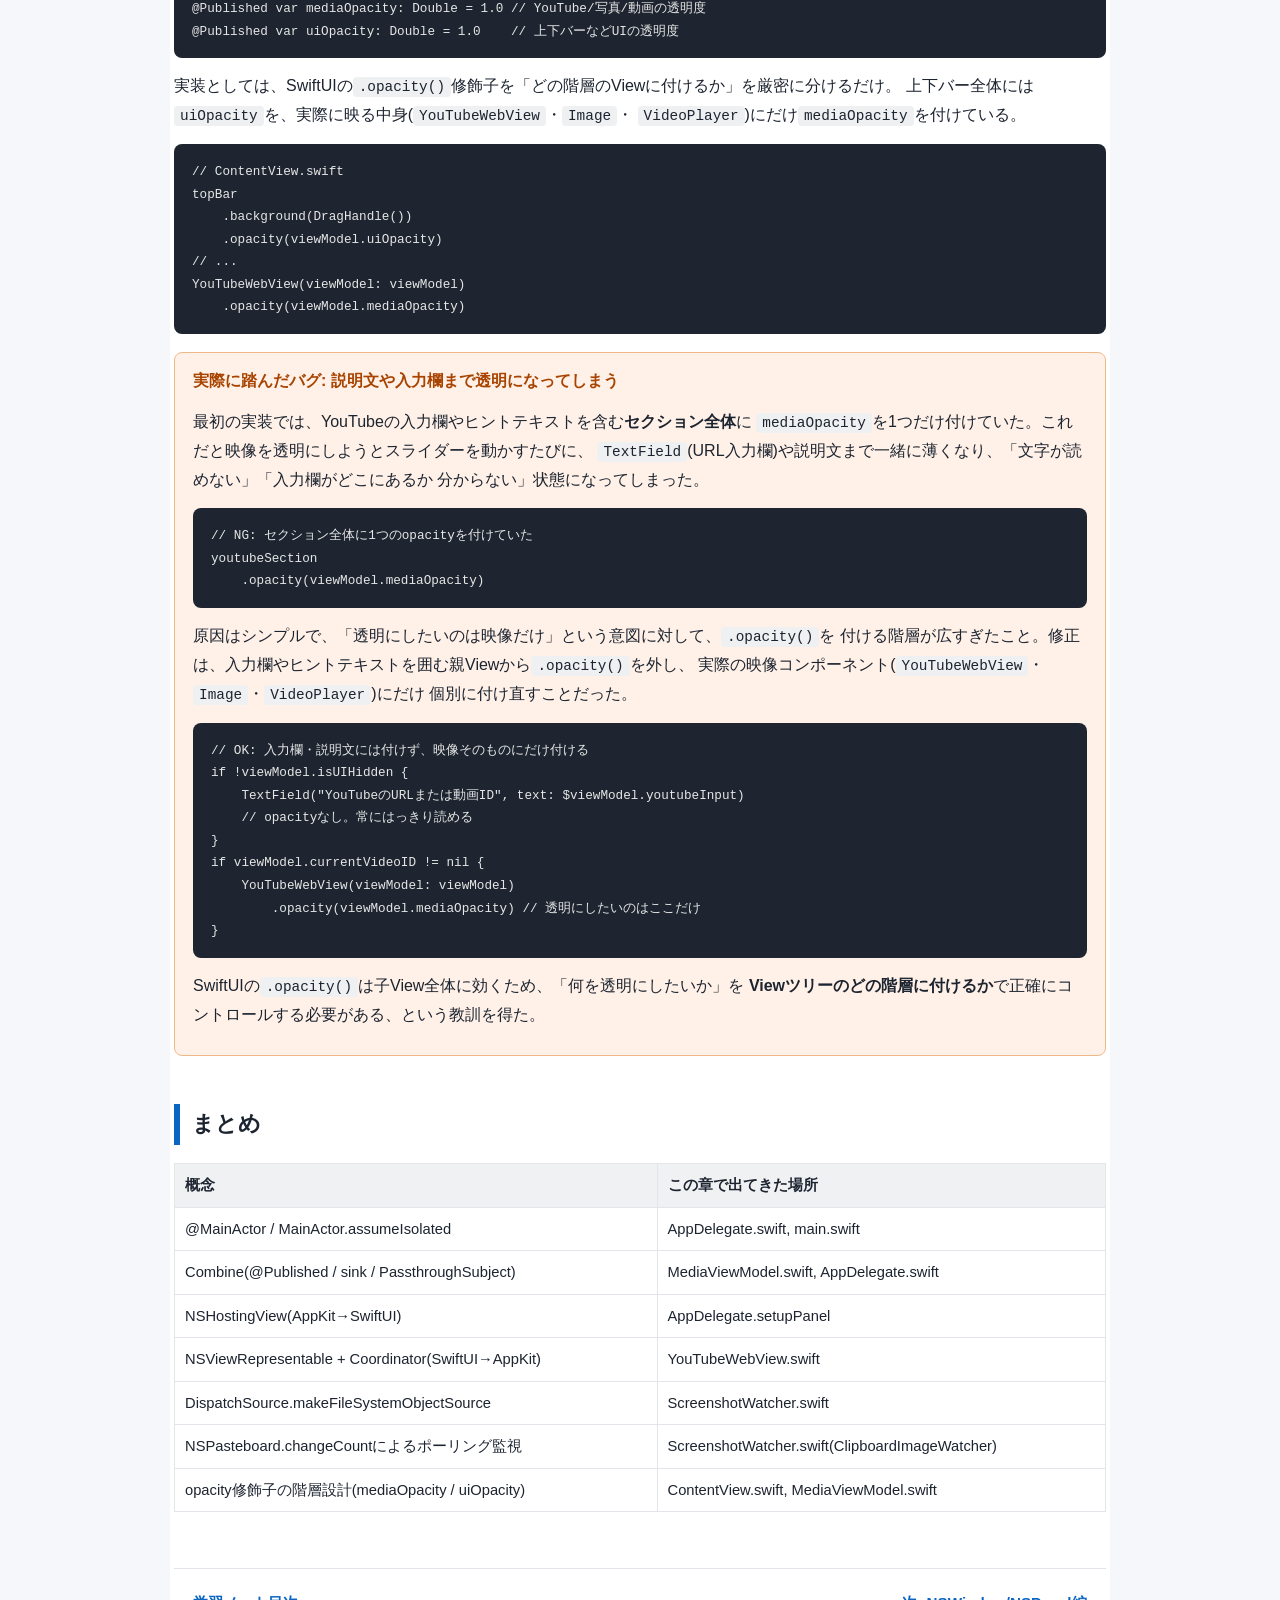
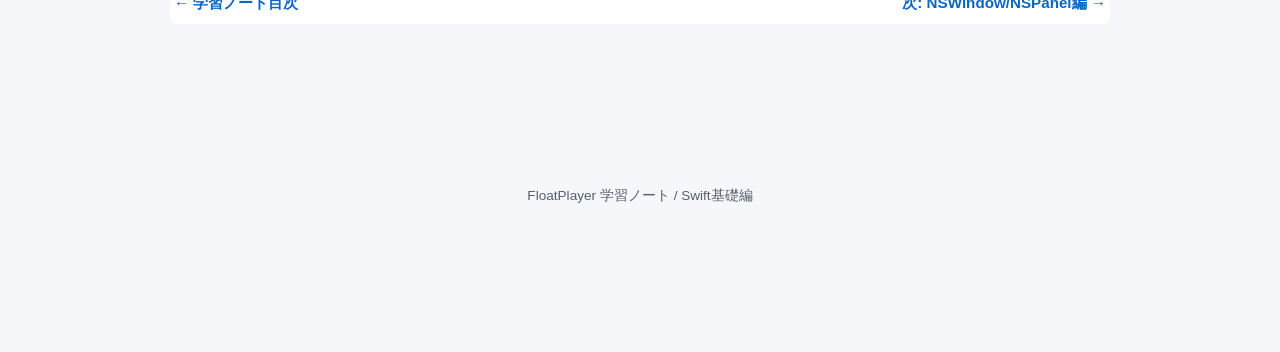
==== commit 4631e6a3: "docs: soften wording in learning-notes Swift basics intro" ====
--- a/docs/learning-notes/01_swift_appkit_fundamentals.html
+++ b/docs/learning-notes/01_swift_appkit_fundamentals.html
@@ -29,7 +29,7 @@
 <h2 style="margin-top:0;">0. Swiftの基礎知識(ざっくり)</h2>
 <p>
   本編に入る前に、このアプリのコードを読むうえで最低限知っておくと楽になるSwiftの基礎を、
-  ごく軽くおさらいします。すでに知っている場合は<a href="#section1">1章</a>まで読み飛ばして構いません。
+  ほんとに軽くだけおさらいします。すでに知っている場合は<a href="#section1">1章</a>まで読み飛ばして構いません。
 </p>
 
 <h3>let と var</h3>
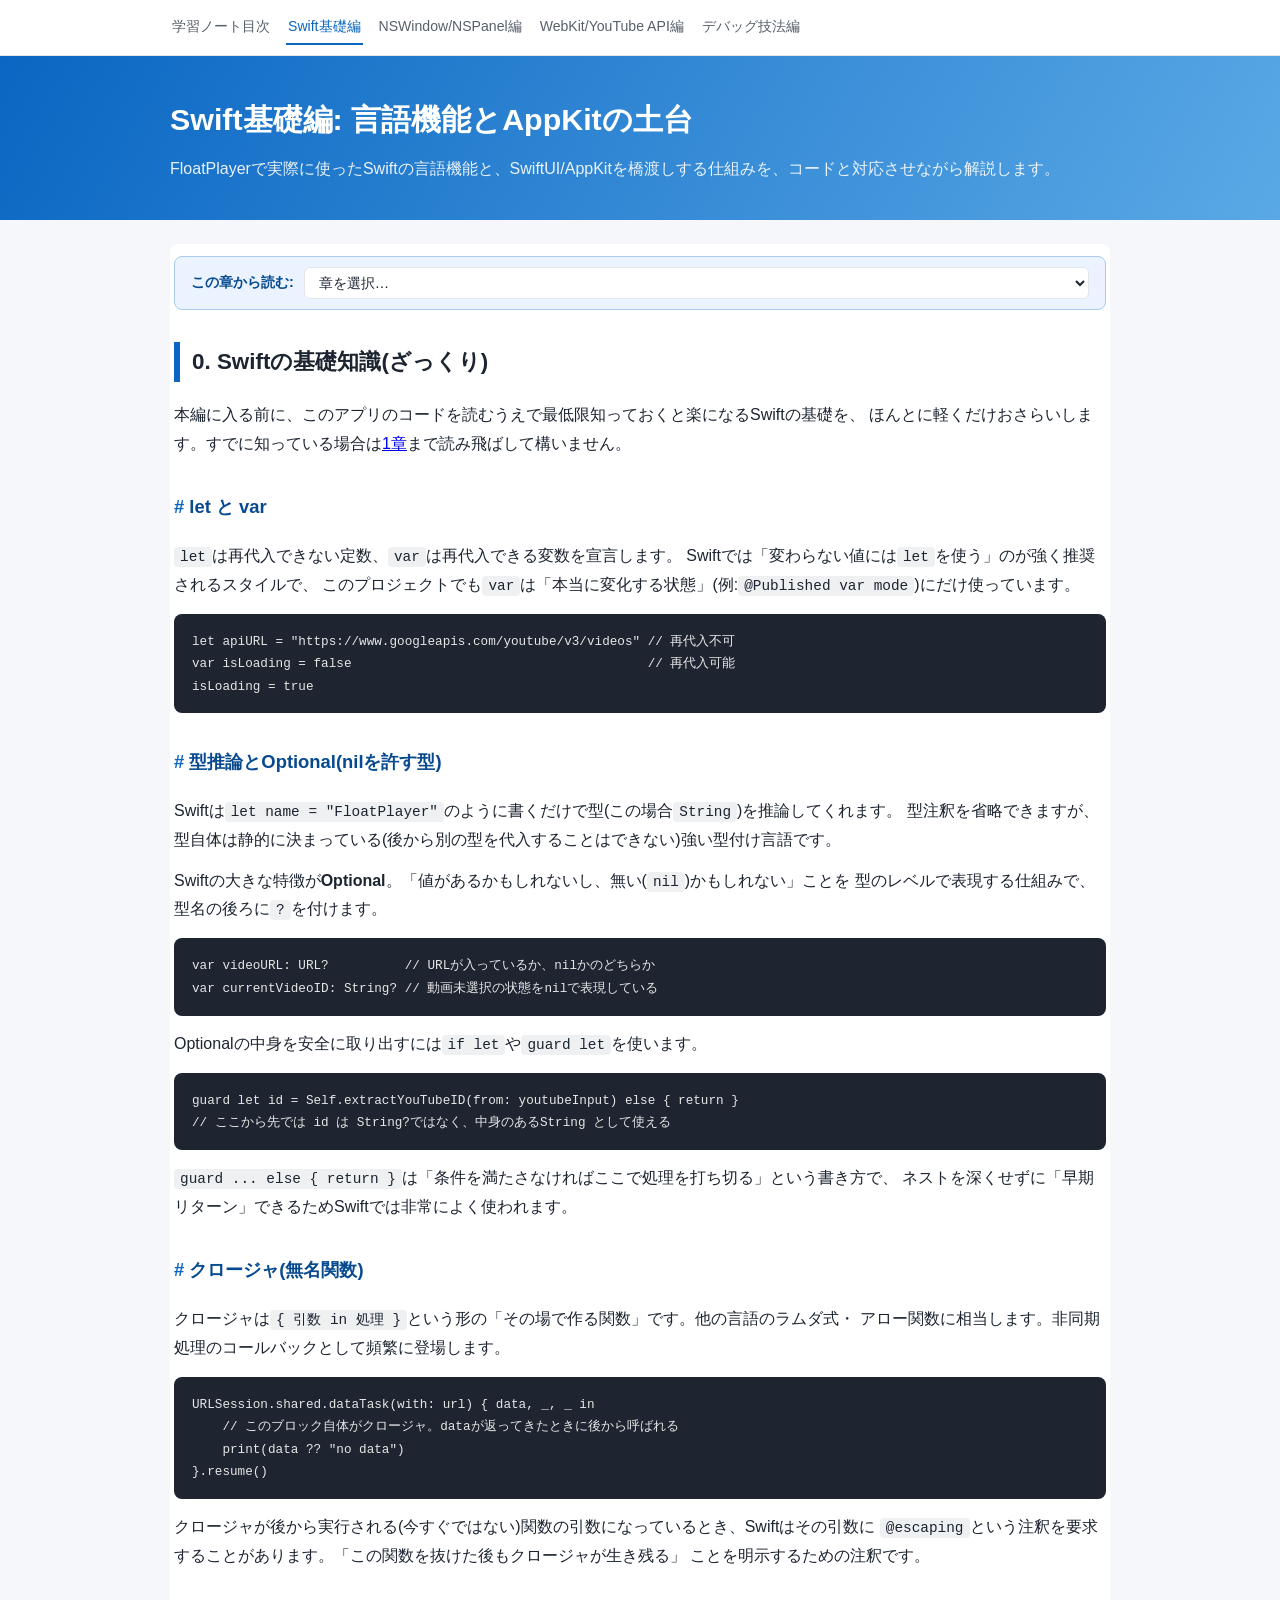
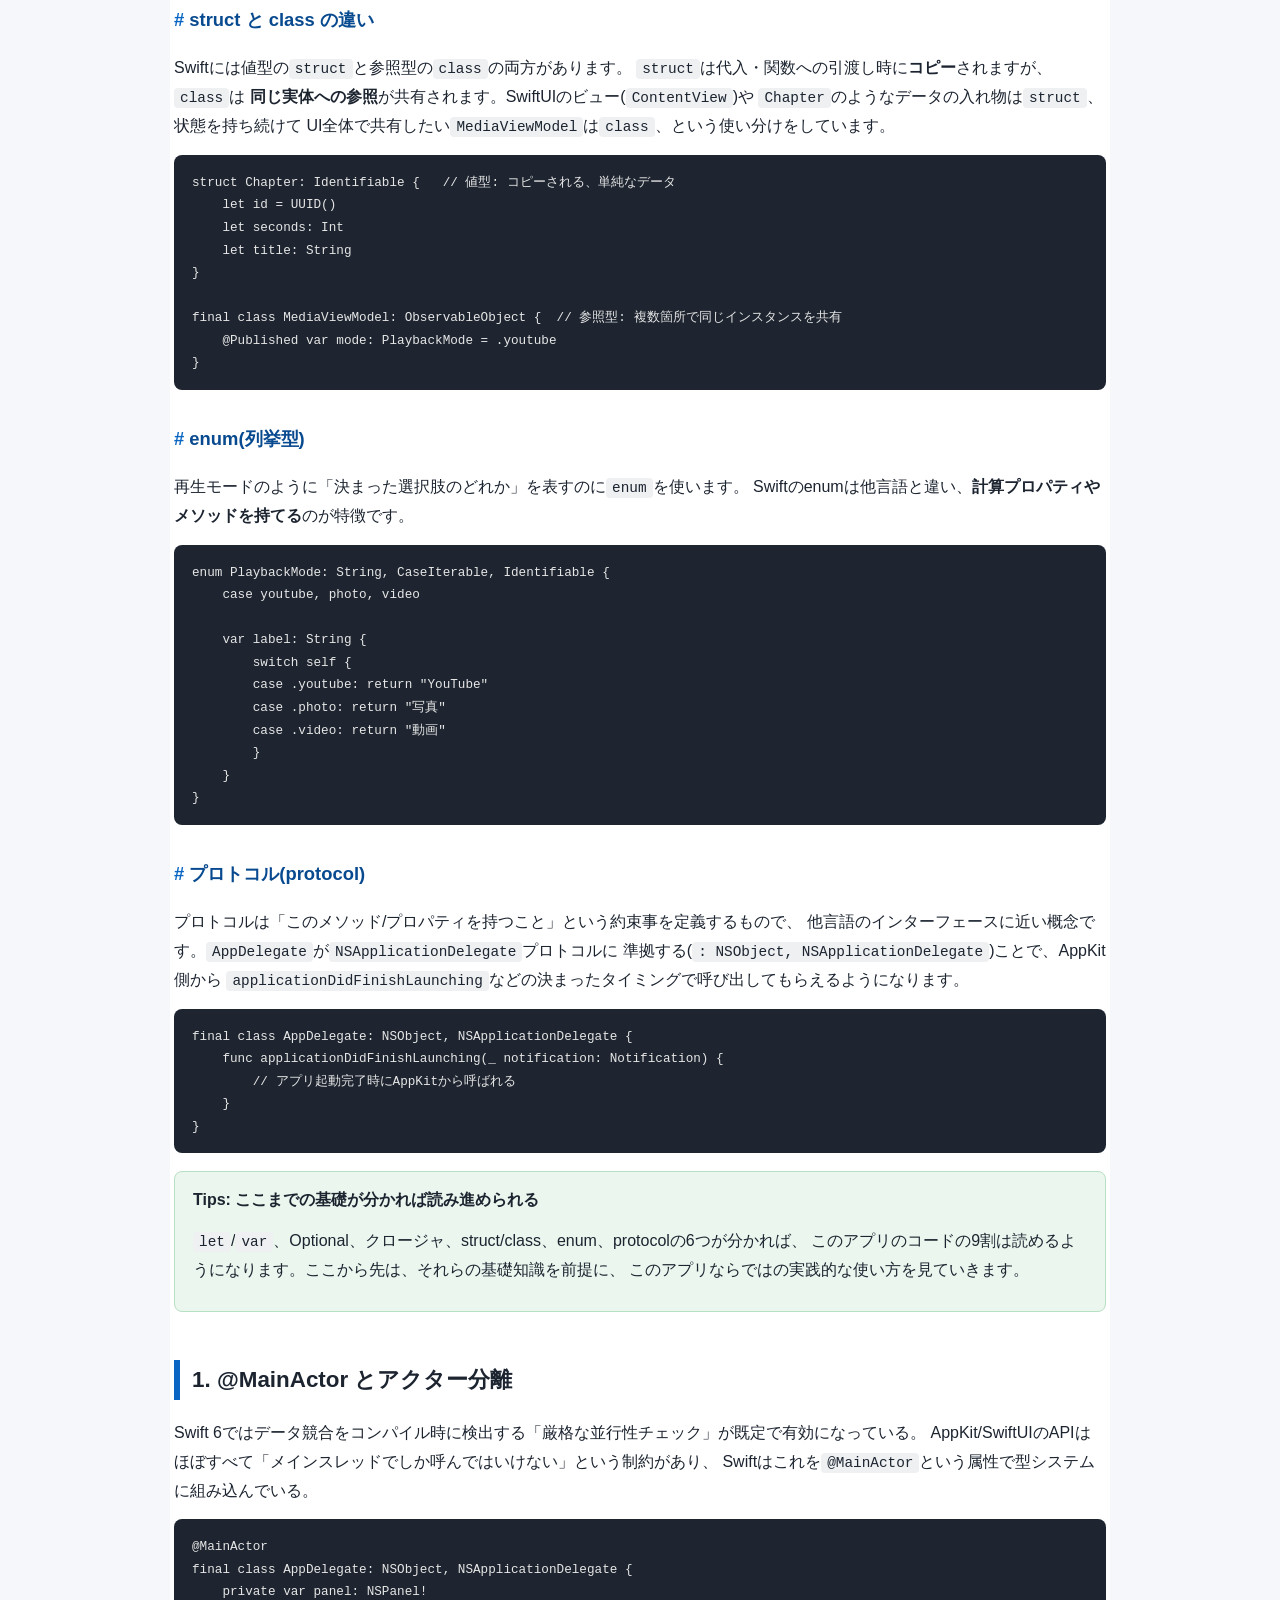
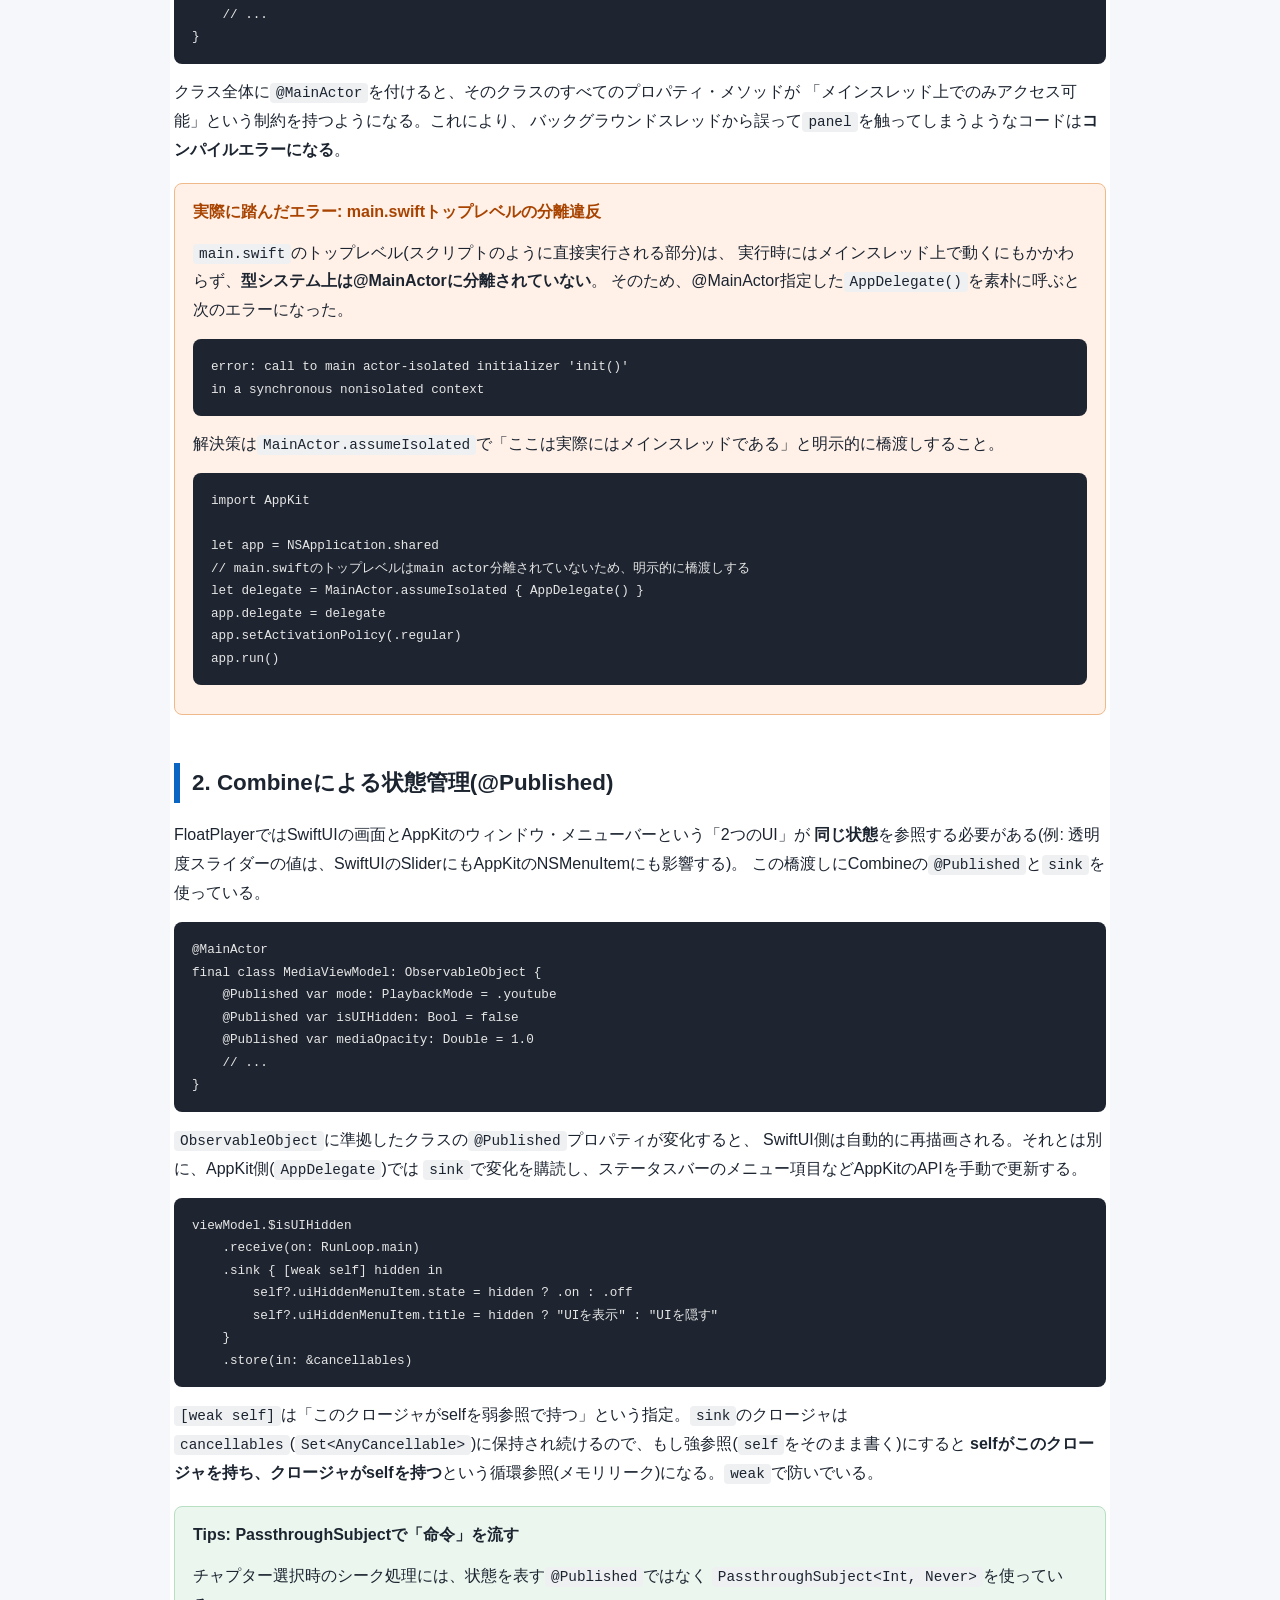
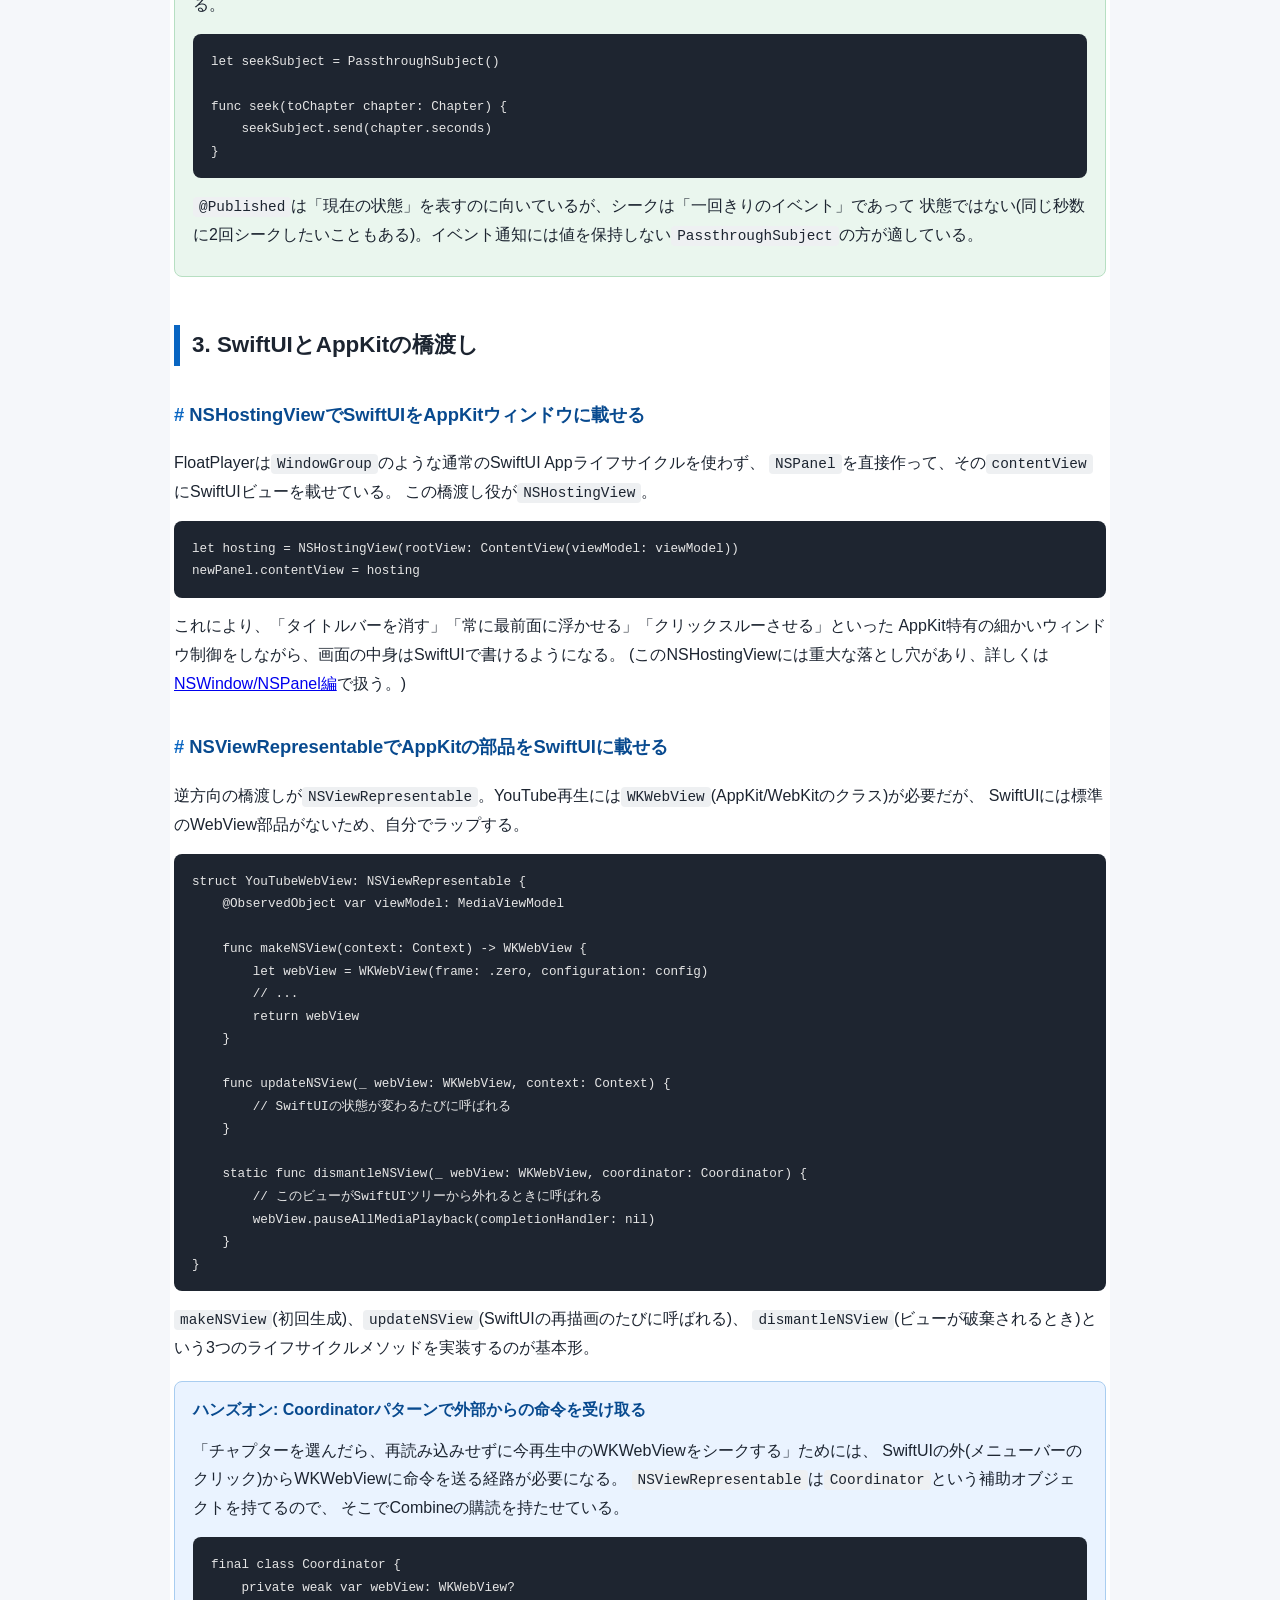
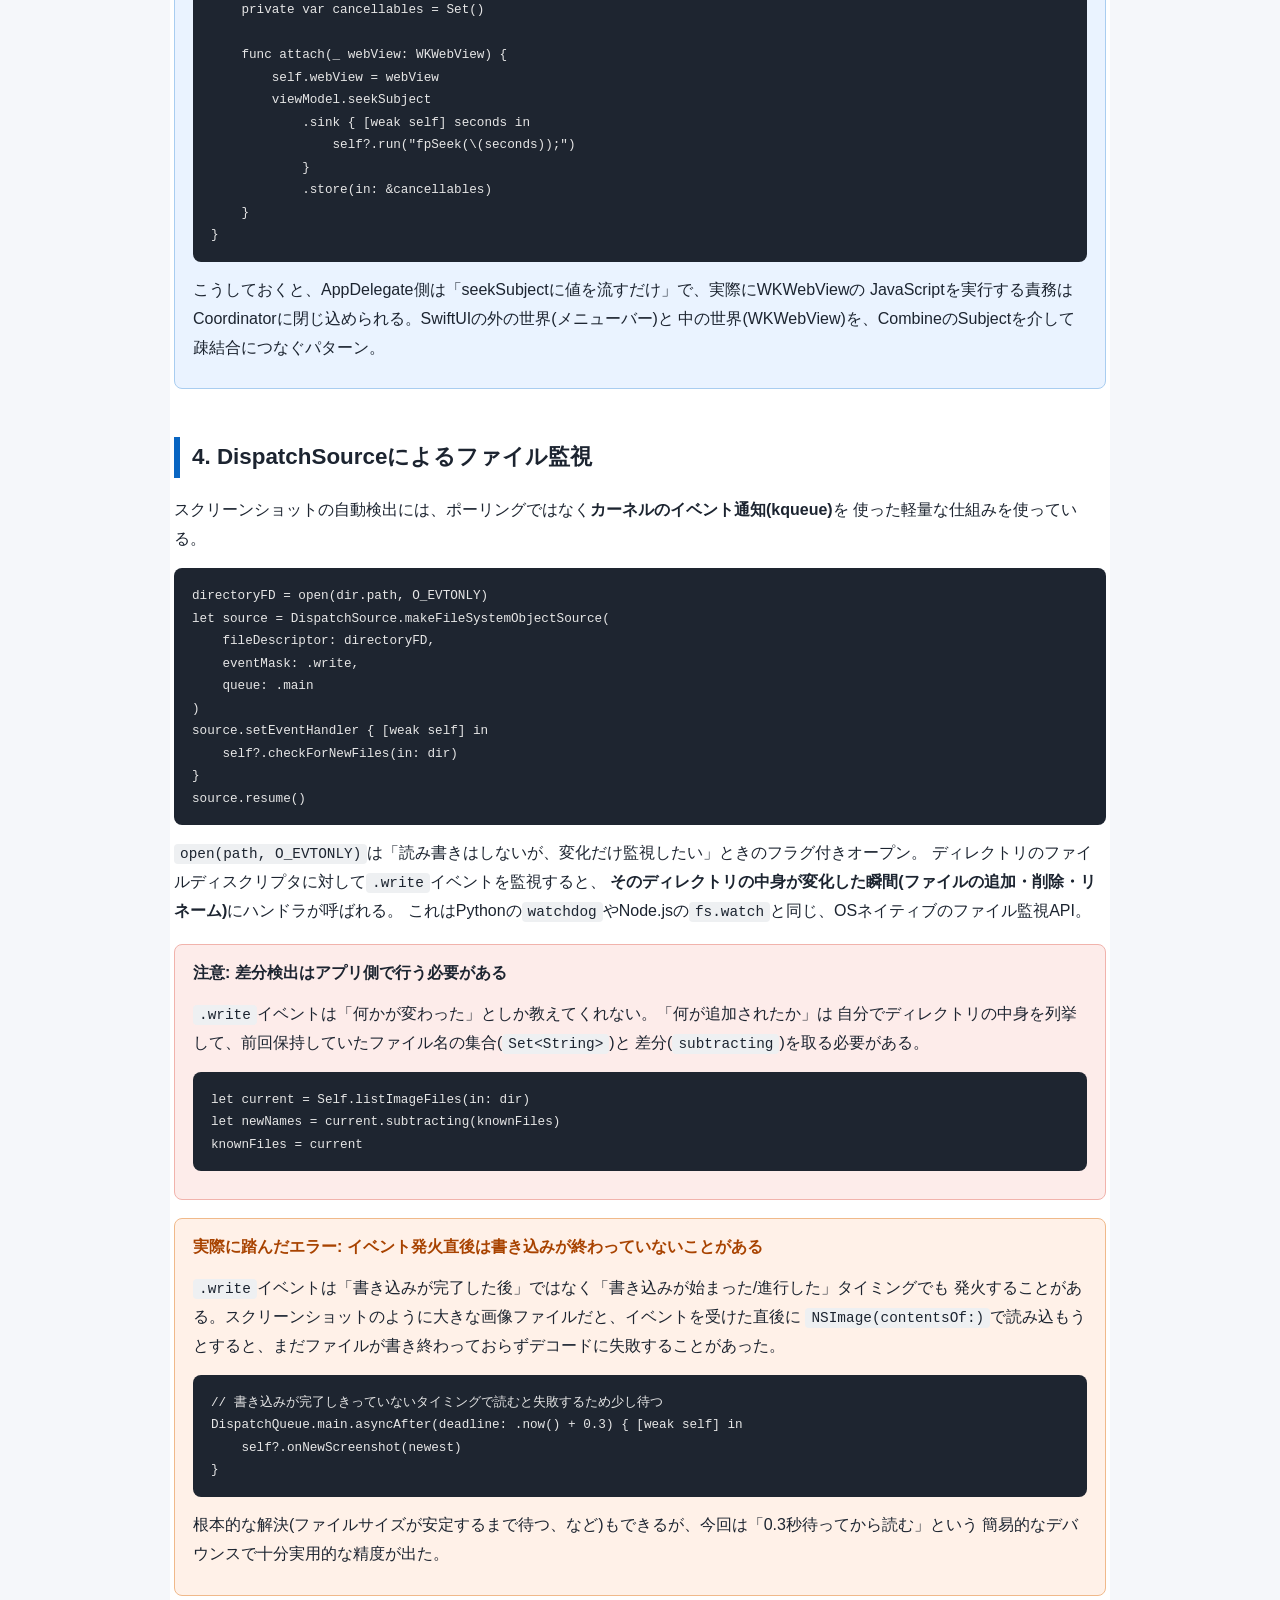
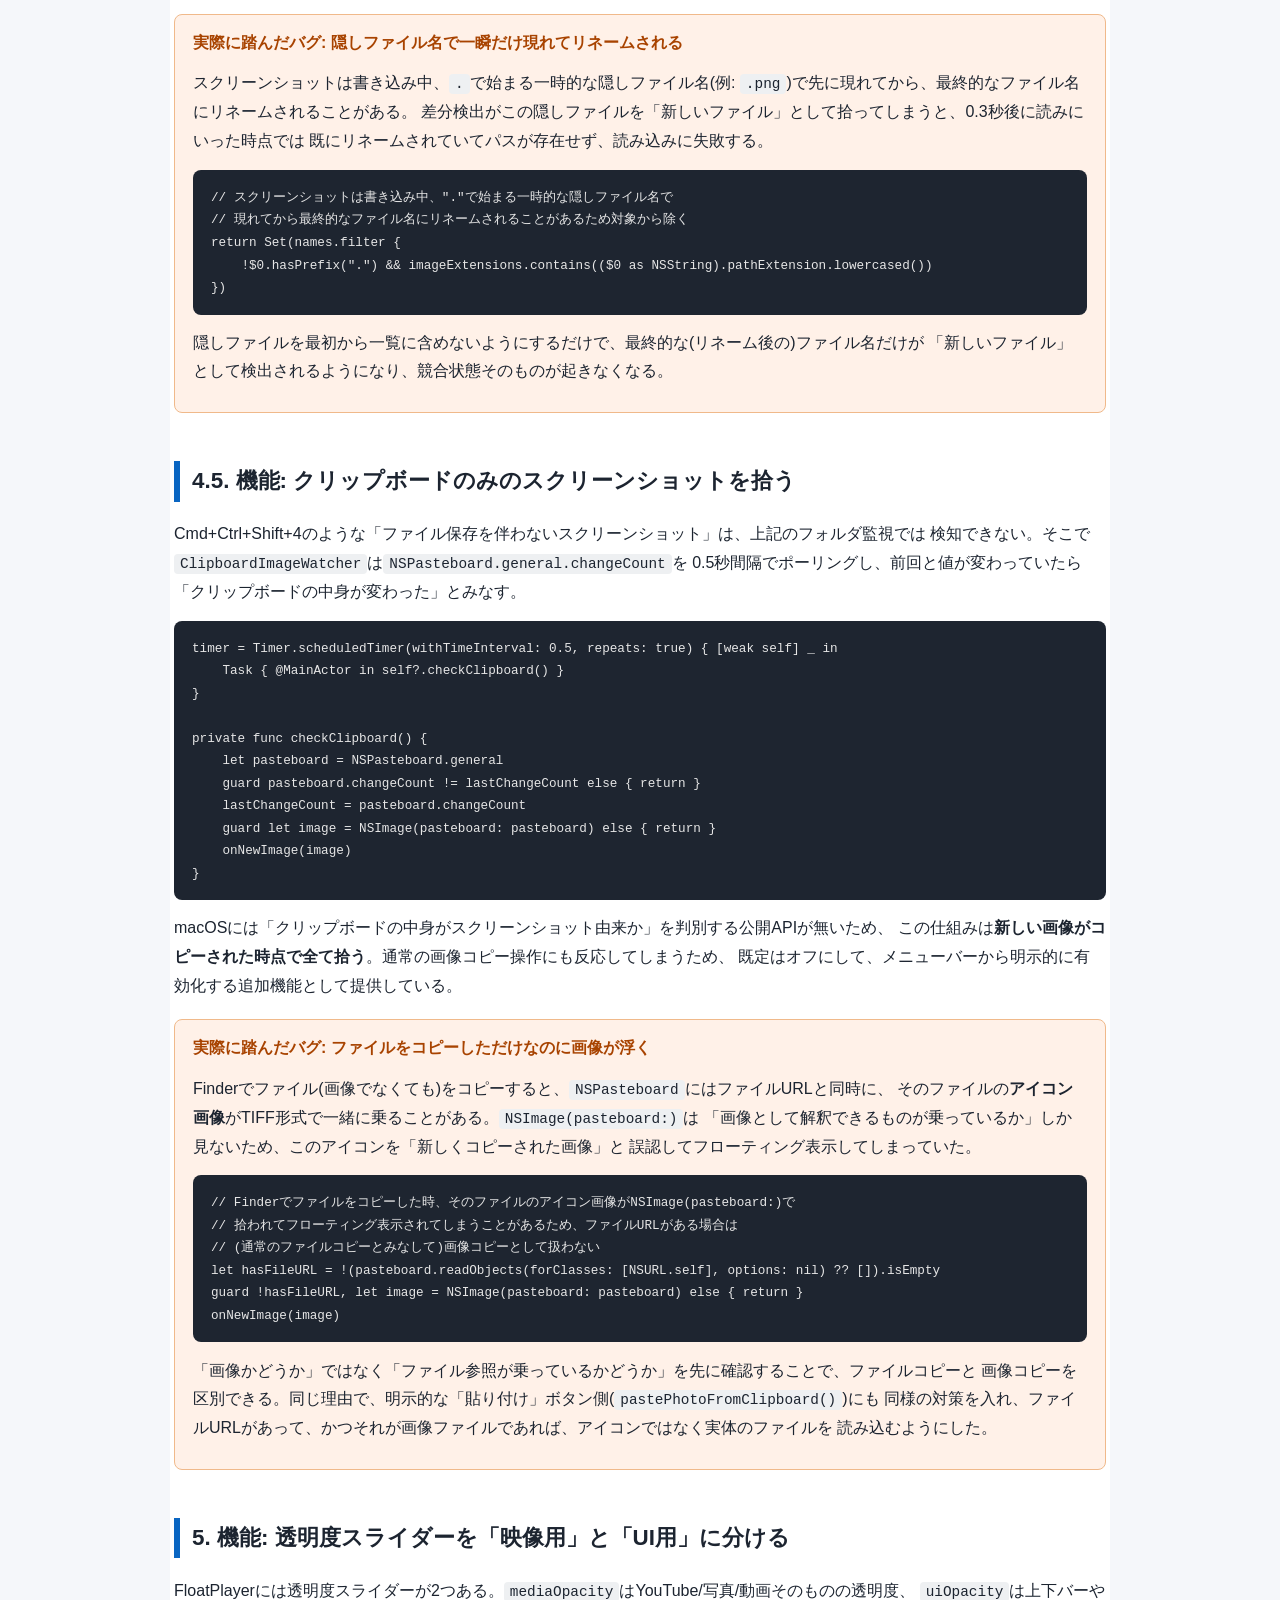
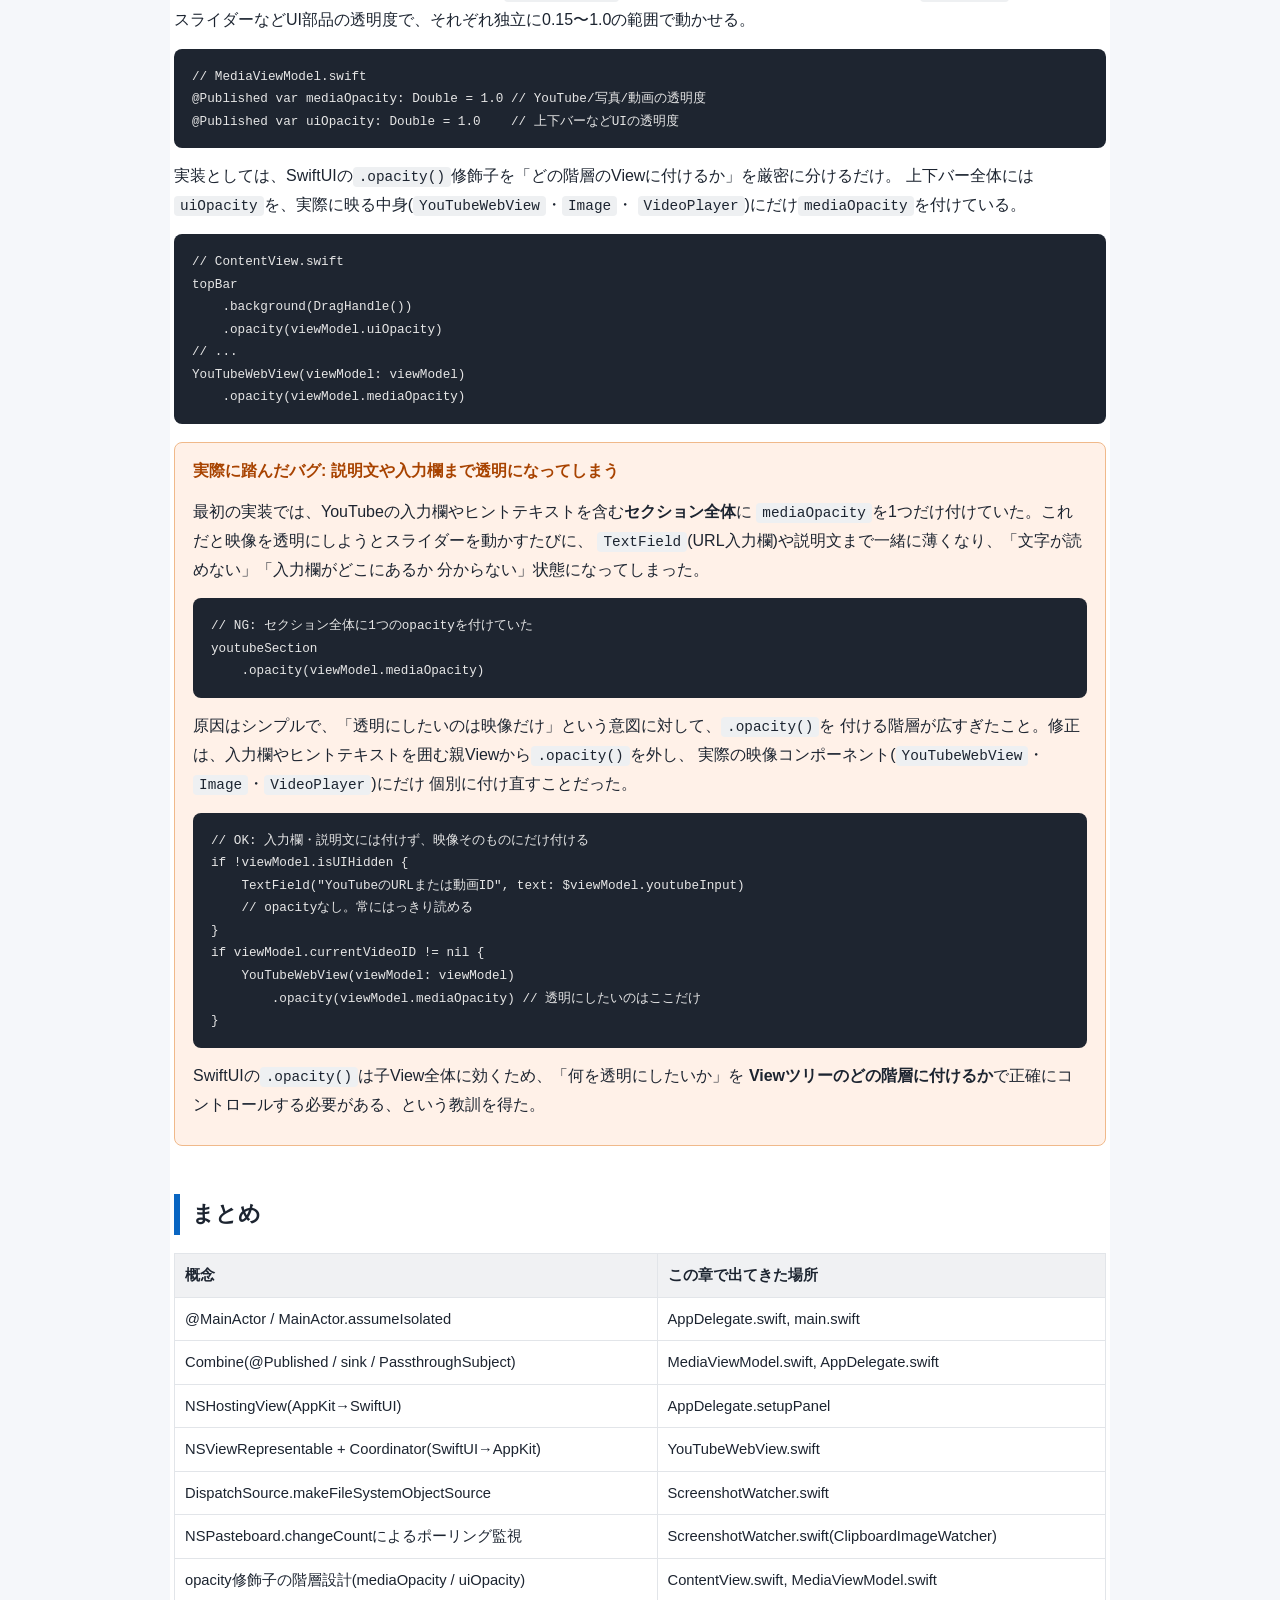
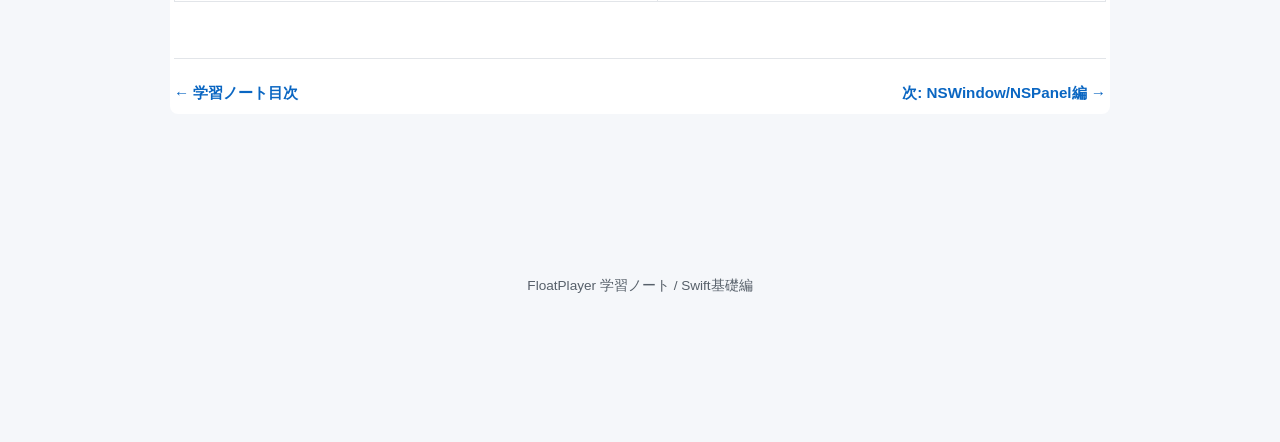
==== commit 969d8ee9: "Add per-page chapter jump dropdown, fix Swift基礎編 card text overflow Each learning-notes page had gro" ====
--- a/docs/learning-notes/01_swift_appkit_fundamentals.html
+++ b/docs/learning-notes/01_swift_appkit_fundamentals.html
@@ -26,10 +26,25 @@
 <div class="layout">
 <main>
 
-<h2 style="margin-top:0;">0. Swiftの基礎知識(ざっくり)</h2>
+<div class="chapter-jump">
+  <label for="chapterSelect">この章から読む:</label>
+  <select id="chapterSelect" onchange="if (this.value) location.hash = this.value;">
+    <option value="">章を選択…</option>
+    <option value="#ch0">0. Swiftの基礎知識(ざっくり)</option>
+    <option value="#ch1">1. @MainActor とアクター分離</option>
+    <option value="#ch2">2. Combineによる状態管理(@Published)</option>
+    <option value="#ch3">3. SwiftUIとAppKitの橋渡し</option>
+    <option value="#ch4">4. DispatchSourceによるファイル監視</option>
+    <option value="#ch4-5">4.5. 機能: クリップボードのみのスクリーンショットを拾う</option>
+    <option value="#ch5">5. 機能: 透明度スライダーを「映像用」と「UI用」に分ける</option>
+    <option value="#summary">まとめ</option>
+  </select>
+</div>
+
+<h2 id="ch0" style="margin-top:0;">0. Swiftの基礎知識(ざっくり)</h2>
 <p>
   本編に入る前に、このアプリのコードを読むうえで最低限知っておくと楽になるSwiftの基礎を、
-  ほんとに軽くだけおさらいします。すでに知っている場合は<a href="#section1">1章</a>まで読み飛ばして構いません。
+  ほんとに軽くだけおさらいします。すでに知っている場合は<a href="#ch1">1章</a>まで読み飛ばして構いません。
 </p>
 
 <h3>let と var</h3>
@@ -135,7 +150,7 @@
   </p>
 </div>
 
-<h2 id="section1">1. @MainActor とアクター分離</h2>
+<h2 id="ch1">1. @MainActor とアクター分離</h2>
 <p>
   Swift 6ではデータ競合をコンパイル時に検出する「厳格な並行性チェック」が既定で有効になっている。
   AppKit/SwiftUIのAPIはほぼすべて「メインスレッドでしか呼んではいけない」という制約があり、
@@ -172,7 +187,7 @@
 app.run()</code></pre>
 </div>
 
-<h2>2. Combineによる状態管理(@Published)</h2>
+<h2 id="ch2">2. Combineによる状態管理(@Published)</h2>
 <p>
   FloatPlayerではSwiftUIの画面とAppKitのウィンドウ・メニューバーという「2つのUI」が
   <b>同じ状態</b>を参照する必要がある(例: 透明度スライダーの値は、SwiftUIのSliderにもAppKitのNSMenuItemにも影響する)。
@@ -220,7 +235,7 @@
   </p>
 </div>
 
-<h2>3. SwiftUIとAppKitの橋渡し</h2>
+<h2 id="ch3">3. SwiftUIとAppKitの橋渡し</h2>
 <h3>NSHostingViewでSwiftUIをAppKitウィンドウに載せる</h3>
 <p>
   FloatPlayerは<code>WindowGroup</code>のような通常のSwiftUI Appライフサイクルを使わず、
@@ -291,7 +306,7 @@
   </p>
 </div>
 
-<h2>4. DispatchSourceによるファイル監視</h2>
+<h2 id="ch4">4. DispatchSourceによるファイル監視</h2>
 <p>
   スクリーンショットの自動検出には、ポーリングではなく<b>カーネルのイベント通知(kqueue)</b>を
   使った軽量な仕組みを使っている。
@@ -361,7 +376,7 @@
   </p>
 </div>
 
-<h2>4.5. 機能: クリップボードのみのスクリーンショットを拾う</h2>
+<h2 id="ch4-5">4.5. 機能: クリップボードのみのスクリーンショットを拾う</h2>
 <p>
   Cmd+Ctrl+Shift+4のような「ファイル保存を伴わないスクリーンショット」は、上記のフォルダ監視では
   検知できない。そこで<code>ClipboardImageWatcher</code>は<code>NSPasteboard.general.changeCount</code>を
@@ -406,7 +421,7 @@
   </p>
 </div>
 
-<h2>5. 機能: 透明度スライダーを「映像用」と「UI用」に分ける</h2>
+<h2 id="ch5">5. 機能: 透明度スライダーを「映像用」と「UI用」に分ける</h2>
 <p>
   FloatPlayerには透明度スライダーが2つある。<code>mediaOpacity</code>はYouTube/写真/動画そのものの透明度、
   <code>uiOpacity</code>は上下バーやスライダーなどUI部品の透明度で、それぞれ独立に0.15〜1.0の範囲で動かせる。
@@ -459,7 +474,7 @@
   </p>
 </div>
 
-<h2>まとめ</h2>
+<h2 id="summary">まとめ</h2>
 <div class="table-scroll"><table>
 <tr><th>概念</th><th>この章で出てきた場所</th></tr>
 <tr><td>@MainActor / MainActor.assumeIsolated</td><td>AppDelegate.swift, main.swift</td></tr>
--- a/docs/learning-notes/style.css
+++ b/docs/learning-notes/style.css
@@ -264,6 +264,39 @@
   margin: 0;
   color: var(--color-muted);
   font-size: 0.9rem;
+  /* 長い英語識別子(NSHostingView/NSViewRepresentableなど)が
+     カードの幅を超えて枠からはみ出すことがあったため、必要なら途中でも折り返す */
+  overflow-wrap: break-word;
+  word-break: break-word;
+}
+
+.chapter-jump {
+  display: flex;
+  align-items: center;
+  gap: 10px;
+  background: var(--color-accent-bg);
+  border: 1px solid #a9cdf0;
+  border-radius: var(--radius);
+  padding: 10px 16px;
+  margin: 4px 0 32px;
+  font-size: 0.9rem;
+}
+
+.chapter-jump label {
+  color: var(--color-primary-dark);
+  font-weight: bold;
+  white-space: nowrap;
+}
+
+.chapter-jump select {
+  flex: 1;
+  min-width: 0;
+  padding: 6px 10px;
+  border-radius: 6px;
+  border: 1px solid var(--color-border);
+  background: #fff;
+  color: var(--color-text);
+  font-size: 0.9rem;
 }
 
 footer.page-footer {
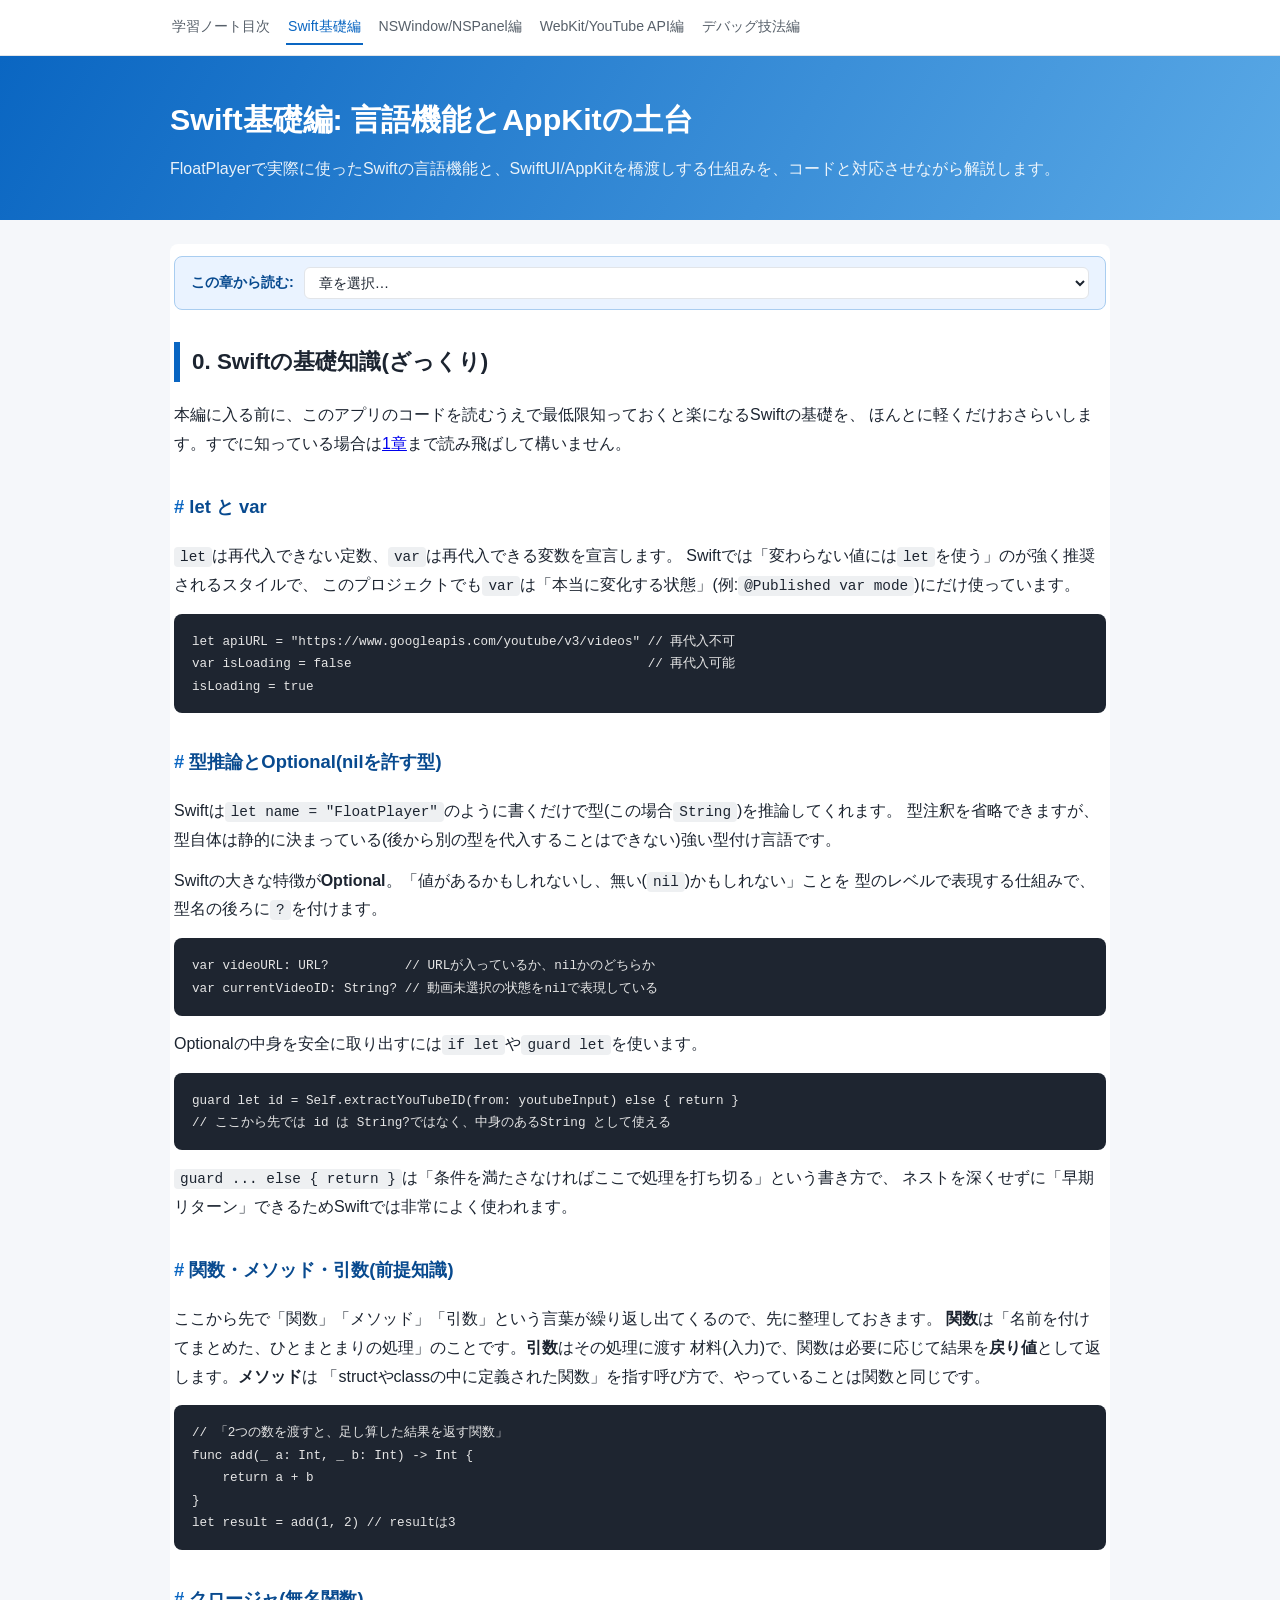
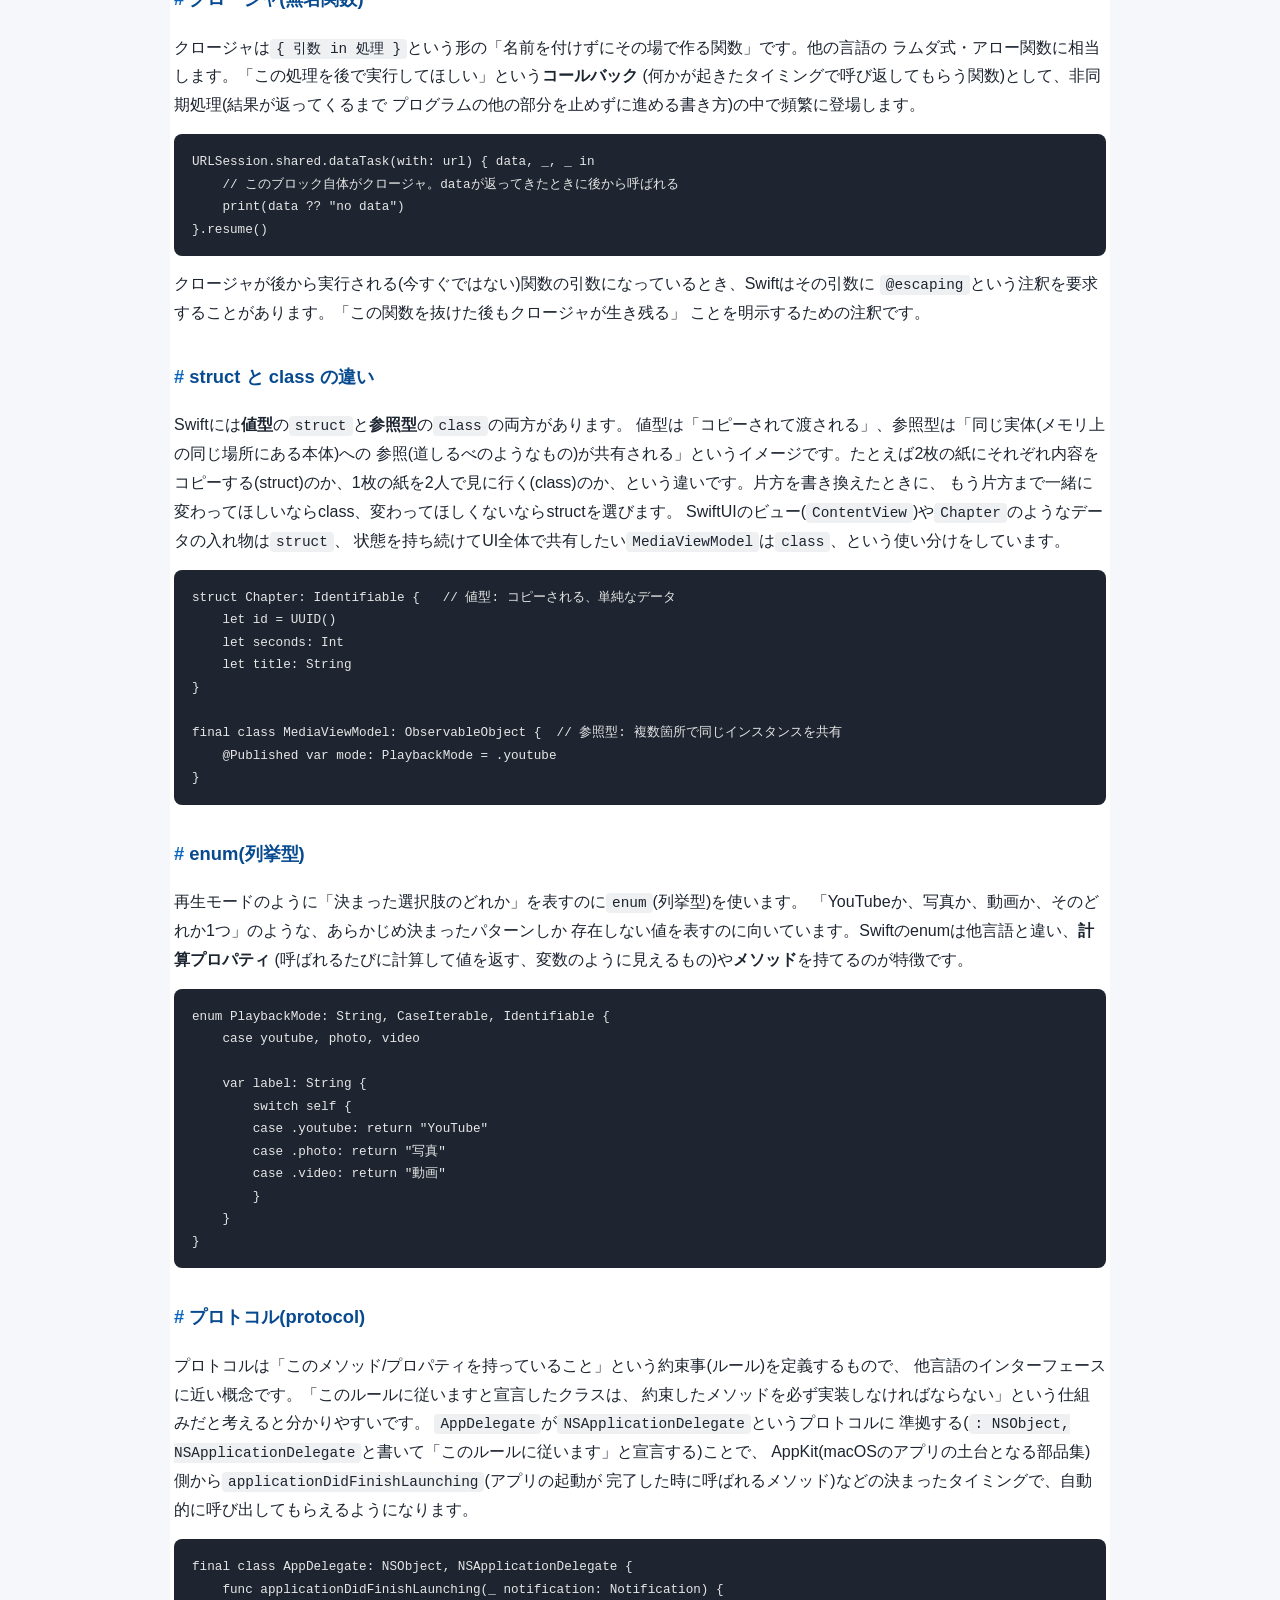
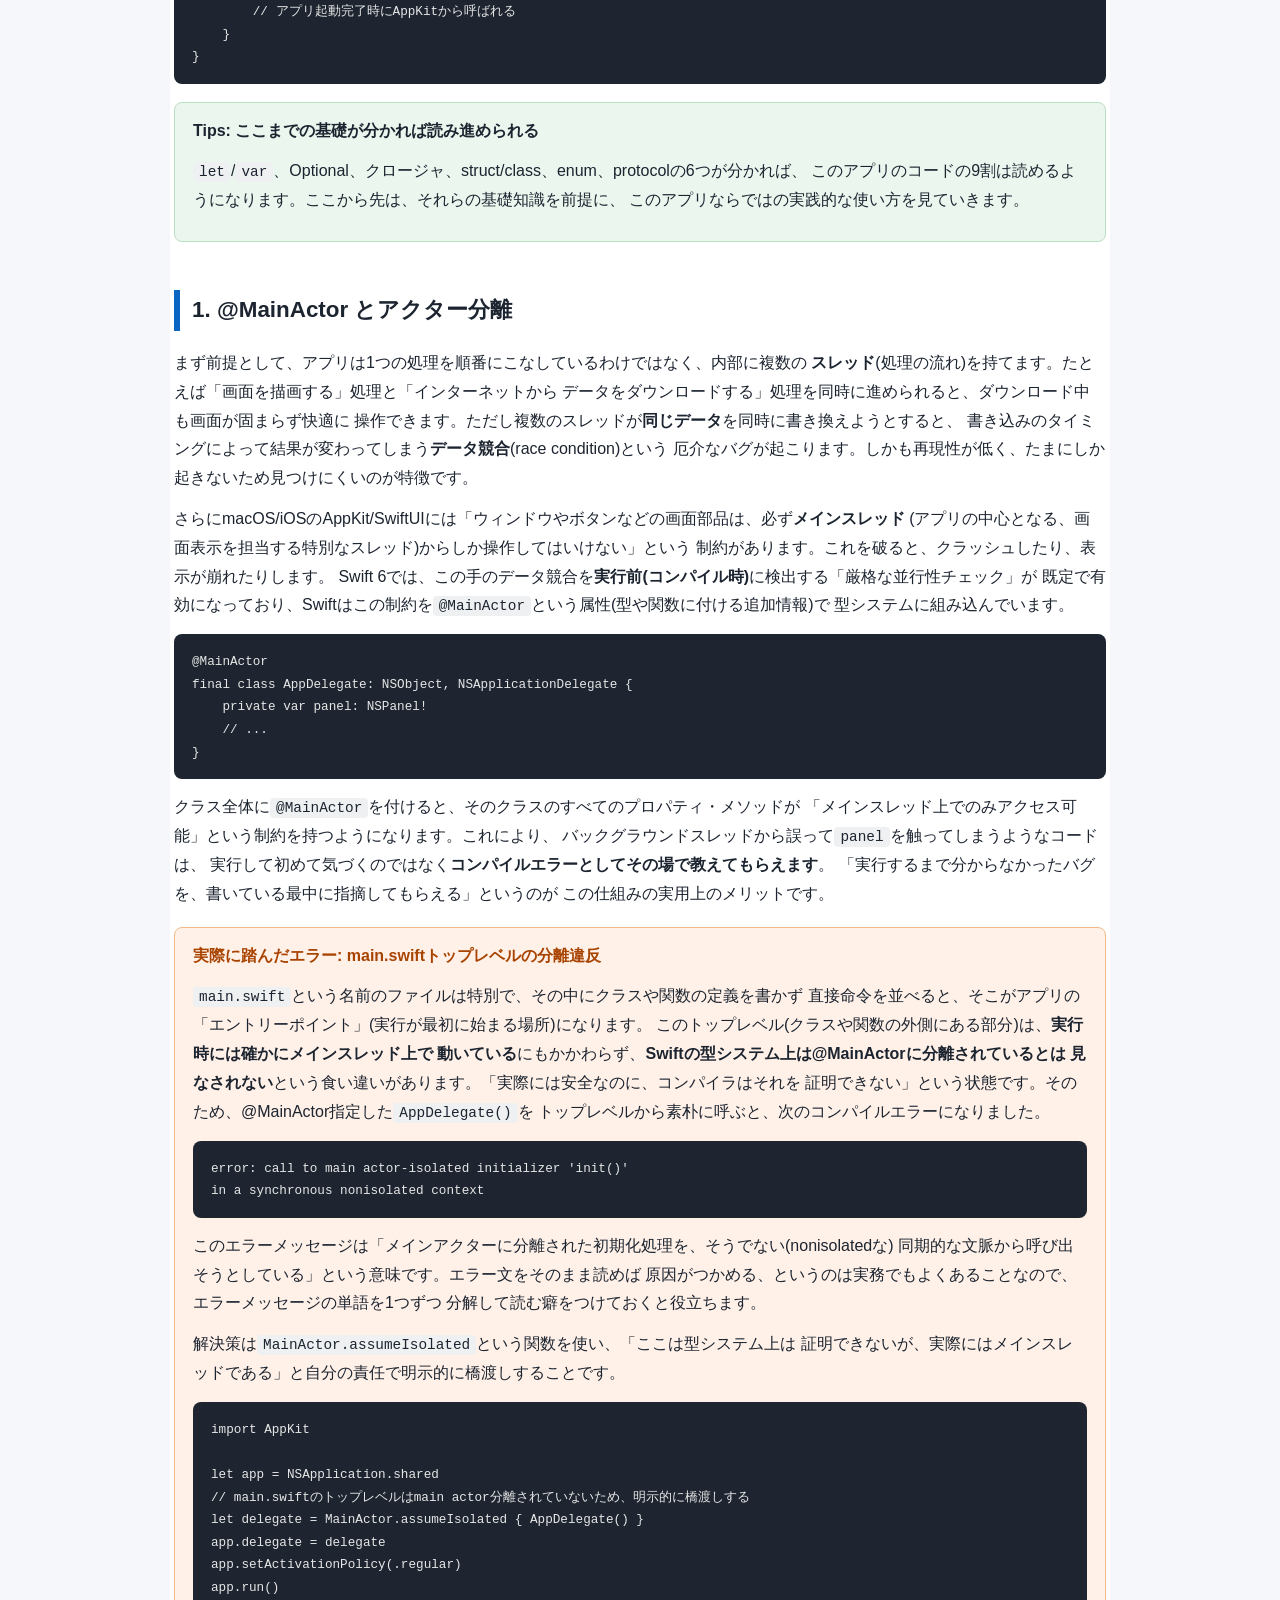
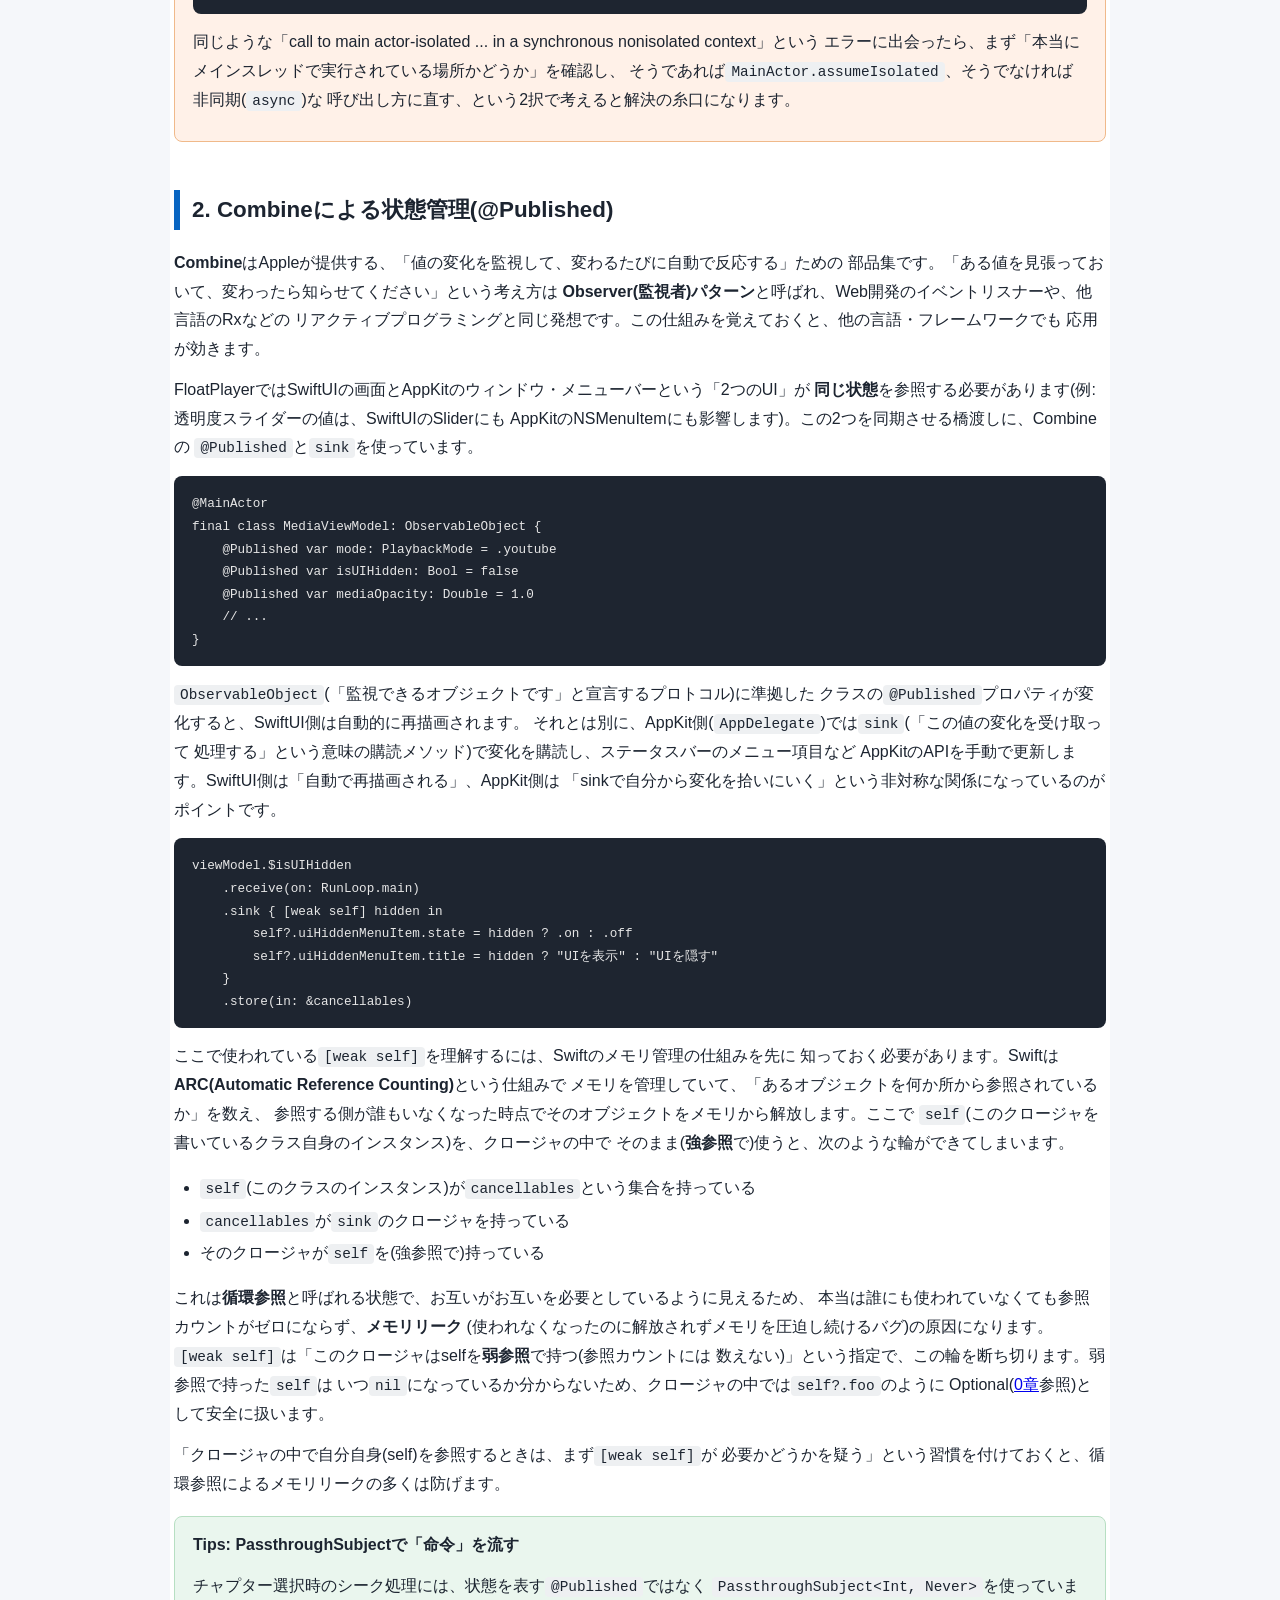
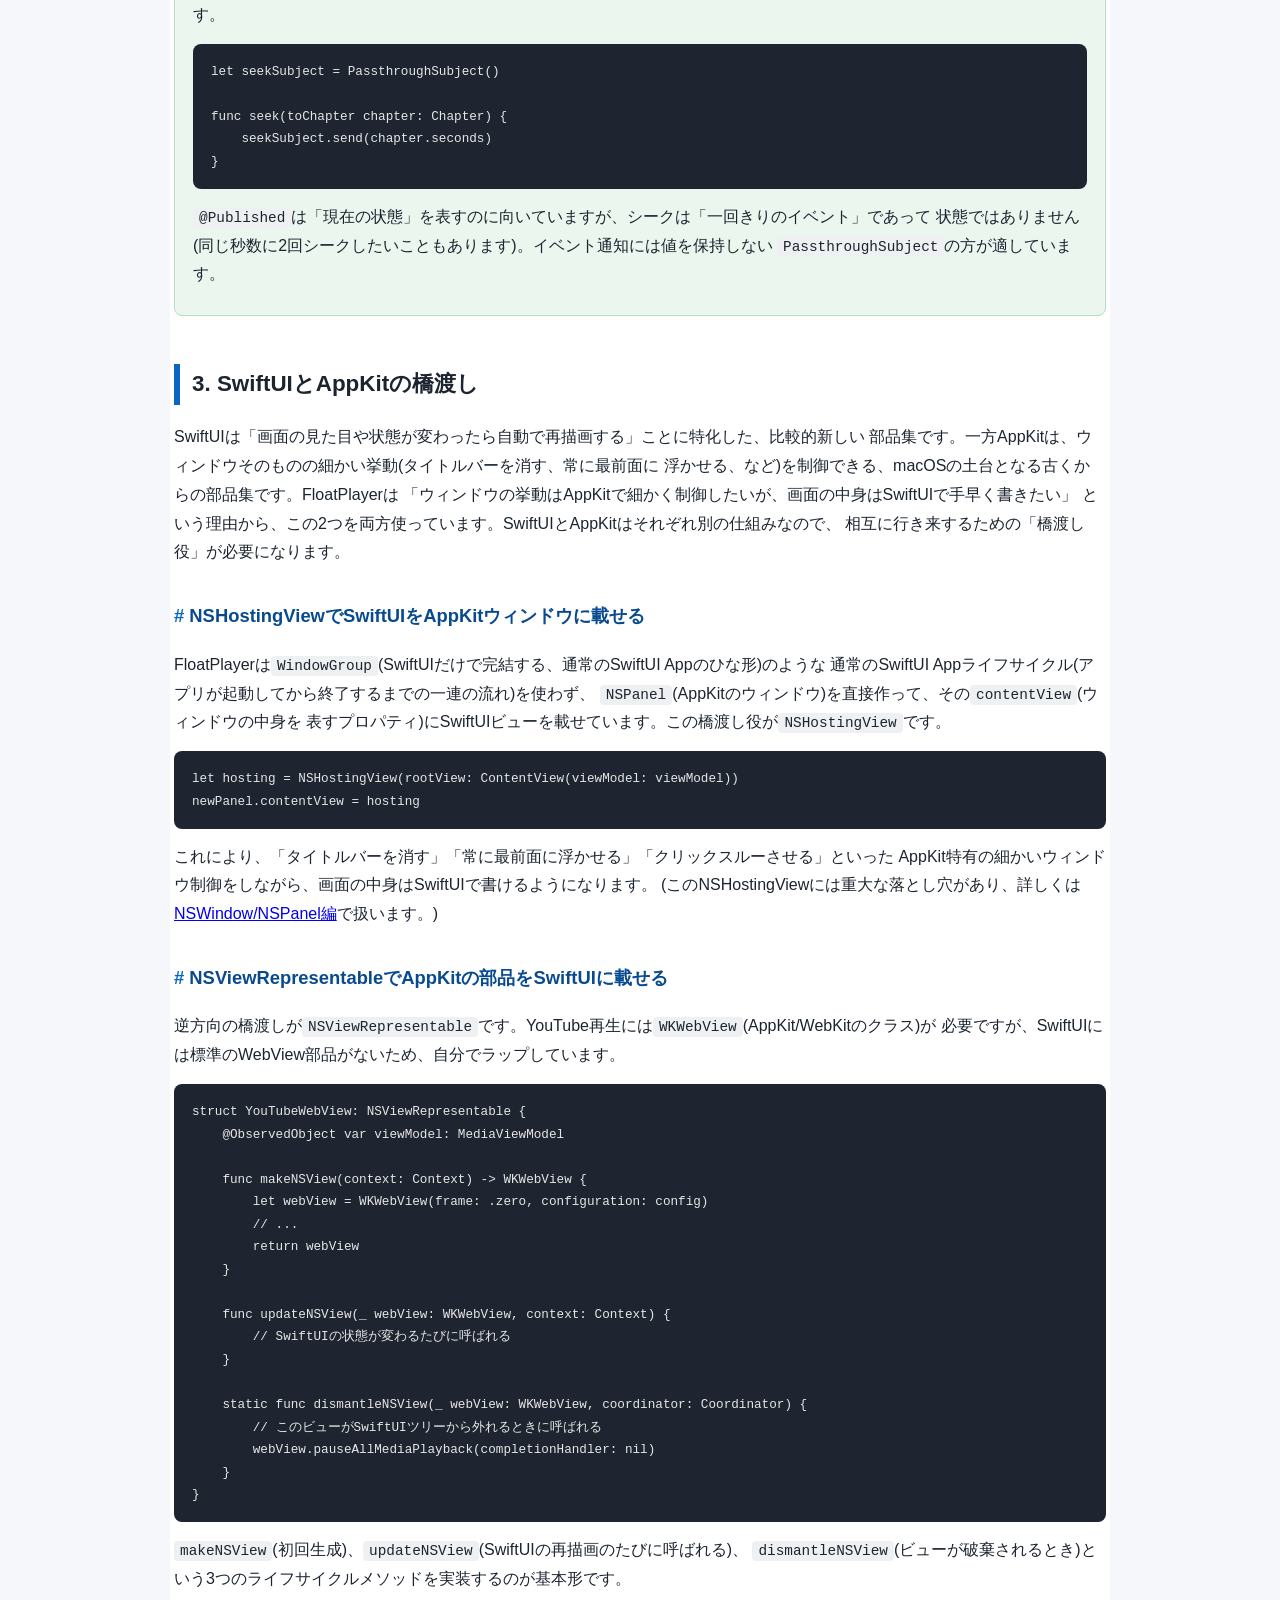
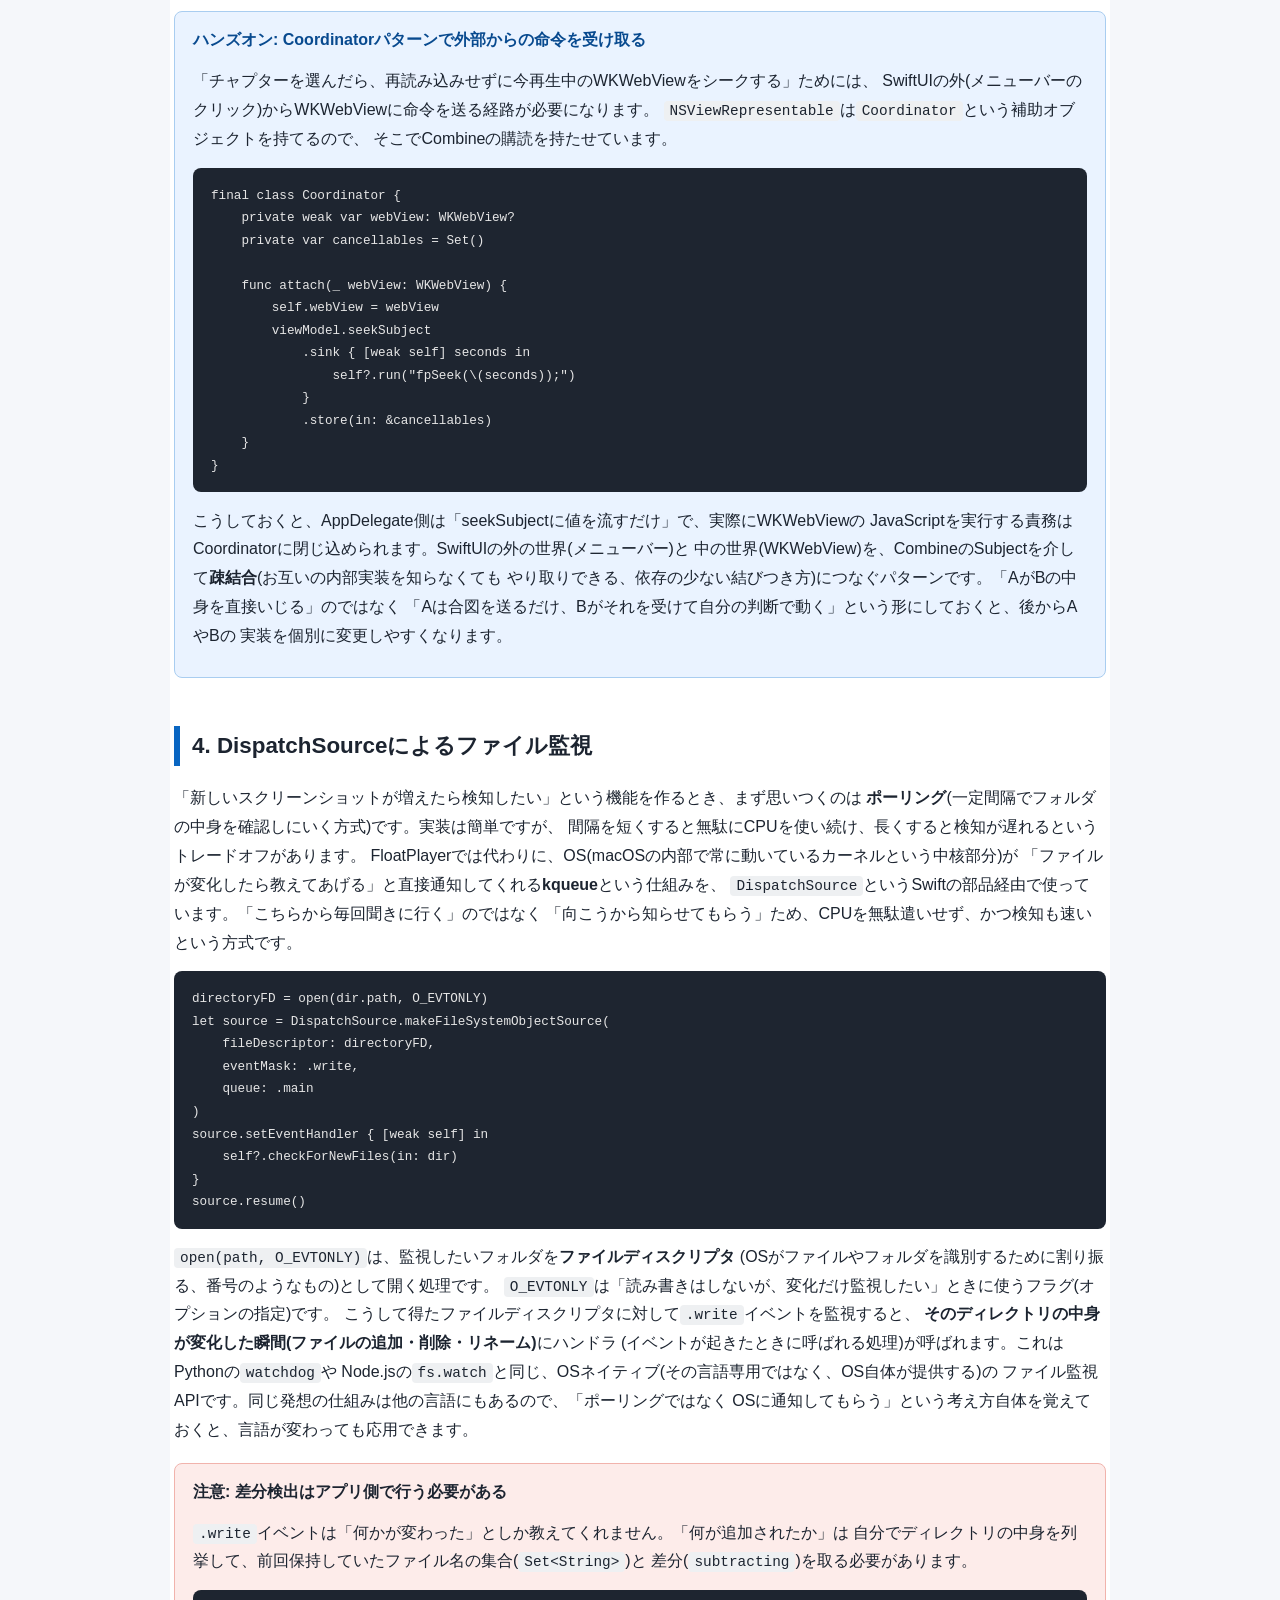
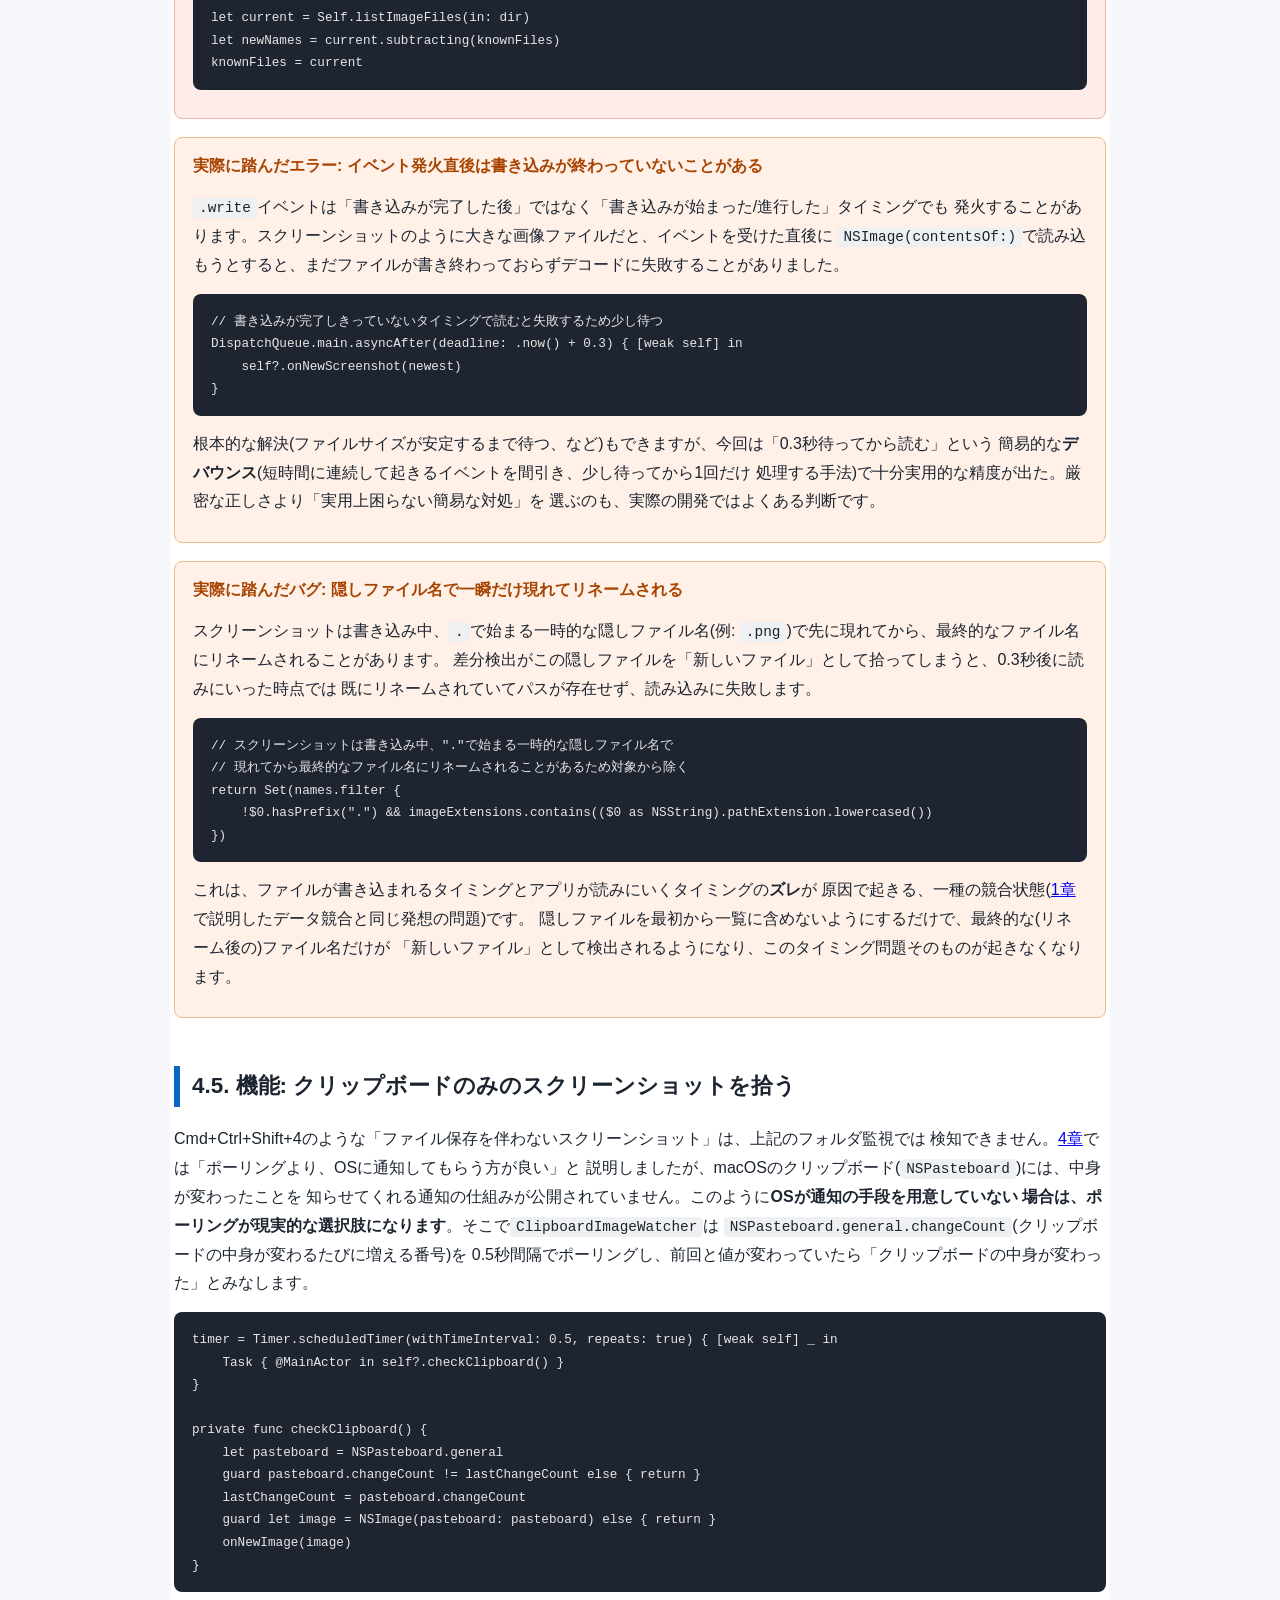
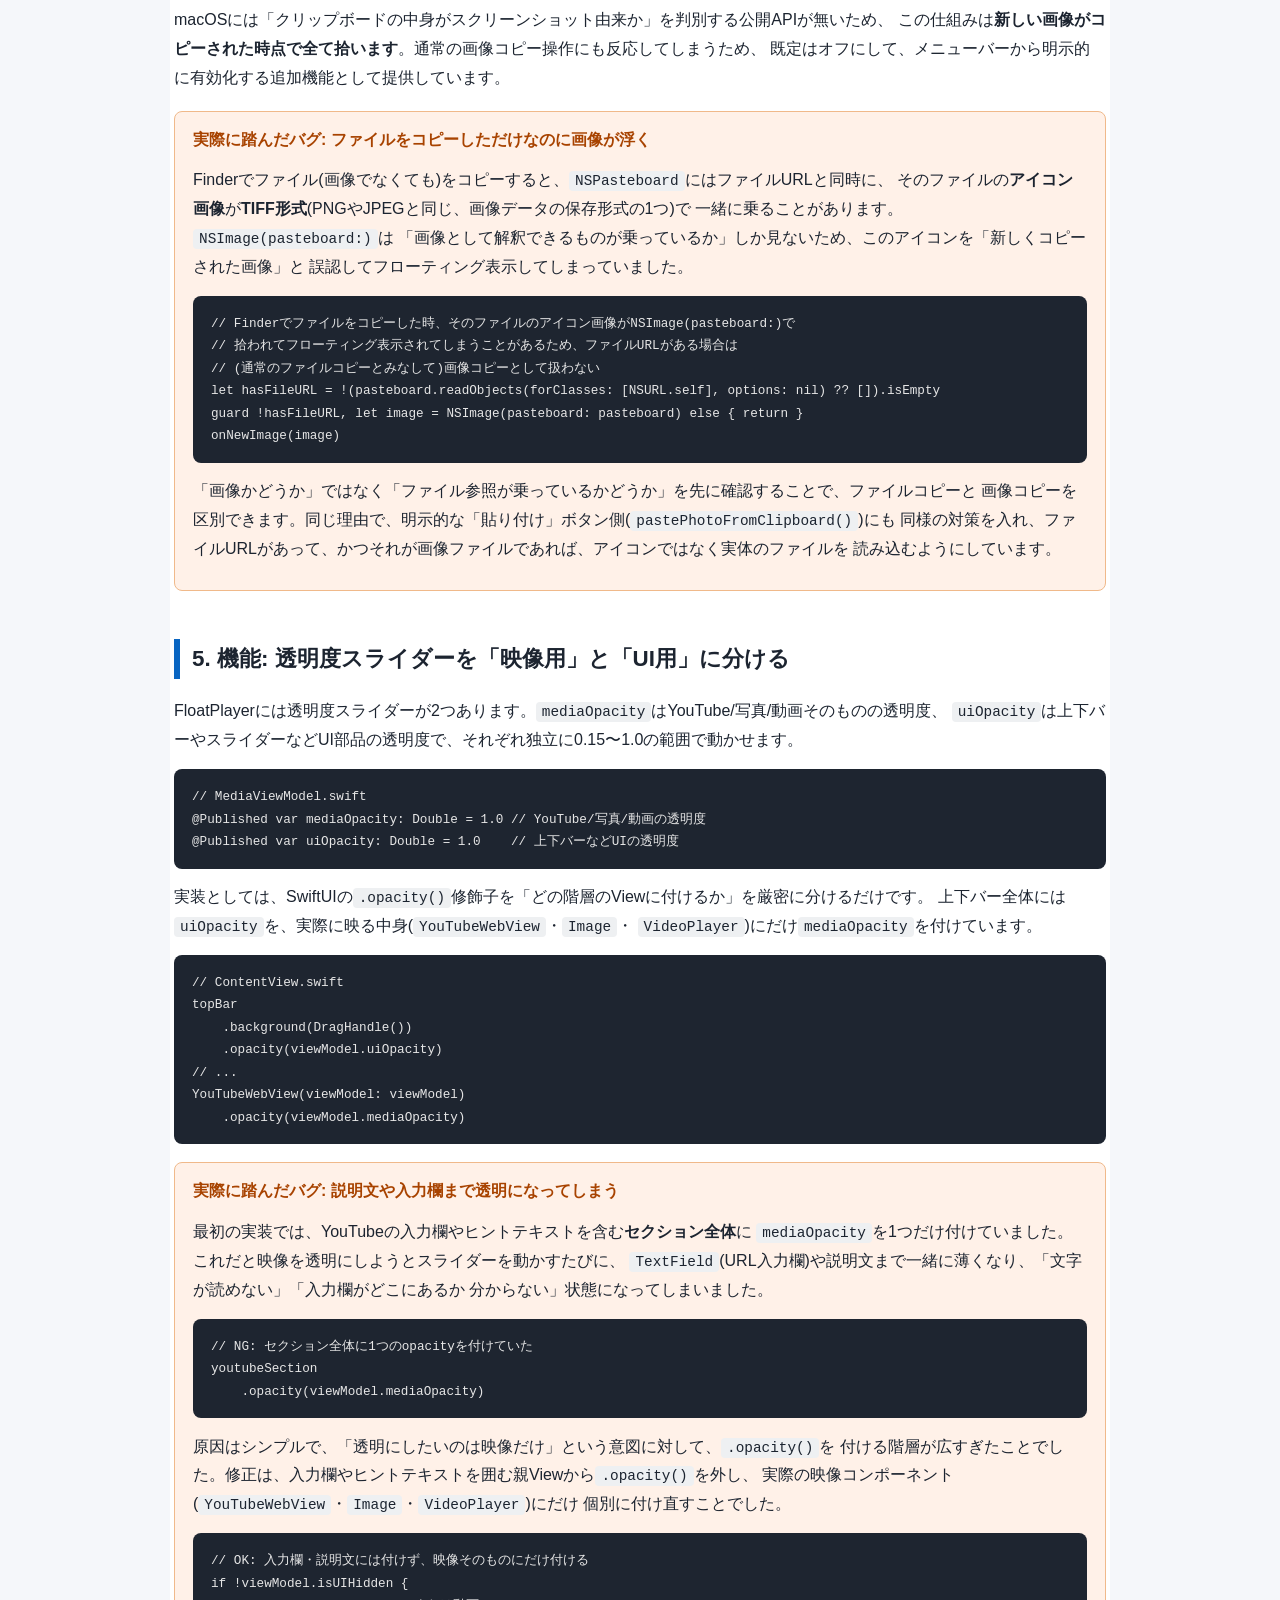
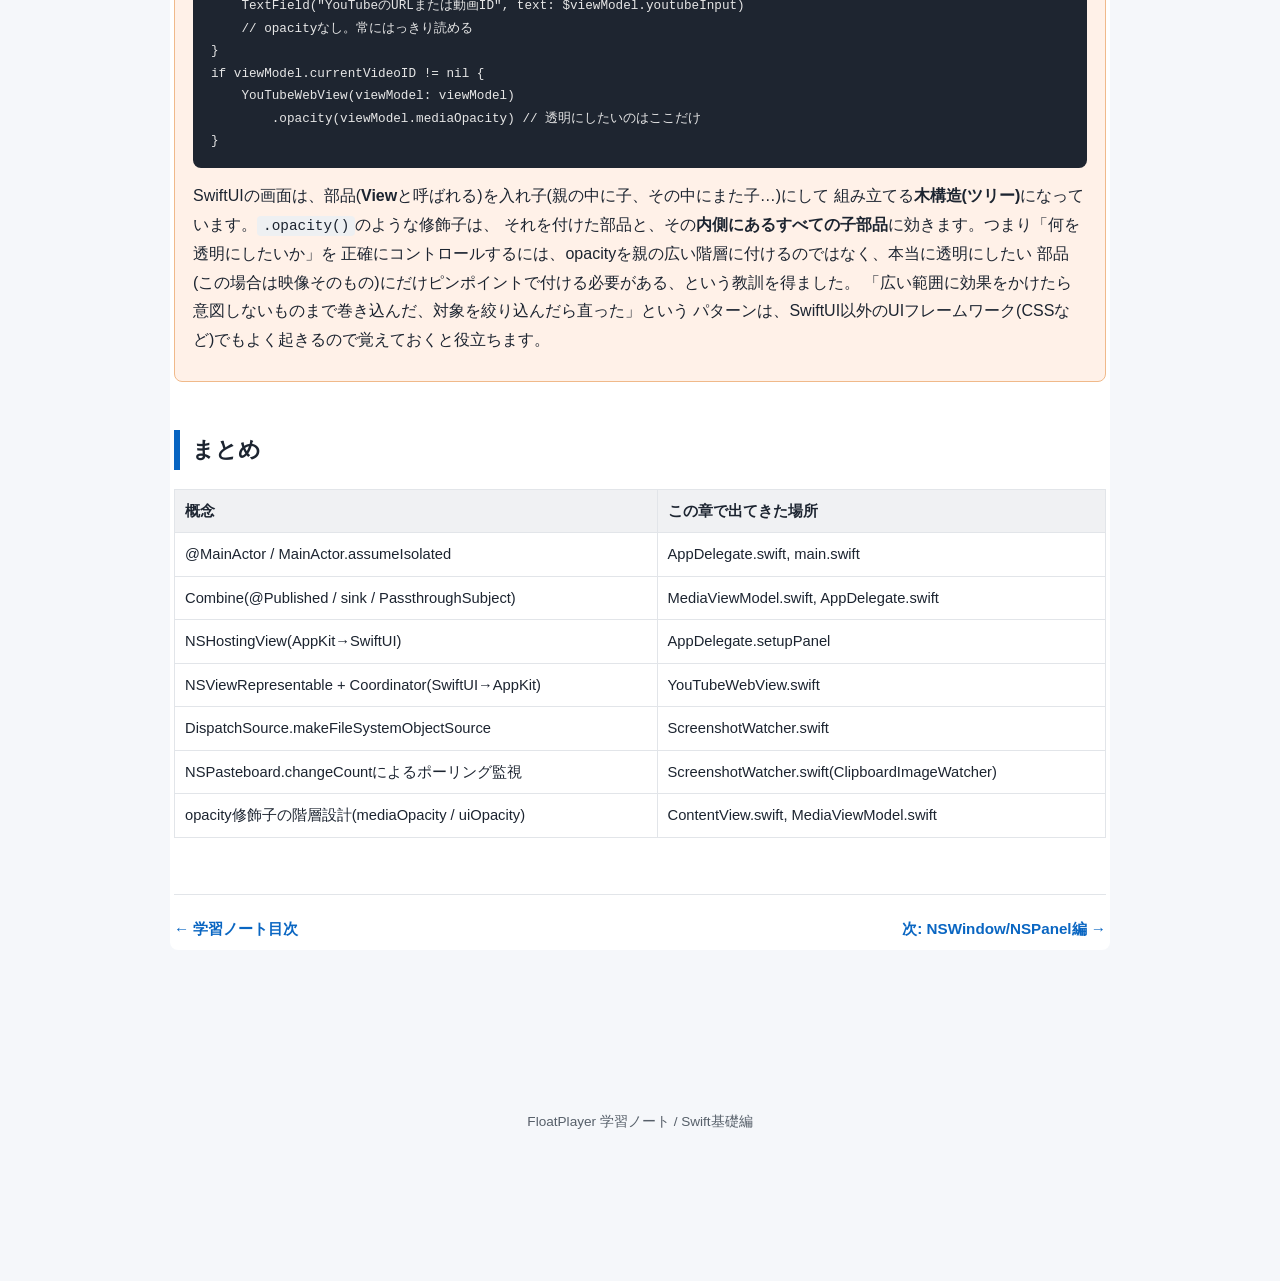
==== commit b9ef0914: "docs: rewrite learning notes for programming beginners Add plain-language explanations for every tec" ====
--- a/docs/learning-notes/01_swift_appkit_fundamentals.html
+++ b/docs/learning-notes/01_swift_appkit_fundamentals.html
@@ -78,10 +78,25 @@
   ネストを深くせずに「早期リターン」できるためSwiftでは非常によく使われます。
 </p>
 
+<h3>関数・メソッド・引数(前提知識)</h3>
+<p>
+  ここから先で「関数」「メソッド」「引数」という言葉が繰り返し出てくるので、先に整理しておきます。
+  <b>関数</b>は「名前を付けてまとめた、ひとまとまりの処理」のことです。<b>引数</b>はその処理に渡す
+  材料(入力)で、関数は必要に応じて結果を<b>戻り値</b>として返します。<b>メソッド</b>は
+  「structやclassの中に定義された関数」を指す呼び方で、やっていることは関数と同じです。
+</p>
+<pre><code>// 「2つの数を渡すと、足し算した結果を返す関数」
+func add(_ a: Int, _ b: Int) -> Int {
+    return a + b
+}
+let result = add(1, 2) // resultは3</code></pre>
+
 <h3>クロージャ(無名関数)</h3>
 <p>
-  クロージャは<code>{ 引数 in 処理 }</code>という形の「その場で作る関数」です。他の言語のラムダ式・
-  アロー関数に相当します。非同期処理のコールバックとして頻繁に登場します。
+  クロージャは<code>{ 引数 in 処理 }</code>という形の「名前を付けずにその場で作る関数」です。他の言語の
+  ラムダ式・アロー関数に相当します。「この処理を後で実行してほしい」という<b>コールバック</b>
+  (何かが起きたタイミングで呼び返してもらう関数)として、非同期処理(結果が返ってくるまで
+  プログラムの他の部分を止めずに進める書き方)の中で頻繁に登場します。
 </p>
 <pre><code>URLSession.shared.dataTask(with: url) { data, _, _ in
     // このブロック自体がクロージャ。dataが返ってきたときに後から呼ばれる
@@ -95,11 +110,13 @@
 
 <h3>struct と class の違い</h3>
 <p>
-  Swiftには値型の<code>struct</code>と参照型の<code>class</code>の両方があります。
-  <code>struct</code>は代入・関数への引渡し時に<b>コピー</b>されますが、<code>class</code>は
-  <b>同じ実体への参照</b>が共有されます。SwiftUIのビュー(<code>ContentView</code>)や
-  <code>Chapter</code>のようなデータの入れ物は<code>struct</code>、状態を持ち続けて
-  UI全体で共有したい<code>MediaViewModel</code>は<code>class</code>、という使い分けをしています。
+  Swiftには<b>値型</b>の<code>struct</code>と<b>参照型</b>の<code>class</code>の両方があります。
+  値型は「コピーされて渡される」、参照型は「同じ実体(メモリ上の同じ場所にある本体)への
+  参照(道しるべのようなもの)が共有される」というイメージです。たとえば2枚の紙にそれぞれ内容を
+  コピーする(struct)のか、1枚の紙を2人で見に行く(class)のか、という違いです。片方を書き換えたときに、
+  もう片方まで一緒に変わってほしいならclass、変わってほしくないならstructを選びます。
+  SwiftUIのビュー(<code>ContentView</code>)や<code>Chapter</code>のようなデータの入れ物は<code>struct</code>、
+  状態を持ち続けてUI全体で共有したい<code>MediaViewModel</code>は<code>class</code>、という使い分けをしています。
 </p>
 <pre><code>struct Chapter: Identifiable {   // 値型: コピーされる、単純なデータ
     let id = UUID()
@@ -113,8 +130,10 @@
 
 <h3>enum(列挙型)</h3>
 <p>
-  再生モードのように「決まった選択肢のどれか」を表すのに<code>enum</code>を使います。
-  Swiftのenumは他言語と違い、<b>計算プロパティやメソッドを持てる</b>のが特徴です。
+  再生モードのように「決まった選択肢のどれか」を表すのに<code>enum</code>(列挙型)を使います。
+  「YouTubeか、写真か、動画か、そのどれか1つ」のような、あらかじめ決まったパターンしか
+  存在しない値を表すのに向いています。Swiftのenumは他言語と違い、<b>計算プロパティ</b>
+  (呼ばれるたびに計算して値を返す、変数のように見えるもの)や<b>メソッド</b>を持てるのが特徴です。
 </p>
 <pre><code>enum PlaybackMode: String, CaseIterable, Identifiable {
     case youtube, photo, video
@@ -130,10 +149,13 @@
 
 <h3>プロトコル(protocol)</h3>
 <p>
-  プロトコルは「このメソッド/プロパティを持つこと」という約束事を定義するもので、
-  他言語のインターフェースに近い概念です。<code>AppDelegate</code>が<code>NSApplicationDelegate</code>プロトコルに
-  準拠する(<code>: NSObject, NSApplicationDelegate</code>)ことで、AppKit側から
-  <code>applicationDidFinishLaunching</code>などの決まったタイミングで呼び出してもらえるようになります。
+  プロトコルは「このメソッド/プロパティを持っていること」という約束事(ルール)を定義するもので、
+  他言語のインターフェースに近い概念です。「このルールに従いますと宣言したクラスは、
+  約束したメソッドを必ず実装しなければならない」という仕組みだと考えると分かりやすいです。
+  <code>AppDelegate</code>が<code>NSApplicationDelegate</code>というプロトコルに
+  準拠する(<code>: NSObject, NSApplicationDelegate</code>と書いて「このルールに従います」と宣言する)ことで、
+  AppKit(macOSのアプリの土台となる部品集)側から<code>applicationDidFinishLaunching</code>(アプリの起動が
+  完了した時に呼ばれるメソッド)などの決まったタイミングで、自動的に呼び出してもらえるようになります。
 </p>
 <pre><code>final class AppDelegate: NSObject, NSApplicationDelegate {
     func applicationDidFinishLaunching(_ notification: Notification) {
@@ -152,9 +174,20 @@
 
 <h2 id="ch1">1. @MainActor とアクター分離</h2>
 <p>
-  Swift 6ではデータ競合をコンパイル時に検出する「厳格な並行性チェック」が既定で有効になっている。
-  AppKit/SwiftUIのAPIはほぼすべて「メインスレッドでしか呼んではいけない」という制約があり、
-  Swiftはこれを<code>@MainActor</code>という属性で型システムに組み込んでいる。
+  まず前提として、アプリは1つの処理を順番にこなしているわけではなく、内部に複数の
+  <b>スレッド</b>(処理の流れ)を持てます。たとえば「画面を描画する」処理と「インターネットから
+  データをダウンロードする」処理を同時に進められると、ダウンロード中も画面が固まらず快適に
+  操作できます。ただし複数のスレッドが<b>同じデータ</b>を同時に書き換えようとすると、
+  書き込みのタイミングによって結果が変わってしまう<b>データ競合</b>(race condition)という
+  厄介なバグが起こります。しかも再現性が低く、たまにしか起きないため見つけにくいのが特徴です。
+</p>
+<p>
+  さらにmacOS/iOSのAppKit/SwiftUIには「ウィンドウやボタンなどの画面部品は、必ず<b>メインスレッド</b>
+  (アプリの中心となる、画面表示を担当する特別なスレッド)からしか操作してはいけない」という
+  制約があります。これを破ると、クラッシュしたり、表示が崩れたりします。
+  Swift 6では、この手のデータ競合を<b>実行前(コンパイル時)</b>に検出する「厳格な並行性チェック」が
+  既定で有効になっており、Swiftはこの制約を<code>@MainActor</code>という属性(型や関数に付ける追加情報)で
+  型システムに組み込んでいます。
 </p>
 <pre><code>@MainActor
 final class AppDelegate: NSObject, NSApplicationDelegate {
@@ -163,20 +196,36 @@
 }</code></pre>
 <p>
   クラス全体に<code>@MainActor</code>を付けると、そのクラスのすべてのプロパティ・メソッドが
-  「メインスレッド上でのみアクセス可能」という制約を持つようになる。これにより、
-  バックグラウンドスレッドから誤って<code>panel</code>を触ってしまうようなコードは<b>コンパイルエラーになる</b>。
+  「メインスレッド上でのみアクセス可能」という制約を持つようになります。これにより、
+  バックグラウンドスレッドから誤って<code>panel</code>を触ってしまうようなコードは、
+  実行して初めて気づくのではなく<b>コンパイルエラーとしてその場で教えてもらえます</b>。
+  「実行するまで分からなかったバグを、書いている最中に指摘してもらえる」というのが
+  この仕組みの実用上のメリットです。
 </p>
 
 <div class="box bug">
   <span class="box-title">実際に踏んだエラー: main.swiftトップレベルの分離違反</span>
   <p>
-    <code>main.swift</code>のトップレベル(スクリプトのように直接実行される部分)は、
-    実行時にはメインスレッド上で動くにもかかわらず、<b>型システム上は@MainActorに分離されていない</b>。
-    そのため、@MainActor指定した<code>AppDelegate()</code>を素朴に呼ぶと次のエラーになった。
+    <code>main.swift</code>という名前のファイルは特別で、その中にクラスや関数の定義を書かず
+    直接命令を並べると、そこがアプリの「エントリーポイント」(実行が最初に始まる場所)になります。
+    このトップレベル(クラスや関数の外側にある部分)は、<b>実行時には確かにメインスレッド上で
+    動いている</b>にもかかわらず、<b>Swiftの型システム上は@MainActorに分離されているとは
+    見なされない</b>という食い違いがあります。「実際には安全なのに、コンパイラはそれを
+    証明できない」という状態です。そのため、@MainActor指定した<code>AppDelegate()</code>を
+    トップレベルから素朴に呼ぶと、次のコンパイルエラーになりました。
   </p>
 <pre><code>error: call to main actor-isolated initializer 'init()'
 in a synchronous nonisolated context</code></pre>
-  <p>解決策は<code>MainActor.assumeIsolated</code>で「ここは実際にはメインスレッドである」と明示的に橋渡しすること。</p>
+  <p>
+    このエラーメッセージは「メインアクターに分離された初期化処理を、そうでない(nonisolatedな)
+    同期的な文脈から呼び出そうとしている」という意味です。エラー文をそのまま読めば
+    原因がつかめる、というのは実務でもよくあることなので、エラーメッセージの単語を1つずつ
+    分解して読む癖をつけておくと役立ちます。
+  </p>
+  <p>
+    解決策は<code>MainActor.assumeIsolated</code>という関数を使い、「ここは型システム上は
+    証明できないが、実際にはメインスレッドである」と自分の責任で明示的に橋渡しすることです。
+  </p>
 <pre><code>import AppKit
 
 let app = NSApplication.shared
@@ -185,13 +234,27 @@
 app.delegate = delegate
 app.setActivationPolicy(.regular)
 app.run()</code></pre>
+  <p>
+    同じような「call to main actor-isolated ... in a synchronous nonisolated context」という
+    エラーに出会ったら、まず「本当にメインスレッドで実行されている場所かどうか」を確認し、
+    そうであれば<code>MainActor.assumeIsolated</code>、そうでなければ非同期(<code>async</code>)な
+    呼び出し方に直す、という2択で考えると解決の糸口になります。
+  </p>
 </div>
 
 <h2 id="ch2">2. Combineによる状態管理(@Published)</h2>
 <p>
+  <b>Combine</b>はAppleが提供する、「値の変化を監視して、変わるたびに自動で反応する」ための
+  部品集です。「ある値を見張っておいて、変わったら知らせてください」という考え方は
+  <b>Observer(監視者)パターン</b>と呼ばれ、Web開発のイベントリスナーや、他言語のRxなどの
+  リアクティブプログラミングと同じ発想です。この仕組みを覚えておくと、他の言語・フレームワークでも
+  応用が効きます。
+</p>
+<p>
   FloatPlayerではSwiftUIの画面とAppKitのウィンドウ・メニューバーという「2つのUI」が
-  <b>同じ状態</b>を参照する必要がある(例: 透明度スライダーの値は、SwiftUIのSliderにもAppKitのNSMenuItemにも影響する)。
-  この橋渡しにCombineの<code>@Published</code>と<code>sink</code>を使っている。
+  <b>同じ状態</b>を参照する必要があります(例: 透明度スライダーの値は、SwiftUIのSliderにも
+  AppKitのNSMenuItemにも影響します)。この2つを同期させる橋渡しに、Combineの
+  <code>@Published</code>と<code>sink</code>を使っています。
 </p>
 <pre><code>@MainActor
 final class MediaViewModel: ObservableObject {
@@ -201,9 +264,12 @@
     // ...
 }</code></pre>
 <p>
-  <code>ObservableObject</code>に準拠したクラスの<code>@Published</code>プロパティが変化すると、
-  SwiftUI側は自動的に再描画される。それとは別に、AppKit側(<code>AppDelegate</code>)では
-  <code>sink</code>で変化を購読し、ステータスバーのメニュー項目などAppKitのAPIを手動で更新する。
+  <code>ObservableObject</code>(「監視できるオブジェクトです」と宣言するプロトコル)に準拠した
+  クラスの<code>@Published</code>プロパティが変化すると、SwiftUI側は自動的に再描画されます。
+  それとは別に、AppKit側(<code>AppDelegate</code>)では<code>sink</code>(「この値の変化を受け取って
+  処理する」という意味の購読メソッド)で変化を購読し、ステータスバーのメニュー項目など
+  AppKitのAPIを手動で更新します。SwiftUI側は「自動で再描画される」、AppKit側は
+  「sinkで自分から変化を拾いにいく」という非対称な関係になっているのがポイントです。
 </p>
 <pre><code>viewModel.$isUIHidden
     .receive(on: RunLoop.main)
@@ -213,16 +279,37 @@
     }
     .store(in: &cancellables)</code></pre>
 <p>
-  <code>[weak self]</code>は「このクロージャがselfを弱参照で持つ」という指定。<code>sink</code>のクロージャは
-  <code>cancellables</code>(<code>Set&lt;AnyCancellable&gt;</code>)に保持され続けるので、もし強参照(<code>self</code>をそのまま書く)にすると
-  <b>selfがこのクロージャを持ち、クロージャがselfを持つ</b>という循環参照(メモリリーク)になる。<code>weak</code>で防いでいる。
+  ここで使われている<code>[weak self]</code>を理解するには、Swiftのメモリ管理の仕組みを先に
+  知っておく必要があります。Swiftは<b>ARC(Automatic Reference Counting)</b>という仕組みで
+  メモリを管理していて、「あるオブジェクトを何か所から参照されているか」を数え、
+  参照する側が誰もいなくなった時点でそのオブジェクトをメモリから解放します。ここで
+  <code>self</code>(このクロージャを書いているクラス自身のインスタンス)を、クロージャの中で
+  そのまま(<b>強参照</b>で)使うと、次のような輪ができてしまいます。
+</p>
+<ul>
+  <li><code>self</code>(このクラスのインスタンス)が<code>cancellables</code>という集合を持っている</li>
+  <li><code>cancellables</code>が<code>sink</code>のクロージャを持っている</li>
+  <li>そのクロージャが<code>self</code>を(強参照で)持っている</li>
+</ul>
+<p>
+  これは<b>循環参照</b>と呼ばれる状態で、お互いがお互いを必要としているように見えるため、
+  本当は誰にも使われていなくても参照カウントがゼロにならず、<b>メモリリーク</b>
+  (使われなくなったのに解放されずメモリを圧迫し続けるバグ)の原因になります。
+  <code>[weak self]</code>は「このクロージャはselfを<b>弱参照</b>で持つ(参照カウントには
+  数えない)」という指定で、この輪を断ち切ります。弱参照で持った<code>self</code>は
+  いつ<code>nil</code>になっているか分からないため、クロージャの中では<code>self?.foo</code>のように
+  Optional(<a href="#ch0">0章</a>参照)として安全に扱います。
+</p>
+<p>
+  「クロージャの中で自分自身(self)を参照するときは、まず<code>[weak self]</code>が
+  必要かどうかを疑う」という習慣を付けておくと、循環参照によるメモリリークの多くは防げます。
 </p>
 
 <div class="box tip">
   <span class="box-title">Tips: PassthroughSubjectで「命令」を流す</span>
   <p>
     チャプター選択時のシーク処理には、状態を表す<code>@Published</code>ではなく
-    <code>PassthroughSubject&lt;Int, Never&gt;</code>を使っている。
+    <code>PassthroughSubject&lt;Int, Never&gt;</code>を使っています。
   </p>
 <pre><code>let seekSubject = PassthroughSubject<Int, Never>()
 
@@ -230,30 +317,40 @@
     seekSubject.send(chapter.seconds)
 }</code></pre>
   <p>
-    <code>@Published</code>は「現在の状態」を表すのに向いているが、シークは「一回きりのイベント」であって
-    状態ではない(同じ秒数に2回シークしたいこともある)。イベント通知には値を保持しない<code>PassthroughSubject</code>の方が適している。
+    <code>@Published</code>は「現在の状態」を表すのに向いていますが、シークは「一回きりのイベント」であって
+    状態ではありません(同じ秒数に2回シークしたいこともあります)。イベント通知には値を保持しない
+    <code>PassthroughSubject</code>の方が適しています。
   </p>
 </div>
 
 <h2 id="ch3">3. SwiftUIとAppKitの橋渡し</h2>
+<p>
+  SwiftUIは「画面の見た目や状態が変わったら自動で再描画する」ことに特化した、比較的新しい
+  部品集です。一方AppKitは、ウィンドウそのものの細かい挙動(タイトルバーを消す、常に最前面に
+  浮かせる、など)を制御できる、macOSの土台となる古くからの部品集です。FloatPlayerは
+  「ウィンドウの挙動はAppKitで細かく制御したいが、画面の中身はSwiftUIで手早く書きたい」
+  という理由から、この2つを両方使っています。SwiftUIとAppKitはそれぞれ別の仕組みなので、
+  相互に行き来するための「橋渡し役」が必要になります。
+</p>
 <h3>NSHostingViewでSwiftUIをAppKitウィンドウに載せる</h3>
 <p>
-  FloatPlayerは<code>WindowGroup</code>のような通常のSwiftUI Appライフサイクルを使わず、
-  <code>NSPanel</code>を直接作って、その<code>contentView</code>にSwiftUIビューを載せている。
-  この橋渡し役が<code>NSHostingView</code>。
+  FloatPlayerは<code>WindowGroup</code>(SwiftUIだけで完結する、通常のSwiftUI Appのひな形)のような
+  通常のSwiftUI Appライフサイクル(アプリが起動してから終了するまでの一連の流れ)を使わず、
+  <code>NSPanel</code>(AppKitのウィンドウ)を直接作って、その<code>contentView</code>(ウィンドウの中身を
+  表すプロパティ)にSwiftUIビューを載せています。この橋渡し役が<code>NSHostingView</code>です。
 </p>
 <pre><code>let hosting = NSHostingView(rootView: ContentView(viewModel: viewModel))
 newPanel.contentView = hosting</code></pre>
 <p>
   これにより、「タイトルバーを消す」「常に最前面に浮かせる」「クリックスルーさせる」といった
-  AppKit特有の細かいウィンドウ制御をしながら、画面の中身はSwiftUIで書けるようになる。
-  (このNSHostingViewには重大な落とし穴があり、詳しくは<a href="02_nswindow_deep_dive.html">NSWindow/NSPanel編</a>で扱う。)
+  AppKit特有の細かいウィンドウ制御をしながら、画面の中身はSwiftUIで書けるようになります。
+  (このNSHostingViewには重大な落とし穴があり、詳しくは<a href="02_nswindow_deep_dive.html">NSWindow/NSPanel編</a>で扱います。)
 </p>
 
 <h3>NSViewRepresentableでAppKitの部品をSwiftUIに載せる</h3>
 <p>
-  逆方向の橋渡しが<code>NSViewRepresentable</code>。YouTube再生には<code>WKWebView</code>(AppKit/WebKitのクラス)が必要だが、
-  SwiftUIには標準のWebView部品がないため、自分でラップする。
+  逆方向の橋渡しが<code>NSViewRepresentable</code>です。YouTube再生には<code>WKWebView</code>(AppKit/WebKitのクラス)が
+  必要ですが、SwiftUIには標準のWebView部品がないため、自分でラップしています。
 </p>
 <pre><code>struct YouTubeWebView: NSViewRepresentable {
     @ObservedObject var viewModel: MediaViewModel
@@ -275,16 +372,16 @@
 }</code></pre>
 <p>
   <code>makeNSView</code>(初回生成)、<code>updateNSView</code>(SwiftUIの再描画のたびに呼ばれる)、
-  <code>dismantleNSView</code>(ビューが破棄されるとき)という3つのライフサイクルメソッドを実装するのが基本形。
+  <code>dismantleNSView</code>(ビューが破棄されるとき)という3つのライフサイクルメソッドを実装するのが基本形です。
 </p>
 
 <div class="box hands-on">
   <span class="box-title">ハンズオン: Coordinatorパターンで外部からの命令を受け取る</span>
   <p>
     「チャプターを選んだら、再読み込みせずに今再生中のWKWebViewをシークする」ためには、
-    SwiftUIの外(メニューバーのクリック)からWKWebViewに命令を送る経路が必要になる。
+    SwiftUIの外(メニューバーのクリック)からWKWebViewに命令を送る経路が必要になります。
     <code>NSViewRepresentable</code>は<code>Coordinator</code>という補助オブジェクトを持てるので、
-    そこでCombineの購読を持たせている。
+    そこでCombineの購読を持たせています。
   </p>
 <pre><code>final class Coordinator {
     private weak var webView: WKWebView?
@@ -301,15 +398,23 @@
 }</code></pre>
   <p>
     こうしておくと、AppDelegate側は「seekSubjectに値を流すだけ」で、実際にWKWebViewの
-    JavaScriptを実行する責務はCoordinatorに閉じ込められる。SwiftUIの外の世界(メニューバー)と
-    中の世界(WKWebView)を、CombineのSubjectを介して疎結合につなぐパターン。
+    JavaScriptを実行する責務はCoordinatorに閉じ込められます。SwiftUIの外の世界(メニューバー)と
+    中の世界(WKWebView)を、CombineのSubjectを介して<b>疎結合</b>(お互いの内部実装を知らなくても
+    やり取りできる、依存の少ない結びつき方)につなぐパターンです。「AがBの中身を直接いじる」のではなく
+    「Aは合図を送るだけ、Bがそれを受けて自分の判断で動く」という形にしておくと、後からAやBの
+    実装を個別に変更しやすくなります。
   </p>
 </div>
 
 <h2 id="ch4">4. DispatchSourceによるファイル監視</h2>
 <p>
-  スクリーンショットの自動検出には、ポーリングではなく<b>カーネルのイベント通知(kqueue)</b>を
-  使った軽量な仕組みを使っている。
+  「新しいスクリーンショットが増えたら検知したい」という機能を作るとき、まず思いつくのは
+  <b>ポーリング</b>(一定間隔でフォルダの中身を確認しにいく方式)です。実装は簡単ですが、
+  間隔を短くすると無駄にCPUを使い続け、長くすると検知が遅れるというトレードオフがあります。
+  FloatPlayerでは代わりに、OS(macOSの内部で常に動いているカーネルという中核部分)が
+  「ファイルが変化したら教えてあげる」と直接通知してくれる<b>kqueue</b>という仕組みを、
+  <code>DispatchSource</code>というSwiftの部品経由で使っています。「こちらから毎回聞きに行く」のではなく
+  「向こうから知らせてもらう」ため、CPUを無駄遣いせず、かつ検知も速いという方式です。
 </p>
 <pre><code>directoryFD = open(dir.path, O_EVTONLY)
 let source = DispatchSource.makeFileSystemObjectSource(
@@ -322,18 +427,23 @@
 }
 source.resume()</code></pre>
 <p>
-  <code>open(path, O_EVTONLY)</code>は「読み書きはしないが、変化だけ監視したい」ときのフラグ付きオープン。
-  ディレクトリのファイルディスクリプタに対して<code>.write</code>イベントを監視すると、
-  <b>そのディレクトリの中身が変化した瞬間(ファイルの追加・削除・リネーム)</b>にハンドラが呼ばれる。
-  これはPythonの<code>watchdog</code>やNode.jsの<code>fs.watch</code>と同じ、OSネイティブのファイル監視API。
+  <code>open(path, O_EVTONLY)</code>は、監視したいフォルダを<b>ファイルディスクリプタ</b>
+  (OSがファイルやフォルダを識別するために割り振る、番号のようなもの)として開く処理です。
+  <code>O_EVTONLY</code>は「読み書きはしないが、変化だけ監視したい」ときに使うフラグ(オプションの指定)です。
+  こうして得たファイルディスクリプタに対して<code>.write</code>イベントを監視すると、
+  <b>そのディレクトリの中身が変化した瞬間(ファイルの追加・削除・リネーム)</b>にハンドラ
+  (イベントが起きたときに呼ばれる処理)が呼ばれます。これはPythonの<code>watchdog</code>や
+  Node.jsの<code>fs.watch</code>と同じ、OSネイティブ(その言語専用ではなく、OS自体が提供する)の
+  ファイル監視APIです。同じ発想の仕組みは他の言語にもあるので、「ポーリングではなく
+  OSに通知してもらう」という考え方自体を覚えておくと、言語が変わっても応用できます。
 </p>
 
 <div class="box warn">
   <span class="box-title">注意: 差分検出はアプリ側で行う必要がある</span>
   <p>
-    <code>.write</code>イベントは「何かが変わった」としか教えてくれない。「何が追加されたか」は
+    <code>.write</code>イベントは「何かが変わった」としか教えてくれません。「何が追加されたか」は
     自分でディレクトリの中身を列挙して、前回保持していたファイル名の集合(<code>Set&lt;String&gt;</code>)と
-    差分(<code>subtracting</code>)を取る必要がある。
+    差分(<code>subtracting</code>)を取る必要があります。
   </p>
 <pre><code>let current = Self.listImageFiles(in: dir)
 let newNames = current.subtracting(knownFiles)
@@ -344,16 +454,18 @@
   <span class="box-title">実際に踏んだエラー: イベント発火直後は書き込みが終わっていないことがある</span>
   <p>
     <code>.write</code>イベントは「書き込みが完了した後」ではなく「書き込みが始まった/進行した」タイミングでも
-    発火することがある。スクリーンショットのように大きな画像ファイルだと、イベントを受けた直後に
-    <code>NSImage(contentsOf:)</code>で読み込もうとすると、まだファイルが書き終わっておらずデコードに失敗することがあった。
+    発火することがあります。スクリーンショットのように大きな画像ファイルだと、イベントを受けた直後に
+    <code>NSImage(contentsOf:)</code>で読み込もうとすると、まだファイルが書き終わっておらずデコードに失敗することがありました。
   </p>
 <pre><code>// 書き込みが完了しきっていないタイミングで読むと失敗するため少し待つ
 DispatchQueue.main.asyncAfter(deadline: .now() + 0.3) { [weak self] in
     self?.onNewScreenshot(newest)
 }</code></pre>
   <p>
-    根本的な解決(ファイルサイズが安定するまで待つ、など)もできるが、今回は「0.3秒待ってから読む」という
-    簡易的なデバウンスで十分実用的な精度が出た。
+    根本的な解決(ファイルサイズが安定するまで待つ、など)もできますが、今回は「0.3秒待ってから読む」という
+    簡易的な<b>デバウンス</b>(短時間に連続して起きるイベントを間引き、少し待ってから1回だけ
+    処理する手法)で十分実用的な精度が出た。厳密な正しさより「実用上困らない簡易な対処」を
+    選ぶのも、実際の開発ではよくある判断です。
   </p>
 </div>
 
@@ -361,9 +473,9 @@
   <span class="box-title">実際に踏んだバグ: 隠しファイル名で一瞬だけ現れてリネームされる</span>
   <p>
     スクリーンショットは書き込み中、<code>.</code>で始まる一時的な隠しファイル名(例:
-    <code>.png</code>)で先に現れてから、最終的なファイル名にリネームされることがある。
+    <code>.png</code>)で先に現れてから、最終的なファイル名にリネームされることがあります。
     差分検出がこの隠しファイルを「新しいファイル」として拾ってしまうと、0.3秒後に読みにいった時点では
-    既にリネームされていてパスが存在せず、読み込みに失敗する。
+    既にリネームされていてパスが存在せず、読み込みに失敗します。
   </p>
 <pre><code>// スクリーンショットは書き込み中、"."で始まる一時的な隠しファイル名で
 // 現れてから最終的なファイル名にリネームされることがあるため対象から除く
@@ -371,16 +483,22 @@
     !$0.hasPrefix(".") && imageExtensions.contains(($0 as NSString).pathExtension.lowercased())
 })</code></pre>
   <p>
+    これは、ファイルが書き込まれるタイミングとアプリが読みにいくタイミングの<b>ズレ</b>が
+    原因で起きる、一種の競合状態(<a href="#ch1">1章</a>で説明したデータ競合と同じ発想の問題)です。
     隠しファイルを最初から一覧に含めないようにするだけで、最終的な(リネーム後の)ファイル名だけが
-    「新しいファイル」として検出されるようになり、競合状態そのものが起きなくなる。
+    「新しいファイル」として検出されるようになり、このタイミング問題そのものが起きなくなります。
   </p>
 </div>
 
 <h2 id="ch4-5">4.5. 機能: クリップボードのみのスクリーンショットを拾う</h2>
 <p>
   Cmd+Ctrl+Shift+4のような「ファイル保存を伴わないスクリーンショット」は、上記のフォルダ監視では
-  検知できない。そこで<code>ClipboardImageWatcher</code>は<code>NSPasteboard.general.changeCount</code>を
-  0.5秒間隔でポーリングし、前回と値が変わっていたら「クリップボードの中身が変わった」とみなす。
+  検知できません。<a href="#ch4">4章</a>では「ポーリングより、OSに通知してもらう方が良い」と
+  説明しましたが、macOSのクリップボード(<code>NSPasteboard</code>)には、中身が変わったことを
+  知らせてくれる通知の仕組みが公開されていません。このように<b>OSが通知の手段を用意していない
+  場合は、ポーリングが現実的な選択肢になります</b>。そこで<code>ClipboardImageWatcher</code>は
+  <code>NSPasteboard.general.changeCount</code>(クリップボードの中身が変わるたびに増える番号)を
+  0.5秒間隔でポーリングし、前回と値が変わっていたら「クリップボードの中身が変わった」とみなします。
 </p>
 <pre><code>timer = Timer.scheduledTimer(withTimeInterval: 0.5, repeats: true) { [weak self] _ in
     Task { @MainActor in self?.checkClipboard() }
@@ -395,17 +513,18 @@
 }</code></pre>
 <p>
   macOSには「クリップボードの中身がスクリーンショット由来か」を判別する公開APIが無いため、
-  この仕組みは<b>新しい画像がコピーされた時点で全て拾う</b>。通常の画像コピー操作にも反応してしまうため、
-  既定はオフにして、メニューバーから明示的に有効化する追加機能として提供している。
+  この仕組みは<b>新しい画像がコピーされた時点で全て拾います</b>。通常の画像コピー操作にも反応してしまうため、
+  既定はオフにして、メニューバーから明示的に有効化する追加機能として提供しています。
 </p>
 
 <div class="box bug">
   <span class="box-title">実際に踏んだバグ: ファイルをコピーしただけなのに画像が浮く</span>
   <p>
     Finderでファイル(画像でなくても)をコピーすると、<code>NSPasteboard</code>にはファイルURLと同時に、
-    そのファイルの<b>アイコン画像</b>がTIFF形式で一緒に乗ることがある。<code>NSImage(pasteboard:)</code>は
+    そのファイルの<b>アイコン画像</b>が<b>TIFF形式</b>(PNGやJPEGと同じ、画像データの保存形式の1つ)で
+    一緒に乗ることがあります。<code>NSImage(pasteboard:)</code>は
     「画像として解釈できるものが乗っているか」しか見ないため、このアイコンを「新しくコピーされた画像」と
-    誤認してフローティング表示してしまっていた。
+    誤認してフローティング表示してしまっていました。
   </p>
 <pre><code>// Finderでファイルをコピーした時、そのファイルのアイコン画像がNSImage(pasteboard:)で
 // 拾われてフローティング表示されてしまうことがあるため、ファイルURLがある場合は
@@ -415,24 +534,24 @@
 onNewImage(image)</code></pre>
   <p>
     「画像かどうか」ではなく「ファイル参照が乗っているかどうか」を先に確認することで、ファイルコピーと
-    画像コピーを区別できる。同じ理由で、明示的な「貼り付け」ボタン側(<code>pastePhotoFromClipboard()</code>)にも
+    画像コピーを区別できます。同じ理由で、明示的な「貼り付け」ボタン側(<code>pastePhotoFromClipboard()</code>)にも
     同様の対策を入れ、ファイルURLがあって、かつそれが画像ファイルであれば、アイコンではなく実体のファイルを
-    読み込むようにした。
+    読み込むようにしています。
   </p>
 </div>
 
 <h2 id="ch5">5. 機能: 透明度スライダーを「映像用」と「UI用」に分ける</h2>
 <p>
-  FloatPlayerには透明度スライダーが2つある。<code>mediaOpacity</code>はYouTube/写真/動画そのものの透明度、
-  <code>uiOpacity</code>は上下バーやスライダーなどUI部品の透明度で、それぞれ独立に0.15〜1.0の範囲で動かせる。
+  FloatPlayerには透明度スライダーが2つあります。<code>mediaOpacity</code>はYouTube/写真/動画そのものの透明度、
+  <code>uiOpacity</code>は上下バーやスライダーなどUI部品の透明度で、それぞれ独立に0.15〜1.0の範囲で動かせます。
 </p>
 <pre><code>// MediaViewModel.swift
 @Published var mediaOpacity: Double = 1.0 // YouTube/写真/動画の透明度
 @Published var uiOpacity: Double = 1.0    // 上下バーなどUIの透明度</code></pre>
 <p>
-  実装としては、SwiftUIの<code>.opacity()</code>修飾子を「どの階層のViewに付けるか」を厳密に分けるだけ。
+  実装としては、SwiftUIの<code>.opacity()</code>修飾子を「どの階層のViewに付けるか」を厳密に分けるだけです。
   上下バー全体には<code>uiOpacity</code>を、実際に映る中身(<code>YouTubeWebView</code>・<code>Image</code>・
-  <code>VideoPlayer</code>)にだけ<code>mediaOpacity</code>を付けている。
+  <code>VideoPlayer</code>)にだけ<code>mediaOpacity</code>を付けています。
 </p>
 <pre><code>// ContentView.swift
 topBar
@@ -446,18 +565,18 @@
   <span class="box-title">実際に踏んだバグ: 説明文や入力欄まで透明になってしまう</span>
   <p>
     最初の実装では、YouTubeの入力欄やヒントテキストを含む<b>セクション全体</b>に
-    <code>mediaOpacity</code>を1つだけ付けていた。これだと映像を透明にしようとスライダーを動かすたびに、
+    <code>mediaOpacity</code>を1つだけ付けていました。これだと映像を透明にしようとスライダーを動かすたびに、
     <code>TextField</code>(URL入力欄)や説明文まで一緒に薄くなり、「文字が読めない」「入力欄がどこにあるか
-    分からない」状態になってしまった。
+    分からない」状態になってしまいました。
   </p>
 <pre><code>// NG: セクション全体に1つのopacityを付けていた
 youtubeSection
     .opacity(viewModel.mediaOpacity)</code></pre>
   <p>
     原因はシンプルで、「透明にしたいのは映像だけ」という意図に対して、<code>.opacity()</code>を
-    付ける階層が広すぎたこと。修正は、入力欄やヒントテキストを囲む親Viewから<code>.opacity()</code>を外し、
+    付ける階層が広すぎたことでした。修正は、入力欄やヒントテキストを囲む親Viewから<code>.opacity()</code>を外し、
     実際の映像コンポーネント(<code>YouTubeWebView</code>・<code>Image</code>・<code>VideoPlayer</code>)にだけ
-    個別に付け直すことだった。
+    個別に付け直すことでした。
   </p>
 <pre><code>// OK: 入力欄・説明文には付けず、映像そのものにだけ付ける
 if !viewModel.isUIHidden {
@@ -469,8 +588,13 @@
         .opacity(viewModel.mediaOpacity) // 透明にしたいのはここだけ
 }</code></pre>
   <p>
-    SwiftUIの<code>.opacity()</code>は子View全体に効くため、「何を透明にしたいか」を
-    <b>Viewツリーのどの階層に付けるか</b>で正確にコントロールする必要がある、という教訓を得た。
+    SwiftUIの画面は、部品(<b>View</b>と呼ばれる)を入れ子(親の中に子、その中にまた子…)にして
+    組み立てる<b>木構造(ツリー)</b>になっています。<code>.opacity()</code>のような修飾子は、
+    それを付けた部品と、その<b>内側にあるすべての子部品</b>に効きます。つまり「何を透明にしたいか」を
+    正確にコントロールするには、opacityを親の広い階層に付けるのではなく、本当に透明にしたい
+    部品(この場合は映像そのもの)にだけピンポイントで付ける必要がある、という教訓を得ました。
+    「広い範囲に効果をかけたら意図しないものまで巻き込んだ、対象を絞り込んだら直った」という
+    パターンは、SwiftUI以外のUIフレームワーク(CSSなど)でもよく起きるので覚えておくと役立ちます。
   </p>
 </div>
 
